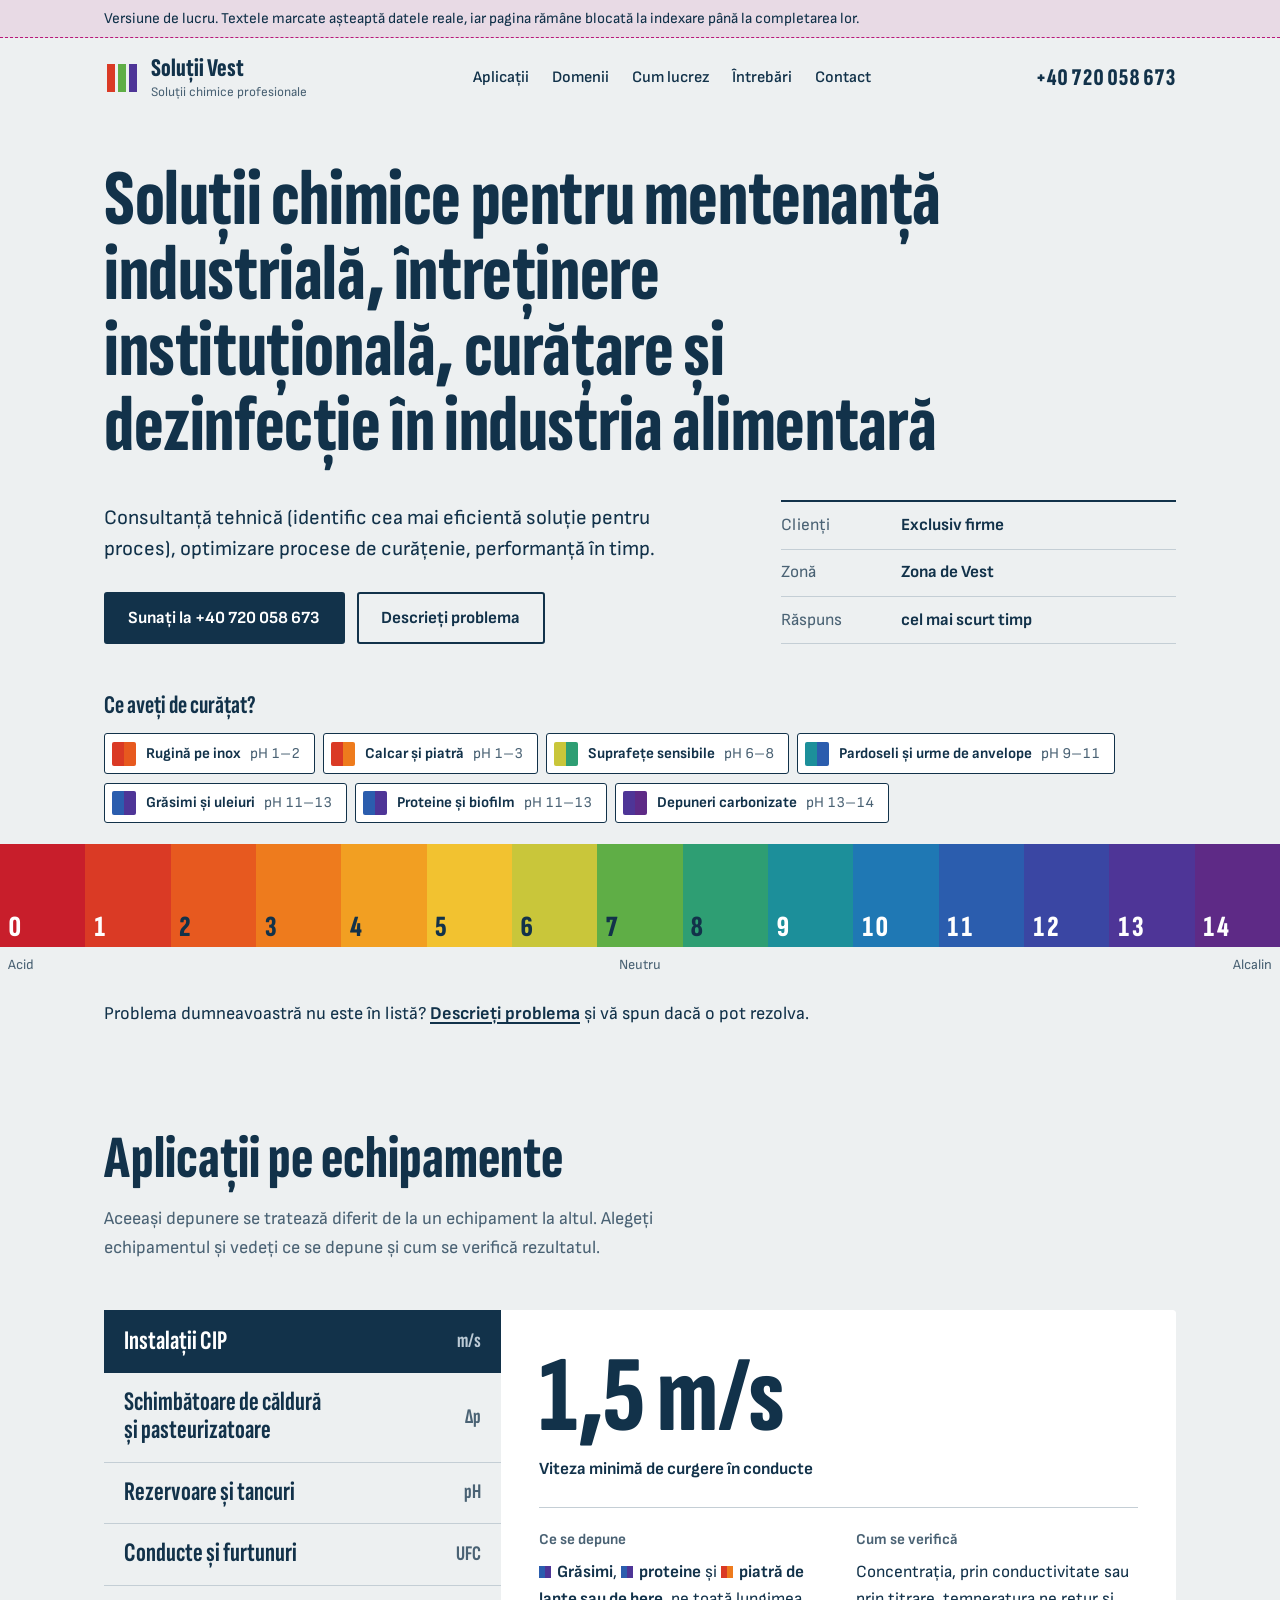
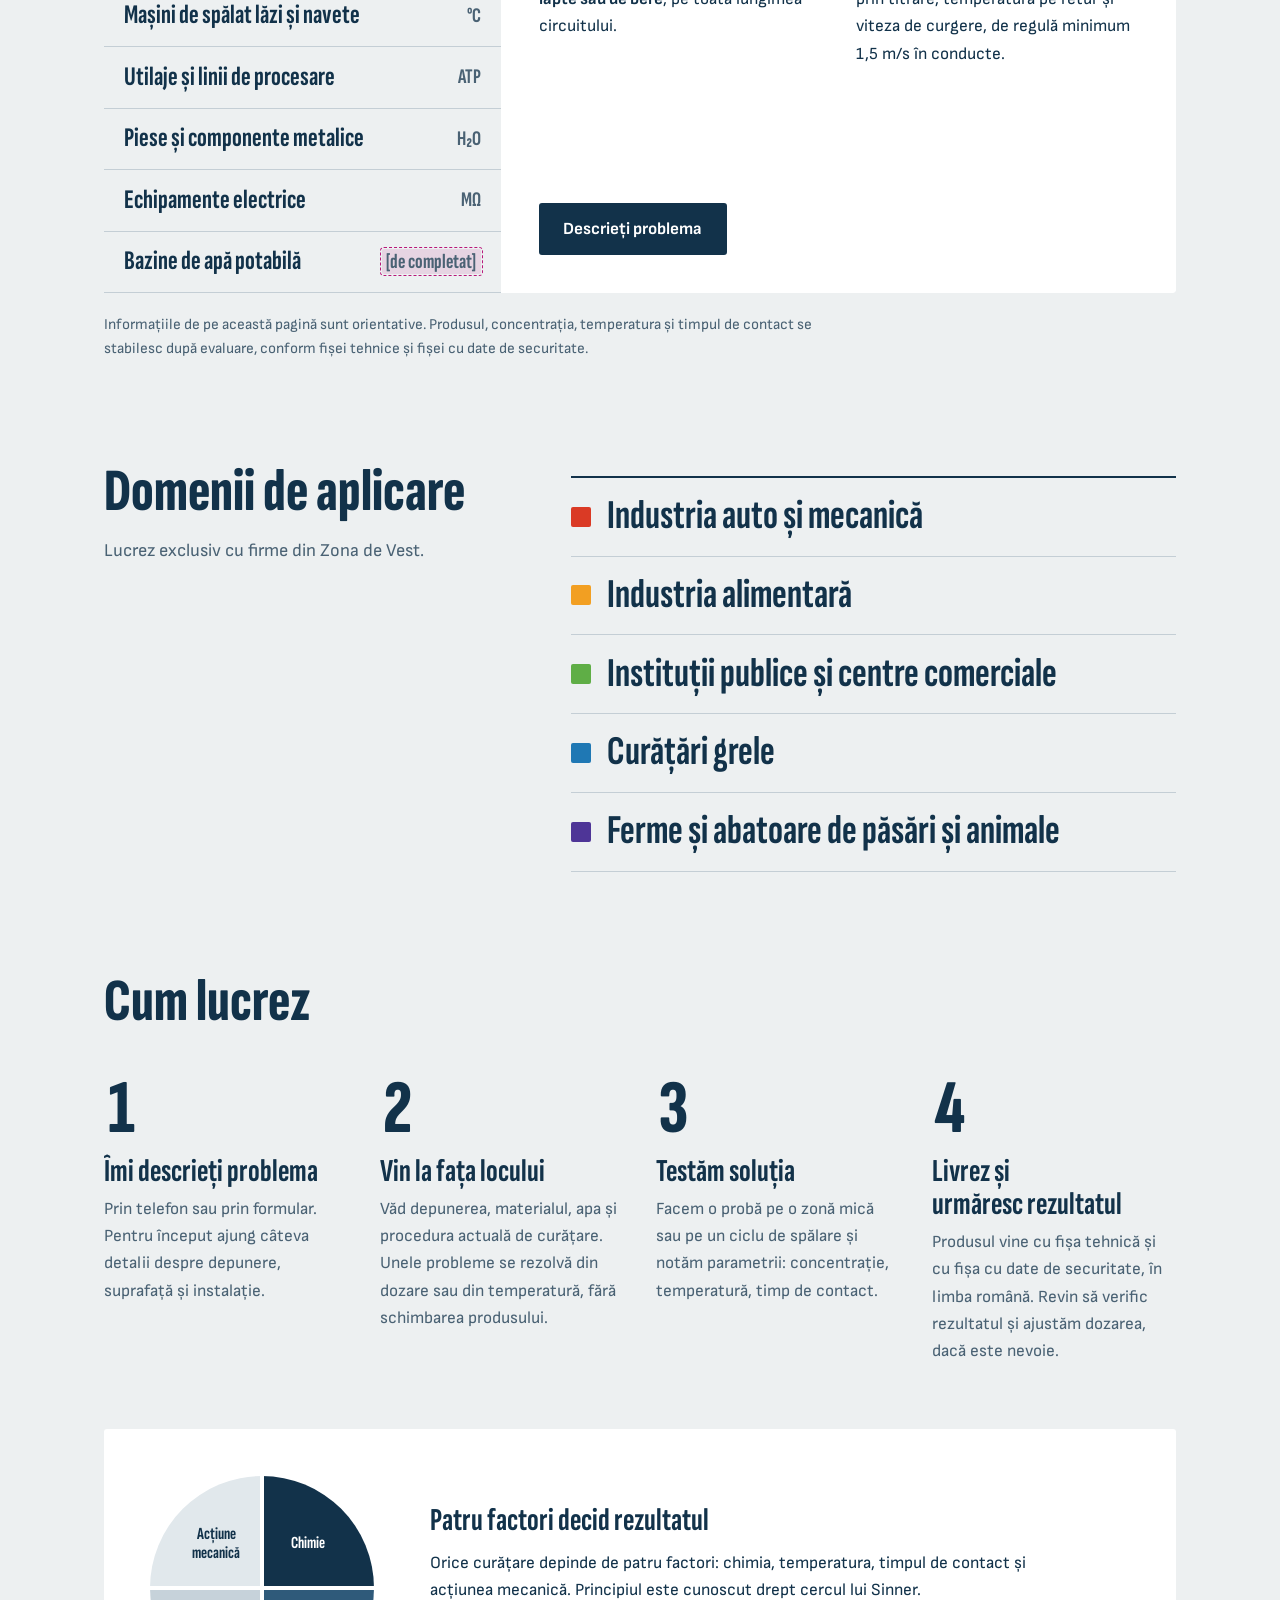
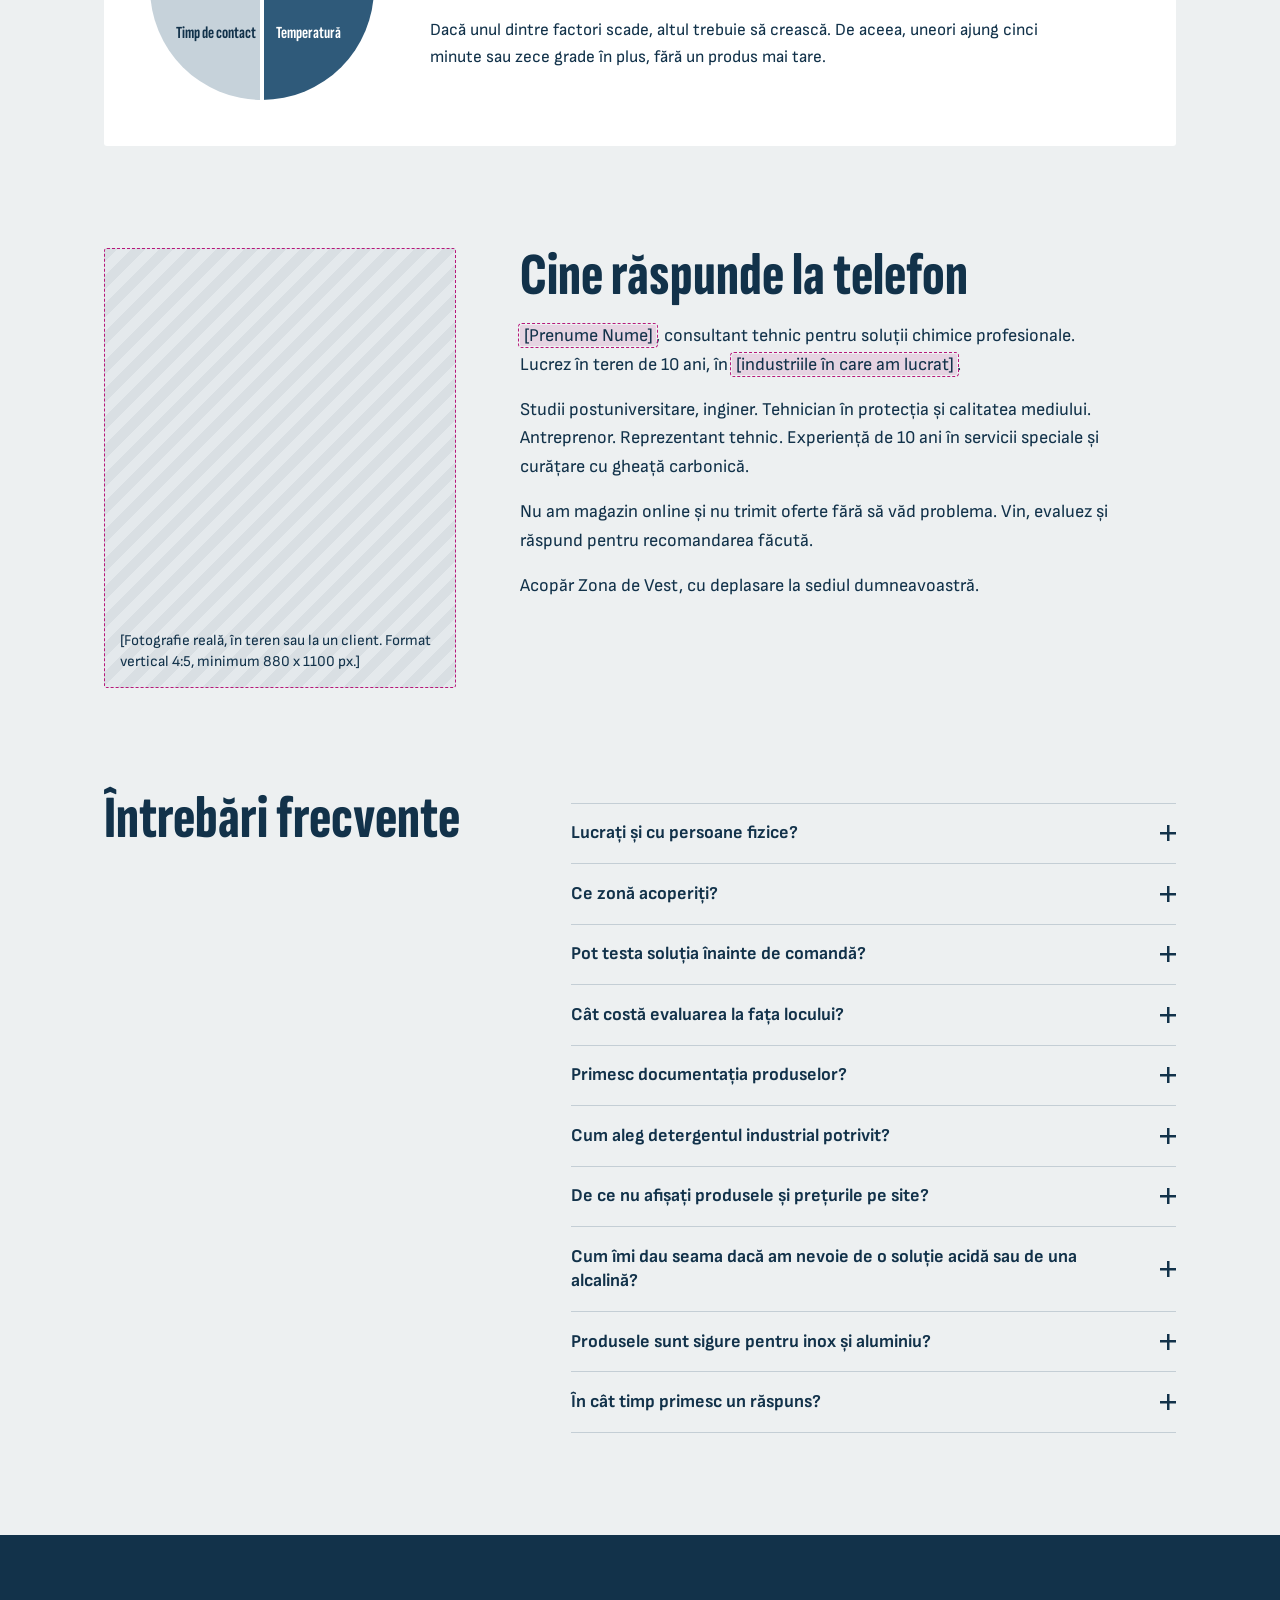
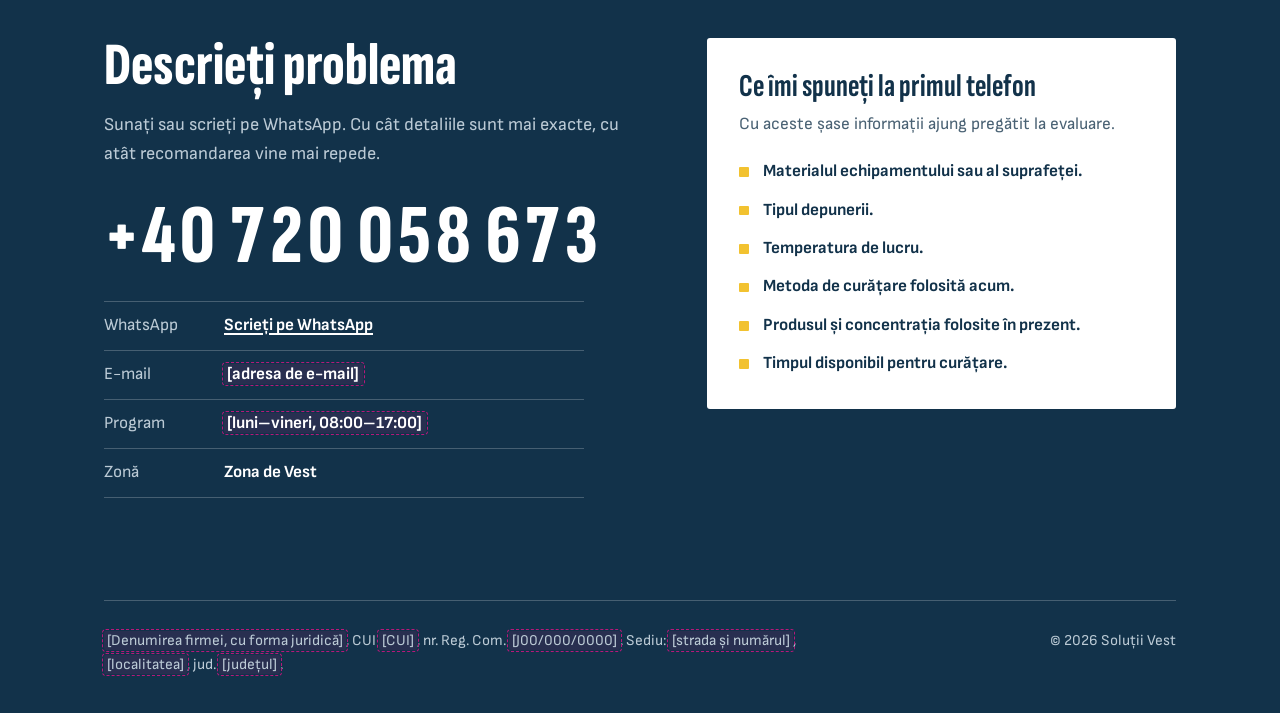
==== site/index.html @ 76a858f7 "feat: scoate formularul de contact, rearanjează Contact și Întrebări frecvente [skip-audit] Contact:" ====
<!DOCTYPE html>
<html lang="ro">
<head>
<meta charset="utf-8">
<meta name="viewport" content="width=device-width, initial-scale=1, viewport-fit=cover">
<title>Soluții chimice pentru industrie și instituții, Zona de Vest</title>
<meta name="description" content="Soluții chimice pentru mentenanță industrială, întreținere instituțională, curățare și dezinfecție în industria alimentară, în Zona de Vest. Doar firme.">
<meta name="robots" content="noindex, nofollow">
<link rel="canonical" href="https://domeniu.ro/">
<link rel="preload" href="fonts/sofia-sans-extra-condensed.c8edf8bd.woff2" as="font" type="font/woff2" crossorigin>
<link rel="preload" href="fonts/sofia-sans.9fef81be.woff2" as="font" type="font/woff2" crossorigin>
<link rel="icon" href="favicon.svg" type="image/svg+xml">
<link rel="apple-touch-icon" href="apple-touch-icon.png">
<meta name="theme-color" content="#12324A">
<meta name="format-detection" content="telephone=no">
<meta property="og:type" content="website">
<meta property="og:locale" content="ro_RO">
<meta property="og:site_name" content="Soluții Vest">
<meta property="og:title" content="Soluții chimice pentru industrie și instituții, Zona de Vest">
<meta property="og:description" content="Soluții chimice pentru mentenanță industrială, întreținere instituțională, curățare și dezinfecție în industria alimentară, în Zona de Vest. Doar firme.">
<meta property="og:url" content="https://domeniu.ro/">
<meta property="og:image" content="https://domeniu.ro/og.png">
<meta property="og:image:width" content="1200">
<meta property="og:image:height" content="630">
<meta name="twitter:card" content="summary_large_image">
<style>@font-face{font-family:"Sofia Sans";font-style:normal;font-weight:400 700;font-display:swap;src:url("fonts/sofia-sans.9fef81be.woff2") format("woff2")}
@font-face{font-family:"Sofia Sans Extra Condensed";font-style:normal;font-weight:500 900;font-display:swap;src:url("fonts/sofia-sans-extra-condensed.c8edf8bd.woff2") format("woff2")}
@font-face{font-family:"Titlu fallback";font-weight:500 900;src:local("Arial Bold"),local("Arial-BoldMT"),local("Roboto Bold"),local("Liberation Sans Bold");size-adjust:64.8%;ascent-override:138.8%;descent-override:46.3%;line-gap-override:0%}
@font-face{font-family:"Text fallback";src:local("Arial"),local("ArialMT"),local("Roboto"),local("Liberation Sans");size-adjust:97.4%;ascent-override:92.4%;descent-override:30.8%;line-gap-override:0%}
:root{--ground: #EDF0F1;--panel: #FFFFFF;--ink: #12324A;--ink-soft: #4A6274;--line: #C4CED5;--off: #D9DFE3;--band: #12324A;--on-band: #FFFFFF;--on-band-soft: #BBCAD5;--alert: #C8202C;--draft: #B8177A;--ph0: #C81E2B;--on0: #FFFFFF;--ph1: #DA3A25;--on1: #FFFFFF;--ph2: #E7591F;--on2: #12324A;--ph3: #EE7B1D;--on3: #12324A;--ph4: #F29F22;--on4: #12324A;--ph5: #F2C230;--on5: #12324A;--ph6: #C9C63A;--on6: #12324A;--ph7: #5FAE46;--on7: #12324A;--ph8: #2E9E73;--on8: #12324A;--ph9: #1C8F9A;--on9: #FFFFFF;--ph10: #1F78B4;--on10: #FFFFFF;--ph11: #2B5DAE;--on11: #FFFFFF;--ph12: #3A46A3;--on12: #FFFFFF;--ph13: #4E3597;--on13: #FFFFFF;--ph14: #5E2A86;--on14: #FFFFFF;--font-display: "Sofia Sans Extra Condensed", "Titlu fallback", "Arial Narrow", Arial, sans-serif;--font-body: "Sofia Sans", "Text fallback", Arial, Helvetica, sans-serif;--gutter: clamp(1.125rem, 4vw, 2.5rem);--radius: 3px;color-scheme: light}*, *::before, *::after{box-sizing: border-box}html{-webkit-text-size-adjust: 100%;scroll-padding-top: 1.5rem}@media (prefers-reduced-motion: no-preference){html{scroll-behavior: smooth}}body{margin: 0;background: var(--ground);color: var(--ink);font: 400 1.0625rem/1.6 var(--font-body);-webkit-font-smoothing: antialiased;overflow-wrap: break-word}h1, h2, h3, p, ul, ol, dl, dd, figure{margin: 0}ul, ol{padding: 0;list-style: none}img, svg{max-width: 100%}a{color: inherit;text-decoration-thickness: 1.5px;text-underline-offset: 0.18em}strong{font-weight: 700}:focus-visible{outline: 3px solid var(--ph10);outline-offset: 3px;border-radius: 2px}.wrap{max-width: 72rem;margin-inline: auto;padding-inline: var(--gutter)}.skip{position: absolute;left: var(--gutter);top: -4rem;z-index: 20;background: var(--ink);color: #fff;padding: 0.6rem 1rem;border-radius: var(--radius)}.skip:focus{top: 0.75rem}h1, h2, h3, .num{font-family: var(--font-display);text-wrap: balance}h1{font-weight: 800;font-size: clamp(2.75rem, 6.2vw, 5.1rem);line-height: 0.95;letter-spacing: -0.005em}h2{font-weight: 800;font-size: clamp(2.3rem, 4.8vw, 3.75rem);line-height: 0.96}h3{font-weight: 700;font-size: clamp(1.6rem, 2.5vw, 2rem);line-height: 1.04}.lead{font-size: clamp(1.125rem, 1.6vw, 1.3125rem);line-height: 1.5;max-width: 40rem}.intro{margin-top: 1rem;max-width: 40rem;color: var(--ink-soft);font-size: 1.125rem}.btn{display: inline-flex;align-items: center;justify-content: center;gap: 0.5rem;min-height: 3.25rem;padding: 0.7rem 1.4rem;font: 700 1.0625rem/1.2 var(--font-body);text-decoration: none;text-align: center;border: 2px solid var(--ink);border-radius: var(--radius);cursor: pointer;background: var(--ink);color: #fff;transition: background-color 0.15s, color 0.15s}.btn:hover{background: #0B2233;border-color: #0B2233}.btn-ghost{background: transparent;color: var(--ink)}.btn-ghost:hover{background: var(--ink);color: #fff}.btn-light{background: #fff;color: var(--ink);border-color: #fff}.btn-light:hover{background: var(--ground);border-color: var(--ground)}.btn[disabled]{opacity: 0.6;cursor: progress}.ph{background: color-mix(in srgb, var(--draft) 13%, transparent);outline: 1.5px dashed var(--draft);outline-offset: 1px;border-radius: 2px;padding-inline: 0.2em}.draft-bar{background: color-mix(in srgb, var(--draft) 10%, var(--ground));border-bottom: 1.5px dashed var(--draft);font-size: 0.9375rem;line-height: 1.4;padding-block: 0.5rem}.top{display: flex;align-items: center;justify-content: space-between;gap: 1rem 2rem;padding-block: 1.1rem}.brand{display: inline-flex;align-items: center;gap: 0.7rem;text-decoration: none;min-width: 0}.brand svg{flex: none;width: 2.25rem;height: 2.25rem}.brand-name{font: 800 1.6rem/1 var(--font-display)}.brand-sub{display: block;font-size: 0.8125rem;line-height: 1.2;color: var(--ink-soft)}.nav{display: none}.nav ul{display: flex;gap: clamp(1rem, 1.8vw, 1.75rem)}.nav a{text-decoration: none;font-weight: 600;font-size: 1rem}.nav a:hover{text-decoration: underline}.top-tel{flex: none;font: 800 1.5rem/1 var(--font-display);text-decoration: none;font-variant-numeric: tabular-nums}.top-tel:hover{text-decoration: underline}@media (min-width: 62rem){.nav{display: block}}.hero{padding-top: clamp(1.5rem, 3.5vw, 3rem)}.hero-row{display: grid;gap: 2rem 4rem;margin-top: clamp(1.5rem, 3vw, 2.25rem);grid-template-columns: minmax(0, 1fr);align-items: end}.cta{display: flex;flex-wrap: wrap;gap: 0.75rem;margin-top: 1.75rem}.facts{display: grid;gap: 0;border-top: 2px solid var(--ink)}.facts div{display: grid;grid-template-columns: 6.5rem minmax(0, 1fr);gap: 1rem;padding-block: 0.6rem;border-bottom: 1px solid var(--line)}.facts dt{color: var(--ink-soft)}.facts dd{font-weight: 700}@media (min-width: 62rem){.hero-row{grid-template-columns: minmax(0, 1.55fr) minmax(0, 1fr)}}.pick{margin-top: clamp(2.25rem, 4vw, 3rem)}.pick-q{font: 700 1.6rem/1.1 var(--font-display);margin-bottom: 0.8rem}.chips{display: flex;flex-wrap: wrap;gap: 0.5rem}.chip{display: inline-flex;align-items: center;gap: 0.6rem;padding: 0.45rem 0.85rem 0.45rem 0.45rem;background: var(--panel);border: 1.5px solid var(--ink);border-radius: var(--radius);text-decoration: none;font-weight: 700;font-size: 0.9375rem;line-height: 1.2;transition: background-color 0.15s, color 0.15s}.chip-sw{flex: none;width: 1.5rem;height: 1.5rem;border-radius: 2px;background: linear-gradient(90deg, var(--a) 50%, var(--b) 50%)}.chip-ph{font-weight: 400;color: var(--ink-soft);font-variant-numeric: tabular-nums;white-space: nowrap}.chip:hover, .chip:focus-visible{background: var(--ink);color: #fff}.chip:hover .chip-ph, .chip:focus-visible .chip-ph{color: var(--on-band-soft)}.scale{display: grid;grid-template-columns: repeat(15, minmax(0, 1fr));margin-top: 1.25rem}.cell{display: flex;align-items: flex-end;min-width: 0;height: clamp(3.25rem, 8vw, 6.5rem);padding: 0.25rem clamp(0.2rem, 0.6vw, 0.6rem);background: var(--c);color: var(--on);font: 800 clamp(0.95rem, 2.3vw, 2rem)/1 var(--font-display);font-variant-numeric: tabular-nums;transition: background-color 0.2s, color 0.2s}.scale-key{display: grid;grid-template-columns: repeat(3, minmax(0, 1fr));padding: 0.45rem clamp(0.2rem, 0.6vw, 0.6rem) 0;font-size: 0.875rem;color: var(--ink-soft)}.scale-key span:nth-child(2){text-align: center}.scale-key span:nth-child(3){text-align: right}@media (prefers-reduced-motion: no-preference){.cell{animation: develop 0.45s ease-out backwards;animation-delay: calc(var(--i) * 45ms + 150ms)}}@keyframes develop{from{background: var(--off);color: transparent}}.hero:has(#c-rugina:is(:hover,:focus-visible)) .cell:not(:nth-child(n+2):nth-child(-n+3)){background:var(--off);color:var(--ink-soft)}.hero:has(#c-calcar:is(:hover,:focus-visible)) .cell:not(:nth-child(n+2):nth-child(-n+4)){background:var(--off);color:var(--ink-soft)}.hero:has(#c-suprafete-sensibile:is(:hover,:focus-visible)) .cell:not(:nth-child(n+7):nth-child(-n+9)){background:var(--off);color:var(--ink-soft)}.hero:has(#c-pardoseli:is(:hover,:focus-visible)) .cell:not(:nth-child(n+10):nth-child(-n+12)){background:var(--off);color:var(--ink-soft)}.hero:has(#c-grasimi:is(:hover,:focus-visible)) .cell:not(:nth-child(n+12):nth-child(-n+14)){background:var(--off);color:var(--ink-soft)}.hero:has(#c-proteine-biofilm:is(:hover,:focus-visible)) .cell:not(:nth-child(n+12):nth-child(-n+14)){background:var(--off);color:var(--ink-soft)}.hero:has(#c-carbonizate:is(:hover,:focus-visible)) .cell:not(:nth-child(n+14):nth-child(-n+15)){background:var(--off);color:var(--ink-soft)}.sec{padding-block: clamp(3.5rem, 8vw, 6.5rem)}.sec-tight{padding-top: 0}.probs{--rail-gap: clamp(1.75rem, 4vw, 3rem);position: relative;margin-top: clamp(2rem, 4vw, 3rem);padding-left: var(--rail-gap)}.probs::before{content: "";position: absolute;left: 0;top: 0;bottom: 0;width: 8px;background: linear-gradient(to bottom, var(--ph1) 0%, var(--ph3) 20%, var(--ph7) 36%, var(--ph10) 52%, var(--ph12) 76%, var(--ph14) 100%)}.prob{position: relative;display: grid;gap: 1.1rem 2.5rem;grid-template-columns: minmax(0, 1fr);padding-block: clamp(1.75rem, 3vw, 2.5rem);border-top: 1px solid var(--line);scroll-margin-top: 1rem}.prob:first-child{border-top: 0;padding-top: 0}.prob:last-child{padding-bottom: 0}.prob::before{content: "";position: absolute;left: calc(-1 * var(--rail-gap) - 6px);top: clamp(1.75rem, 3vw, 2.5rem);width: 20px;height: 20px;border-radius: 2px;background: var(--zone);border: 3px solid var(--ground)}.prob:first-child::before{top: 0;border-top-width: 0;height: 17px}.prob-meta{display: flex;flex-wrap: wrap;align-items: baseline;gap: 0.35rem 1rem}.prob-ph{font: 800 2.5rem/0.95 var(--font-display);font-variant-numeric: tabular-nums;white-space: nowrap}.prob-kind{font-weight: 700;font-size: 0.9375rem;line-height: 1.3}.mini{display: grid;grid-template-columns: repeat(15, minmax(0, 1fr));gap: 2px;width: 100%;max-width: 10rem;flex-basis: 100%;margin-top: 0.4rem}.mini span{height: 10px;border-radius: 1px;background: var(--off)}.mini .on{background: var(--c)}.prob-body{min-width: 0}.prob-body p{margin-top: 0.7rem;max-width: 38rem}.prob:target h3, .app:target h3{background: linear-gradient(to top, color-mix(in srgb, var(--zone) 32%, transparent) 0.42em, transparent 0.42em);display: inline}.warn{align-self: start;min-width: 0;background: var(--panel);border-radius: var(--radius);padding: 1.1rem 1.25rem 1.2rem}.warn-h{display: flex;align-items: center;gap: 0.55rem;font-weight: 700;font-size: 1rem;line-height: 1.2}.warn-h svg{flex: none;width: 1.5rem;height: 1.5rem}.warn p{margin-top: 0.55rem;font-size: 1rem;line-height: 1.5}@media (min-width: 66rem){.prob{grid-template-columns: 10rem minmax(0, 1fr) minmax(0, 19rem)}.prob-meta{flex-direction: column;flex-wrap: nowrap;align-items: flex-start;align-self: start;gap: 0.35rem}.mini{flex-basis: auto;margin-top: 0.6rem}}.rule{display: grid;gap: 0.75rem 1.25rem;grid-template-columns: minmax(0, 1fr);margin-top: clamp(2rem, 4vw, 3rem);padding: 1.25rem 1.4rem;background: var(--panel);border-radius: var(--radius);border-left: 0}.rule p{max-width: 46rem}.rule .rule-main{display: flex;gap: 0.75rem;align-items: flex-start;font-weight: 700;font-size: 1.125rem;line-height: 1.4}.rule .rule-main svg{flex: none;width: 1.75rem;height: 1.75rem;margin-top: 0.05rem}.rule .rule-note{color: var(--ink-soft);font-size: 0.9375rem}.after{margin-top: 1.75rem;font-size: 1.125rem}.hero .after{margin-top: 1.5rem}.apps-note{margin-top: 1.25rem;max-width: 46rem;font-size: 0.9375rem;color: var(--ink-soft)}.after a{font-weight: 700}.apps{margin-top: clamp(2rem, 4vw, 3rem);border-top: 2px solid var(--ink)}.app{--zone: var(--ph5);border-bottom: 1px solid var(--line);scroll-margin-top: 1rem}.app summary{display: flex;align-items: center;gap: 1rem;padding-block: 1rem;cursor: pointer;list-style: none}.app summary::-webkit-details-marker{display: none}.app summary h3{flex: 1 1 auto;min-width: 0;font-size: clamp(1.45rem, 2.1vw, 1.7rem)}.app-unit{flex: none;font: 700 1.3rem/1 var(--font-display);color: var(--ink-soft)}.app summary::after{content: "";flex: none;width: 0.9rem;height: 0.9rem;background: linear-gradient(var(--ink), var(--ink)) center / 100% 2.5px no-repeat, linear-gradient(var(--ink), var(--ink)) center / 2.5px 100% no-repeat;transition: transform 0.2s}.app[open] summary::after{transform: rotate(45deg)}.app-panel{padding-bottom: 1.75rem}.app-token{font: 800 clamp(3.75rem, 10vw, 6.75rem)/0.9 var(--font-display);letter-spacing: -0.01em}.app-note{margin-top: 0.6rem;font-weight: 700;max-width: 26rem}.app-cols{display: grid;gap: 1.25rem 2.25rem;grid-template-columns: minmax(0, 1fr);margin-top: 1.5rem;padding-top: 1.25rem;border-top: 1px solid var(--line)}.app-cols > div{min-width: 0}.app-cols p{max-width: 34rem}.app-label{font-weight: 700;font-size: 0.9375rem;color: var(--ink-soft)}.app-label + p{margin-top: 0.45rem}.dep{font-weight: 700;padding-left: 1.05em;background: linear-gradient(90deg, var(--a) 50%, var(--b) 50%) 0 52% / 0.72em 0.72em no-repeat}.app-panel .btn{margin-top: 1.5rem}@media (prefers-reduced-motion: no-preference){.app[open] .app-panel{animation: app-in 0.3s ease-out}}@keyframes app-in{from{opacity: 0;transform: translateY(0.6rem)}}@media (prefers-reduced-motion: reduce){.app summary::after{transition: none}}@media (min-width: 62rem){.apps{position: relative;min-height: 36rem;border-top: 0}.apps::after{content: "Alegeți un echipament din listă.";position: absolute;top: 0;right: 0;bottom: 0;width: 63%;display: grid;place-items: center;background: var(--off);color: var(--ink-soft);border-radius: 0 var(--radius) var(--radius) 0}.app{width: 37%;border-bottom: 0}.app summary{padding: 1.02rem 1.25rem;border-bottom: 1px solid var(--line);transition: background-color 0.15s, color 0.15s}.app:first-child summary{border-top: 1px solid var(--line)}.app summary::after{display: none}.app:not([open]) summary:hover{background: var(--off)}.app[open] summary{background: var(--ink);border-color: var(--ink);color: #fff;cursor: default}.app[open] .app-unit{color: var(--on-band-soft)}.app-panel{position: absolute;z-index: 1;top: 0;right: 0;bottom: 0;width: 63%;display: flex;flex-direction: column;padding: clamp(1.75rem, 3vw, 2.75rem);background: var(--panel);border-radius: 0 var(--radius) var(--radius) 0}.app-cols{grid-template-columns: repeat(auto-fit, minmax(11rem, 1fr))}.app-panel .btn{margin-top: auto;align-self: flex-start}}.dom{display: grid;gap: 1.5rem 4rem;grid-template-columns: minmax(0, 1fr)}.dom-list{margin-top: 0.5rem;border-top: 2px solid var(--ink)}.dom-list li{display: grid;grid-template-columns: 1.25rem minmax(0, 1fr);column-gap: 1rem;align-items: center;padding-block: 0.9rem;border-bottom: 1px solid var(--line)}.dom-list h3{font-size: clamp(1.75rem, 3.2vw, 2.6rem);line-height: 1}.dom-sw{width: 1.25rem;height: 1.25rem;border-radius: 2px;background: var(--c)}@media (min-width: 62rem){.dom{grid-template-columns: minmax(0, 1fr) minmax(0, 1.5fr);align-items: start}.dom-head{position: sticky;top: 5rem}.dom-list{margin-top: 0.75rem}.dom-list li{padding-block: 1.15rem}}.steps{display: grid;gap: 1.75rem 2rem;grid-template-columns: minmax(0, 1fr);margin-top: clamp(2rem, 4vw, 3rem);counter-reset: pas}.steps li{min-width: 0;counter-increment: pas;display: grid;grid-template-columns: 2.75rem minmax(0, 1fr);column-gap: 1rem;align-items: start}.steps li::before{content: counter(pas);grid-row: 1 / span 2;font: 800 4rem/0.8 var(--font-display);font-variant-numeric: tabular-nums}.steps p{margin-top: 0.5rem;color: var(--ink-soft);max-width: 38rem}@media (min-width: 60rem){.steps{grid-template-columns: repeat(4, minmax(0, 1fr));gap: 2rem}.steps li{display: block}.steps li::before{display: block;font-size: 4.75rem;margin-bottom: 0.9rem}}.sinner{display: grid;gap: 1.75rem 3rem;grid-template-columns: minmax(0, 1fr);align-items: center;margin-top: clamp(2.5rem, 5vw, 4rem);padding: clamp(1.5rem, 3vw, 2.5rem);background: var(--panel);border-radius: var(--radius)}.sinner svg{display: block;width: 100%;max-width: 15rem;height: auto}.sinner p{margin-top: 0.8rem;max-width: 38rem}.sinner text{font-family: var(--font-display);font-weight: 700;font-size: 17px}@media (min-width: 48rem){.sinner{grid-template-columns: 15rem minmax(0, 1fr)}}.cases{display: grid;gap: 1.25rem;grid-template-columns: repeat(auto-fit, minmax(min(100%, 17rem), 1fr));margin-top: clamp(2rem, 4vw, 3rem)}.case{min-width: 0;background: var(--panel);border-radius: var(--radius);padding: 1.4rem 1.5rem 1.6rem}.case dl{display: grid;gap: 1rem}.case dt{font-weight: 700;font-size: 0.9375rem}.case dd{margin-top: 0.2rem}.case dd.result{font: 700 1.5rem/1.15 var(--font-display)}.about{display: grid;gap: 2rem 4rem;grid-template-columns: minmax(0, 1fr);align-items: start}.about-text p{margin-top: 1rem;max-width: 38rem;font-size: 1.125rem}.photo{aspect-ratio: 4 / 5;width: 100%;max-width: 22rem;border-radius: var(--radius);display: flex;align-items: flex-end;padding: 1rem;font-size: 0.9375rem;line-height: 1.4;color: var(--ink);background: repeating-linear-gradient(135deg, var(--off) 0 10px, #E4E9EC 10px 20px);outline: 1.5px dashed var(--draft);outline-offset: -1.5px}.photo-img{display: block;width: 100%;max-width: 22rem;height: auto;aspect-ratio: 4 / 5;object-fit: cover;border-radius: var(--radius)}@media (min-width: 52rem){.about{grid-template-columns: minmax(0, 22rem) minmax(0, 1fr)}}.faq{margin-top: clamp(1.5rem, 3vw, 2.5rem);border-bottom: 1px solid var(--line)}@media (min-width: 62rem){.dom > .faq{margin-top: 0.75rem}}.faq details{border-top: 1px solid var(--line)}.faq summary{display: flex;justify-content: space-between;align-items: center;gap: 1.5rem;padding-block: 1.1rem;cursor: pointer;font-weight: 700;font-size: 1.125rem;line-height: 1.35;list-style: none}.faq summary::-webkit-details-marker{display: none}.faq summary::after{content: "";flex: none;width: 1rem;height: 1rem;background: linear-gradient(var(--ink), var(--ink)) center / 100% 2.5px no-repeat, linear-gradient(var(--ink), var(--ink)) center / 2.5px 100% no-repeat;transition: transform 0.2s}.faq details[open] summary::after{transform: rotate(45deg)}.faq details p{padding-bottom: 1.25rem;max-width: 42rem}@media (prefers-reduced-motion: reduce){.faq summary::after{transition: none}}.band{background: var(--band);color: var(--on-band)}.band .intro{color: var(--on-band-soft)}.contact{display: grid;gap: 2.5rem 4rem;grid-template-columns: minmax(0, 1fr);align-items: start}.tel-xl{display: inline-block;margin-top: 1.75rem;font: 800 clamp(3rem, 7.5vw, 5.25rem)/0.95 var(--font-display);text-decoration: none;font-variant-numeric: tabular-nums}.tel-xl:hover{text-decoration: underline;text-decoration-thickness: 3px}.ways{display: grid;margin-top: 1.5rem;border-top: 1px solid rgb(255 255 255 / 0.22);max-width: 30rem}.ways div{display: grid;grid-template-columns: 6.5rem minmax(0, 1fr);gap: 1rem;padding-block: 0.65rem;border-bottom: 1px solid rgb(255 255 255 / 0.22)}.ways dt{color: var(--on-band-soft)}.ways dd{font-weight: 700}.need{background: var(--panel);color: var(--ink);border-radius: var(--radius);padding: clamp(1.25rem, 3vw, 2rem)}.need p{margin-top: 0.5rem;color: var(--ink-soft)}.need ul{display: grid;gap: 0.7rem;margin-top: 1.25rem;font-size: 1.0625rem;font-weight: 700}.need li{position: relative;padding-left: 1.5rem}.need li::before{content: "";position: absolute;left: 0;top: 0.55em;width: 0.6rem;height: 0.6rem;border-radius: 1px;background: var(--ph5)}@media (min-width: 62rem){.contact{grid-template-columns: minmax(0, 1.15fr) minmax(0, 1fr)}}.foot{padding-bottom: 2.25rem;font-size: 0.9375rem;color: var(--on-band-soft)}.foot-in{display: flex;flex-wrap: wrap;justify-content: space-between;gap: 1rem 3rem;padding-top: 1.75rem;border-top: 1px solid rgb(255 255 255 / 0.22)}.foot p{max-width: 44rem}.foot a{color: #fff}.dock{display: none}@media (max-width: 43.99rem){.dock{position: fixed;left: 0;right: 0;bottom: 0;z-index: 10;display: grid;grid-template-columns: repeat(2, minmax(0, 1fr));gap: 0.5rem;padding: 0.5rem 0.75rem calc(0.5rem + env(safe-area-inset-bottom, 0px));background: var(--panel);border-top: 1px solid var(--line)}.dock .btn{min-height: 2.9rem;padding-inline: 0.5rem;font-size: 1rem}.foot{padding-bottom: 6rem}.top-tel{font-size: 1.35rem}.brand-sub{display: none}}@media (max-width: 29.99rem){body{font-size: 1rem}.chip-ph{display: none}.chip{padding-right: 0.7rem;font-size: 0.875rem}.cta .btn{flex: 1 1 100%}}@media print{.dock, .draft-bar, .nav, .skip{display: none}body{background: #fff}}</style>
<script type="application/ld+json">{"@context":"https://schema.org","@graph":[{"@type":"ProfessionalService","@id":"https://domeniu.ro/#firma","name":"Soluții Vest","legalName":"[Denumirea firmei, cu forma juridică]","description":"Soluții chimice pentru mentenanță industrială, întreținere instituțională, curățare și dezinfecție în industria alimentară, în Zona de Vest. Doar firme.","url":"https://domeniu.ro/","image":"https://domeniu.ro/og.png","telephone":"+40720058673","email":"[adresa de e-mail]","address":{"@type":"PostalAddress","streetAddress":"[strada și numărul]","addressLocality":"[localitatea]","addressRegion":"[județul]","postalCode":"[codul poștal]","addressCountry":"RO"},"areaServed":{"@type":"AdministrativeArea","name":"Zona de Vest"},"knowsAbout":["curățarea schimbătoarelor de căldură","pasivarea inoxului","degresarea pieselor metalice","detergenți profesionali","curățare industrială","detartrare","degresare industrială","igienizare în industria alimentară","instalații de spălare CIP","întreținerea pardoselilor industriale","curățarea bazinelor de apă potabilă"]},{"@type":"WebSite","@id":"https://domeniu.ro/#site","url":"https://domeniu.ro/","name":"Soluții Vest","inLanguage":"ro-RO","publisher":{"@id":"https://domeniu.ro/#firma"}},{"@type":"WebPage","@id":"https://domeniu.ro/#pagina","url":"https://domeniu.ro/","name":"Soluții chimice pentru industrie și instituții, Zona de Vest","description":"Soluții chimice pentru mentenanță industrială, întreținere instituțională, curățare și dezinfecție în industria alimentară, în Zona de Vest. Doar firme.","inLanguage":"ro-RO","isPartOf":{"@id":"https://domeniu.ro/#site"},"about":{"@id":"https://domeniu.ro/#firma"}},{"@type":"FAQPage","@id":"https://domeniu.ro/#intrebari","mainEntity":[{"@type":"Question","name":"Lucrați și cu persoane fizice?","acceptedAnswer":{"@type":"Answer","text":"Nu. Lucrez exclusiv cu firme și instituții, în domeniile de aplicare de mai sus: industria auto și mecanică, industria alimentară, instituții publice și centre comerciale, curățări grele, ferme și abatoare."}},{"@type":"Question","name":"Ce zonă acoperiți?","acceptedAnswer":{"@type":"Answer","text":"Acopăr Zona de Vest, inclusiv [localitățile deservite]. Pentru proiecte mai mari discutăm și în afara zonei."}},{"@type":"Question","name":"Pot testa soluția înainte de comandă?","acceptedAnswer":{"@type":"Answer","text":"Da. Recomandarea se verifică printr-o probă la fața locului, pe o zonă mică sau pe un ciclu de spălare, înainte de orice comandă."}},{"@type":"Question","name":"Cât costă evaluarea la fața locului?","acceptedAnswer":{"@type":"Answer","text":"[Evaluarea este gratuită sau are un tarif: de completat.]"}},{"@type":"Question","name":"Primesc documentația produselor?","acceptedAnswer":{"@type":"Answer","text":"Da. Fiecare produs se livrează cu fișa tehnică și cu fișa cu date de securitate, în limba română."}},{"@type":"Question","name":"Cum aleg detergentul industrial potrivit?","acceptedAnswer":{"@type":"Answer","text":"După patru lucruri: tipul depunerii, materialul suprafeței, metoda de curățare și apa folosită. Abia apoi contează produsul. Un detergent bun, folosit la concentrația sau la temperatura greșită, dă același rezultat ca unul slab."}},{"@type":"Question","name":"De ce nu afișați produsele și prețurile pe site?","acceptedAnswer":{"@type":"Answer","text":"Pentru că alegerea depinde de depunere, de material și de instalație. Același produs poate rezolva o problemă într-un loc și poate strica o suprafață în altul. Întâi evaluez, apoi recomand."}},{"@type":"Question","name":"Cum îmi dau seama dacă am nevoie de o soluție acidă sau de una alcalină?","acceptedAnswer":{"@type":"Answer","text":"Ca regulă generală, depunerile minerale (calcar, rugină) cer soluții acide, iar murdăria organică (grăsimi, proteine) cere soluții alcaline. În practică apar des depuneri mixte, de aceea este nevoie de evaluare."}},{"@type":"Question","name":"Produsele sunt sigure pentru inox și aluminiu?","acceptedAnswer":{"@type":"Answer","text":"Depinde de produs. Inoxul nu tolerează contactul prelungit cu clorurile, iar aluminiul este atacat atât de soluțiile puternic alcaline, cât și de cele puternic acide. Verific compatibilitatea înainte de orice recomandare."}},{"@type":"Question","name":"În cât timp primesc un răspuns?","acceptedAnswer":{"@type":"Answer","text":"Răspund la solicitări în cel mai scurt timp. Pentru urgențe, sunați direct."}}]}]}</script>
</head>
<body>
<a class="skip" href="#continut">Salt la conținut</a>
<div class="draft-bar"><div class="wrap">Versiune de lucru. Textele marcate așteaptă datele reale, iar pagina rămâne blocată la indexare până la completarea lor.</div></div>
<header class="wrap top">
  <a class="brand" href="#sus"><svg viewBox="0 0 36 36" aria-hidden="true" focusable="false"><rect x="3" y="4" width="8" height="28" fill="#DA3A25"/><rect x="14" y="4" width="8" height="28" fill="#5FAE46"/><rect x="25" y="4" width="8" height="28" fill="#4E3597"/></svg><span><span class="brand-name">Soluții Vest</span><span class="brand-sub">Soluții chimice profesionale</span></span></a>
  <nav class="nav" aria-label="Secțiunile paginii">
    <ul>
      <li><a href="#aplicatii">Aplicații</a></li>
      <li><a href="#facilitati">Domenii</a></li>
      <li><a href="#cum-lucrez">Cum lucrez</a></li>
      <li><a href="#intrebari">Întrebări</a></li>
      <li><a href="#contact">Contact</a></li>
    </ul>
  </nav>
  <a class="top-tel" href="tel:+40720058673">+40 720 058 673</a>
</header>
<main id="continut">
<section class="hero" id="sus">
  <div class="wrap">
    <h1>Soluții chimice pentru mentenanță industrială, întreținere instituțională, curățare și dezinfecție în industria alimentară</h1>
    <div class="hero-row">
      <div>
        <p class="lead">Consultanță tehnică (identific cea mai eficientă soluție pentru proces), optimizare procese de curățenie, performanță în timp.</p>
        <div class="cta">
          <a class="btn" href="tel:+40720058673">Sunați la +40 720 058 673</a>
          <a class="btn btn-ghost" href="#contact">Descrieți problema</a>
        </div>
      </div>
      <dl class="facts">
        <div><dt>Clienți</dt><dd>Exclusiv firme</dd></div>
        <div><dt>Zonă</dt><dd>Zona de Vest</dd></div>
        <div><dt>Răspuns</dt><dd>cel mai scurt timp</dd></div>
      </dl>
    </div>
    <nav class="pick" aria-labelledby="alege">
      <p class="pick-q" id="alege">Ce aveți de curățat?</p>
      <ul class="chips">
      <li><a class="chip" id="c-rugina" href="#contact" style="--a:var(--ph1);--b:var(--ph2)"><span class="chip-sw"></span>Rugină pe inox <span class="chip-ph">pH 1–2</span></a></li>
      <li><a class="chip" id="c-calcar" href="#contact" style="--a:var(--ph1);--b:var(--ph3)"><span class="chip-sw"></span>Calcar și piatră <span class="chip-ph">pH 1–3</span></a></li>
      <li><a class="chip" id="c-suprafete-sensibile" href="#contact" style="--a:var(--ph6);--b:var(--ph8)"><span class="chip-sw"></span>Suprafețe sensibile <span class="chip-ph">pH 6–8</span></a></li>
      <li><a class="chip" id="c-pardoseli" href="#contact" style="--a:var(--ph9);--b:var(--ph11)"><span class="chip-sw"></span>Pardoseli și urme de anvelope <span class="chip-ph">pH 9–11</span></a></li>
      <li><a class="chip" id="c-grasimi" href="#contact" style="--a:var(--ph11);--b:var(--ph13)"><span class="chip-sw"></span>Grăsimi și uleiuri <span class="chip-ph">pH 11–13</span></a></li>
      <li><a class="chip" id="c-proteine-biofilm" href="#contact" style="--a:var(--ph11);--b:var(--ph13)"><span class="chip-sw"></span>Proteine și biofilm <span class="chip-ph">pH 11–13</span></a></li>
      <li><a class="chip" id="c-carbonizate" href="#contact" style="--a:var(--ph13);--b:var(--ph14)"><span class="chip-sw"></span>Depuneri carbonizate <span class="chip-ph">pH 13–14</span></a></li>
      </ul>
    </nav>
  </div>
  <div class="scale" role="img" aria-label="Scala de pH, de la 0 (acid) la 14 (alcalin)"><span class="cell" style="--c:var(--ph0);--on:var(--on0);--i:0">0</span><span class="cell" style="--c:var(--ph1);--on:var(--on1);--i:1">1</span><span class="cell" style="--c:var(--ph2);--on:var(--on2);--i:2">2</span><span class="cell" style="--c:var(--ph3);--on:var(--on3);--i:3">3</span><span class="cell" style="--c:var(--ph4);--on:var(--on4);--i:4">4</span><span class="cell" style="--c:var(--ph5);--on:var(--on5);--i:5">5</span><span class="cell" style="--c:var(--ph6);--on:var(--on6);--i:6">6</span><span class="cell" style="--c:var(--ph7);--on:var(--on7);--i:7">7</span><span class="cell" style="--c:var(--ph8);--on:var(--on8);--i:8">8</span><span class="cell" style="--c:var(--ph9);--on:var(--on9);--i:9">9</span><span class="cell" style="--c:var(--ph10);--on:var(--on10);--i:10">10</span><span class="cell" style="--c:var(--ph11);--on:var(--on11);--i:11">11</span><span class="cell" style="--c:var(--ph12);--on:var(--on12);--i:12">12</span><span class="cell" style="--c:var(--ph13);--on:var(--on13);--i:13">13</span><span class="cell" style="--c:var(--ph14);--on:var(--on14);--i:14">14</span></div>
  <div class="scale-key" aria-hidden="true"><span>Acid</span><span>Neutru</span><span>Alcalin</span></div>
  <div class="wrap"><p class="after">Problema dumneavoastră nu este în listă? <a href="#contact">Descrieți problema</a> și vă spun dacă o pot rezolva.</p></div>
</section>

<section class="sec" id="aplicatii">
  <div class="wrap">
    <h2>Aplicații pe echipamente</h2>
    <p class="intro">Aceeași depunere se tratează diferit de la un echipament la altul. Alegeți echipamentul și vedeți ce se depune și cum se verifică rezultatul.</p>
    <div class="apps">
      <details class="app" id="instalatii-cip" name="aplicatie" open>
        <summary><h3>Instalații CIP</h3><span class="app-unit" aria-hidden="true">m/s</span></summary>
        <div class="app-panel">
          <p class="app-token">1,5 m/s</p>
          <p class="app-note">Viteza minimă de curgere în conducte</p>
          <div class="app-cols">
            <div><p class="app-label">Ce se depune</p><p><span class="dep" style="--a:var(--ph11);--b:var(--ph13)">Grăsimi</span>, <span class="dep" style="--a:var(--ph11);--b:var(--ph13)">proteine</span> și <span class="dep" style="--a:var(--ph1);--b:var(--ph3)">piatră de lapte sau de bere</span>, pe toată lungimea circuitului.</p></div>
            <div><p class="app-label">Cum se verifică</p><p>Concentrația, prin conductivitate sau prin titrare, temperatura pe retur și viteza de curgere, de regulă minimum 1,5 m/s în conducte.</p></div>
          </div>
          <a class="btn" href="#contact">Descrieți problema</a>
        </div>
      </details>
      <details class="app" id="schimbatoare-de-caldura" name="aplicatie">
        <summary><h3>Schimbătoare de căldură și pasteurizatoare</h3><span class="app-unit" aria-hidden="true">Δp</span></summary>
        <div class="app-panel">
          <p class="app-token">Δp</p>
          <p class="app-note">Căderea de presiune pe schimbător</p>
          <div class="app-cols">
            <div><p class="app-label">Ce se depune</p><p>Depuneri arse de <span class="dep" style="--a:var(--ph11);--b:var(--ph13)">proteine</span> și de <span class="dep" style="--a:var(--ph1);--b:var(--ph3)">minerale</span>, care izolează termic plăcile sau țevile.</p></div>
            <div><p class="app-label">Cum se verifică</p><p>Căderea de presiune și temperatura de ieșire revin la valorile unui schimbător curat.</p></div>
          </div>
          <a class="btn" href="#contact">Descrieți problema</a>
        </div>
      </details>
      <details class="app" id="rezervoare" name="aplicatie">
        <summary><h3>Rezervoare și tancuri</h3><span class="app-unit" aria-hidden="true">pH</span></summary>
        <div class="app-panel">
          <p class="app-token">pH</p>
          <p class="app-note">pH-ul apei de clătire, egal cu cel al apei de rețea</p>
          <div class="app-cols">
            <div><p class="app-label">Ce se depune</p><p>Peliculă de <span class="dep" style="--a:var(--ph11);--b:var(--ph13)">grăsimi</span> și de <span class="dep" style="--a:var(--ph11);--b:var(--ph13)">proteine</span>, plus inelul de depunere de la nivelul lichidului.</p></div>
            <div><p class="app-label">Cum se verifică</p><p>Inspecție vizuală cu lanterna, teste rapide ATP și pH-ul apei de clătire, care trebuie să revină la cel al apei de rețea.</p></div>
          </div>
          <a class="btn" href="#contact">Descrieți problema</a>
        </div>
      </details>
      <details class="app" id="conducte" name="aplicatie">
        <summary><h3>Conducte și furtunuri</h3><span class="app-unit" aria-hidden="true">UFC</span></summary>
        <div class="app-panel">
          <p class="app-token">UFC</p>
          <p class="app-note">Probe microbiologice din apa de clătire</p>
          <div class="app-cols">
            <div><p class="app-label">Ce se depune</p><p><span class="dep" style="--a:var(--ph11);--b:var(--ph13)">Biofilm</span> și depuneri în coturi, la îmbinări și în zonele moarte, unde soluția nu circulă.</p></div>
            <div><p class="app-label">Cum se verifică</p><p>Probe microbiologice din apa de clătire și controlul vizual al garniturilor și al îmbinărilor demontabile.</p></div>
          </div>
          <a class="btn" href="#contact">Descrieți problema</a>
        </div>
      </details>
      <details class="app" id="masini-de-spalat-navete" name="aplicatie">
        <summary><h3>Mașini de spălat lăzi și navete</h3><span class="app-unit" aria-hidden="true">°C</span></summary>
        <div class="app-panel">
          <p class="app-token">°C</p>
          <p class="app-note">Temperatura din baia de spălare</p>
          <div class="app-cols">
            <div><p class="app-label">Ce se depune</p><p><span class="dep" style="--a:var(--ph1);--b:var(--ph3)">Calcar</span> pe duze și pe rezistențe, <span class="dep" style="--a:var(--ph11);--b:var(--ph13)">grăsimi</span> și resturi de etichete în baie.</p></div>
            <div><p class="app-label">Cum se verifică</p><p>Duze libere, concentrația din baie și temperatura de spălare, verificate prin măsurare.</p></div>
          </div>
          <a class="btn" href="#contact">Descrieți problema</a>
        </div>
      </details>
      <details class="app" id="utilaje-de-procesare" name="aplicatie">
        <summary><h3>Utilaje și linii de procesare</h3><span class="app-unit" aria-hidden="true">ATP</span></summary>
        <div class="app-panel">
          <p class="app-token">ATP</p>
          <p class="app-note">Teste rapide în punctele greu accesibile</p>
          <div class="app-cols">
            <div><p class="app-label">Ce se depune</p><p><span class="dep" style="--a:var(--ph11);--b:var(--ph13)">Grăsimi</span>, <span class="dep" style="--a:var(--ph11);--b:var(--ph13)">proteine</span> și amidon pe suprafețe deschise: benzi, mașini de tocat, mese, malaxoare.</p></div>
            <div><p class="app-label">Cum se verifică</p><p>Control vizual pe suprafața uscată și teste rapide ATP în punctele greu accesibile.</p></div>
          </div>
          <a class="btn" href="#contact">Descrieți problema</a>
        </div>
      </details>
      <details class="app" id="piese-metalice" name="aplicatie">
        <summary><h3>Piese și componente metalice</h3><span class="app-unit" aria-hidden="true">H₂O</span></summary>
        <div class="app-panel">
          <p class="app-token">H₂O</p>
          <p class="app-note">Pelicula de apă se întinde uniform pe suprafață</p>
          <div class="app-cols">
            <div><p class="app-label">Ce se depune</p><p><span class="dep" style="--a:var(--ph11);--b:var(--ph13)">Uleiuri minerale</span>, unsori, emulsii de prelucrare și șpan.</p></div>
            <div><p class="app-label">Cum se verifică</p><p>Apa se întinde uniform pe suprafața degresată, fără să se strângă în picături, iar piesa se usucă fără pete.</p></div>
          </div>
          <a class="btn" href="#contact">Descrieți problema</a>
        </div>
      </details>
      <details class="app" id="echipamente-electrice" name="aplicatie">
        <summary><h3>Echipamente electrice</h3><span class="app-unit" aria-hidden="true">MΩ</span></summary>
        <div class="app-panel">
          <p class="app-token">MΩ</p>
          <p class="app-note">Rezistența de izolație, înainte de repunerea sub tensiune</p>
          <div class="app-cols">
            <div><p class="app-label">Ce se depune</p><p>Praf, ulei și depuneri de carbon pe motoare, pe contacte și în tablouri.</p></div>
            <div><p class="app-label">Cum se verifică</p><p>Rezistența de izolație, măsurată înainte de repunerea sub tensiune.</p></div>
          </div>
          <a class="btn" href="#contact">Descrieți problema</a>
        </div>
      </details>
      <details class="app" id="bazine-apa-potabila" name="aplicatie">
        <summary><h3>Bazine de apă potabilă</h3><span class="app-unit" aria-hidden="true"><span class="ph">[de completat]</span></span></summary>
        <div class="app-panel">
          <p class="app-token"><span class="ph">[de completat]</span></p>
          <p class="app-note"><span class="ph">[Mărimea de control verificată înainte de predare]</span></p>
          <div class="app-cols">
            <div><p class="app-label">Ce se depune</p><p><span class="dep" style="--a:var(--ph1);--b:var(--ph2)">Oxizi</span>, <span class="dep" style="--a:var(--ph1);--b:var(--ph3)">depuneri minerale</span> și <span class="dep" style="--a:var(--ph11);--b:var(--ph13)">biofilm</span>, pe bazine cu membrană, din inox, din fibră sau din beton.</p></div>
            <div><p class="app-label">Cum se verifică</p><p>Igienizare cu dezinfectant avizat pentru apă potabilă, înainte de predare. Serviciu disponibil în județul Timiș.</p></div>
          </div>
          <a class="btn" href="#contact">Descrieți problema</a>
        </div>
      </details>
    </div>
    <p class="apps-note">Informațiile de pe această pagină sunt orientative. Produsul, concentrația, temperatura și timpul de contact se stabilesc după evaluare, conform fișei tehnice și fișei cu date de securitate.</p>
  </div>
</section>
<section class="sec sec-tight" id="facilitati">
  <div class="wrap dom">
    <div class="dom-head">
      <h2>Domenii de aplicare</h2>
      <p class="intro">Lucrez exclusiv cu firme din Zona de Vest.</p>
    </div>
    <ul class="dom-list">
      <li><span class="dom-sw" style="--c:var(--ph1)" aria-hidden="true"></span><h3>Industria auto și mecanică</h3></li>
      <li><span class="dom-sw" style="--c:var(--ph4)" aria-hidden="true"></span><h3>Industria alimentară</h3></li>
      <li><span class="dom-sw" style="--c:var(--ph7)" aria-hidden="true"></span><h3>Instituții publice și centre comerciale</h3></li>
      <li><span class="dom-sw" style="--c:var(--ph10)" aria-hidden="true"></span><h3>Curățări grele</h3></li>
      <li><span class="dom-sw" style="--c:var(--ph13)" aria-hidden="true"></span><h3>Ferme și abatoare de păsări și animale</h3></li>
    </ul>
  </div>
</section>
<section class="sec sec-tight" id="cum-lucrez">
  <div class="wrap">
    <h2>Cum lucrez</h2>
    <ol class="steps">
      <li><h3>Îmi descrieți problema</h3><p>Prin telefon sau prin formular. Pentru început ajung câteva detalii despre depunere, suprafață și instalație.</p></li>
      <li><h3>Vin la fața locului</h3><p>Văd depunerea, materialul, apa și procedura actuală de curățare. Unele probleme se rezolvă din dozare sau din temperatură, fără schimbarea produsului.</p></li>
      <li><h3>Testăm soluția</h3><p>Facem o probă pe o zonă mică sau pe un ciclu de spălare și notăm parametrii: concentrație, temperatură, timp de contact.</p></li>
      <li><h3>Livrez și urmăresc rezultatul</h3><p>Produsul vine cu fișa tehnică și cu fișa cu date de securitate, în limba română. Revin să verific rezultatul și ajustăm dozarea, dacă este nevoie.</p></li>
    </ol>
    <div class="sinner">
      <svg viewBox="0 0 240 240" role="img" aria-label="Cercul lui Sinner: chimie, temperatură, timp de contact și acțiune mecanică"><path d="M120 120V8a112 112 0 0 1 112 112Z" fill="#12324A"/><path d="M120 120h112a112 112 0 0 1-112 112Z" fill="#2F5A7A"/><path d="M120 120v112A112 112 0 0 1 8 120Z" fill="#C6D2DA"/><path d="M120 120H8A112 112 0 0 1 120 8Z" fill="#E1E8EC"/><path d="M120 4v232M4 120h232" stroke="#fff" stroke-width="4"/><text x="166" y="80" text-anchor="middle" fill="#fff">Chimie</text><text x="166" y="170" text-anchor="middle" fill="#fff">Temperatură</text><text x="74" y="170" text-anchor="middle" fill="#12324A">Timp de contact</text><text x="74" y="71" text-anchor="middle" fill="#12324A">Acțiune</text><text x="74" y="90" text-anchor="middle" fill="#12324A">mecanică</text></svg>
      <div>
        <h3>Patru factori decid rezultatul</h3>
        <p>Orice curățare depinde de patru factori: chimia, temperatura, timpul de contact și acțiunea mecanică. Principiul este cunoscut drept cercul lui Sinner.</p>
        <p>Dacă unul dintre factori scade, altul trebuie să crească. De aceea, uneori ajung cinci minute sau zece grade în plus, fără un produs mai tare.</p>
      </div>
    </div>
  </div>
</section>

<section class="sec sec-tight" id="despre">
  <div class="wrap about">
    <div class="photo">[Fotografie reală, în teren sau la un client. Format vertical 4:5, minimum 880 x 1100 px.]</div>
    <div class="about-text">
      <h2>Cine răspunde la telefon</h2>
      <p><span class="ph">[Prenume Nume]</span>, consultant tehnic pentru soluții chimice profesionale. Lucrez în teren de 10 ani, în <span class="ph">[industriile în care am lucrat]</span>.</p>
      <p>Studii postuniversitare, inginer. Tehnician în protecția și calitatea mediului. Antreprenor. Reprezentant tehnic. Experiență de 10 ani în servicii speciale și curățare cu gheață carbonică.</p>
      <p>Nu am magazin online și nu trimit oferte fără să văd problema. Vin, evaluez și răspund pentru recomandarea făcută.</p>
      <p>Acopăr Zona de Vest, cu deplasare la sediul dumneavoastră.</p>
    </div>
  </div>
</section>
<section class="sec sec-tight" id="intrebari">
  <div class="wrap dom">
    <div class="dom-head"><h2>Întrebări frecvente</h2></div>
    <div class="faq">
      <details><summary>Lucrați și cu persoane fizice?</summary><p>Nu. Lucrez exclusiv cu firme și instituții, în domeniile de aplicare de mai sus: industria auto și mecanică, industria alimentară, instituții publice și centre comerciale, curățări grele, ferme și abatoare.</p></details>
      <details><summary>Ce zonă acoperiți?</summary><p>Acopăr Zona de Vest, inclusiv <span class="ph">[localitățile deservite]</span>. Pentru proiecte mai mari discutăm și în afara zonei.</p></details>
      <details><summary>Pot testa soluția înainte de comandă?</summary><p>Da. Recomandarea se verifică printr-o probă la fața locului, pe o zonă mică sau pe un ciclu de spălare, înainte de orice comandă.</p></details>
      <details><summary>Cât costă evaluarea la fața locului?</summary><p><span class="ph">[Evaluarea este gratuită sau are un tarif: de completat.]</span></p></details>
      <details><summary>Primesc documentația produselor?</summary><p>Da. Fiecare produs se livrează cu fișa tehnică și cu fișa cu date de securitate, în limba română.</p></details>
      <details><summary>Cum aleg detergentul industrial potrivit?</summary><p>După patru lucruri: tipul depunerii, materialul suprafeței, metoda de curățare și apa folosită. Abia apoi contează produsul. Un detergent bun, folosit la concentrația sau la temperatura greșită, dă același rezultat ca unul slab.</p></details>
      <details><summary>De ce nu afișați produsele și prețurile pe site?</summary><p>Pentru că alegerea depinde de depunere, de material și de instalație. Același produs poate rezolva o problemă într-un loc și poate strica o suprafață în altul. Întâi evaluez, apoi recomand.</p></details>
      <details><summary>Cum îmi dau seama dacă am nevoie de o soluție acidă sau de una alcalină?</summary><p>Ca regulă generală, depunerile minerale (calcar, rugină) cer soluții acide, iar murdăria organică (grăsimi, proteine) cere soluții alcaline. În practică apar des depuneri mixte, de aceea este nevoie de evaluare.</p></details>
      <details><summary>Produsele sunt sigure pentru inox și aluminiu?</summary><p>Depinde de produs. Inoxul nu tolerează contactul prelungit cu clorurile, iar aluminiul este atacat atât de soluțiile puternic alcaline, cât și de cele puternic acide. Verific compatibilitatea înainte de orice recomandare.</p></details>
      <details><summary>În cât timp primesc un răspuns?</summary><p>Răspund la solicitări în cel mai scurt timp. Pentru urgențe, sunați direct.</p></details>
    </div>
  </div>
</section>
</main>
<section class="band" id="contact">
  <div class="wrap sec contact">
    <div>
      <h2>Descrieți problema</h2>
      <p class="intro">Sunați sau scrieți pe WhatsApp. Cu cât detaliile sunt mai exacte, cu atât recomandarea vine mai repede.</p>
      <a class="tel-xl" href="tel:+40720058673">+40 720 058 673</a>
      <dl class="ways">
        <div><dt>WhatsApp</dt><dd><a href="https://wa.me/40720058673">Scrieți pe WhatsApp</a></dd></div><div><dt>E-mail</dt><dd><span class="ph">[adresa de e-mail]</span></dd></div><div><dt>Program</dt><dd><span class="ph">[luni–vineri, 08:00–17:00]</span></dd></div><div><dt>Zonă</dt><dd>Zona de Vest</dd></div>
      </dl>
    </div>
    <div class="need">
      <h3>Ce îmi spuneți la primul telefon</h3>
      <p>Cu aceste șase informații ajung pregătit la evaluare.</p>
      <ul><li>Materialul echipamentului sau al suprafeței.</li><li>Tipul depunerii.</li><li>Temperatura de lucru.</li><li>Metoda de curățare folosită acum.</li><li>Produsul și concentrația folosite în prezent.</li><li>Timpul disponibil pentru curățare.</li></ul>
    </div>
  </div>
  <footer class="wrap foot">
    <div class="foot-in">
      <p><span class="ph">[Denumirea firmei, cu forma juridică]</span>, CUI <span class="ph">[CUI]</span>, nr. Reg. Com. <span class="ph">[J00/000/0000]</span>. Sediu: <span class="ph">[strada și numărul]</span>, <span class="ph">[localitatea]</span>, jud. <span class="ph">[județul]</span>.</p>
      <p>© 2026 Soluții Vest</p>
    </div>
  </footer>
</section>
<div class="dock">
  <a class="btn" href="tel:+40720058673">Sunați</a>
  <a class="btn btn-ghost" href="#contact">Descrieți problema</a>
</div>
<script>(function () {
  var items = Array.prototype.slice.call(document.querySelectorAll('details.app'));
  if (!items.length || !window.matchMedia) return;
  var wide = window.matchMedia('(min-width: 62rem)');
  items.forEach(function (item) {
    item.addEventListener('toggle', function () {
      if (item.open) items.forEach(function (other) { if (other !== item) other.open = false; });
    });
    item.querySelector('summary').addEventListener('click', function (event) {
      if (item.open && wide.matches) event.preventDefault();
    });
  });
})();</script>
<!-- Analiză de trafic fără cookie-uri: se activează din site.json (cloudflare_analytics_token) sau direct din panoul Cloudflare. -->
</body>
</html>
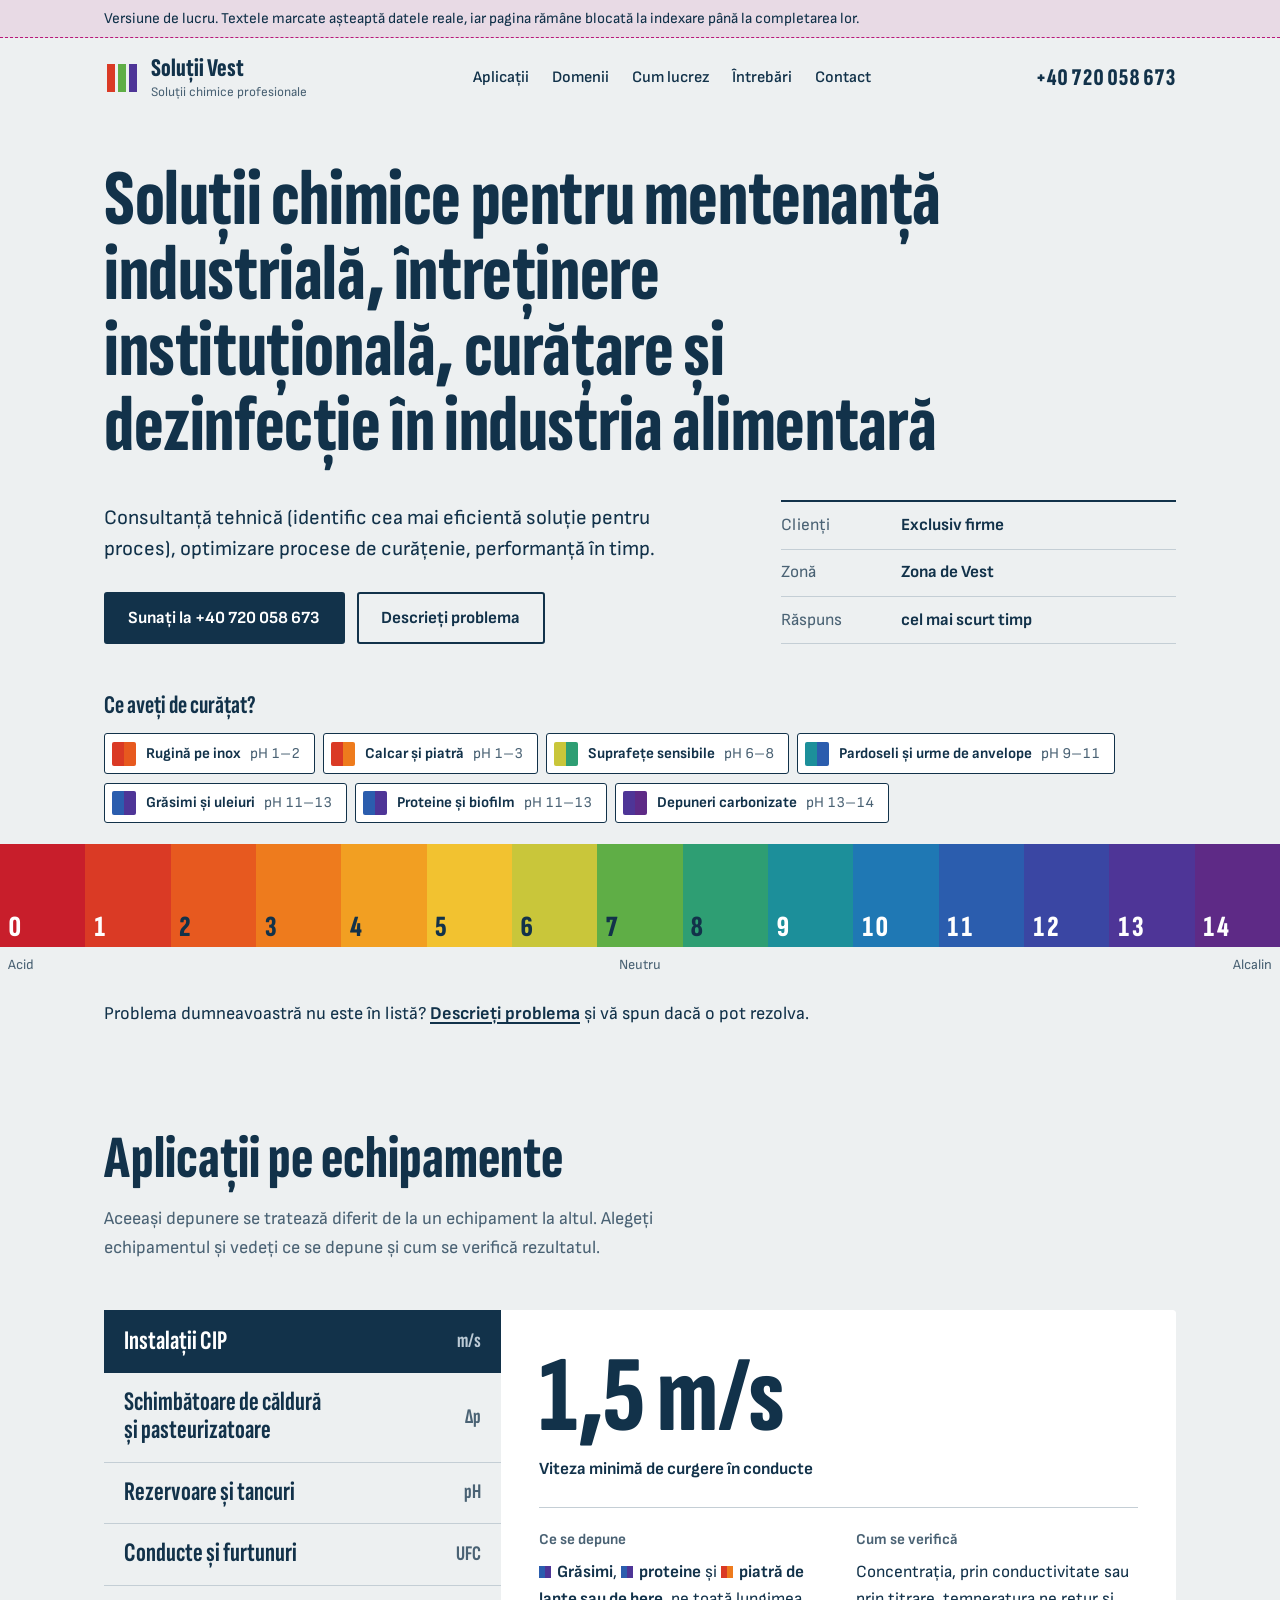
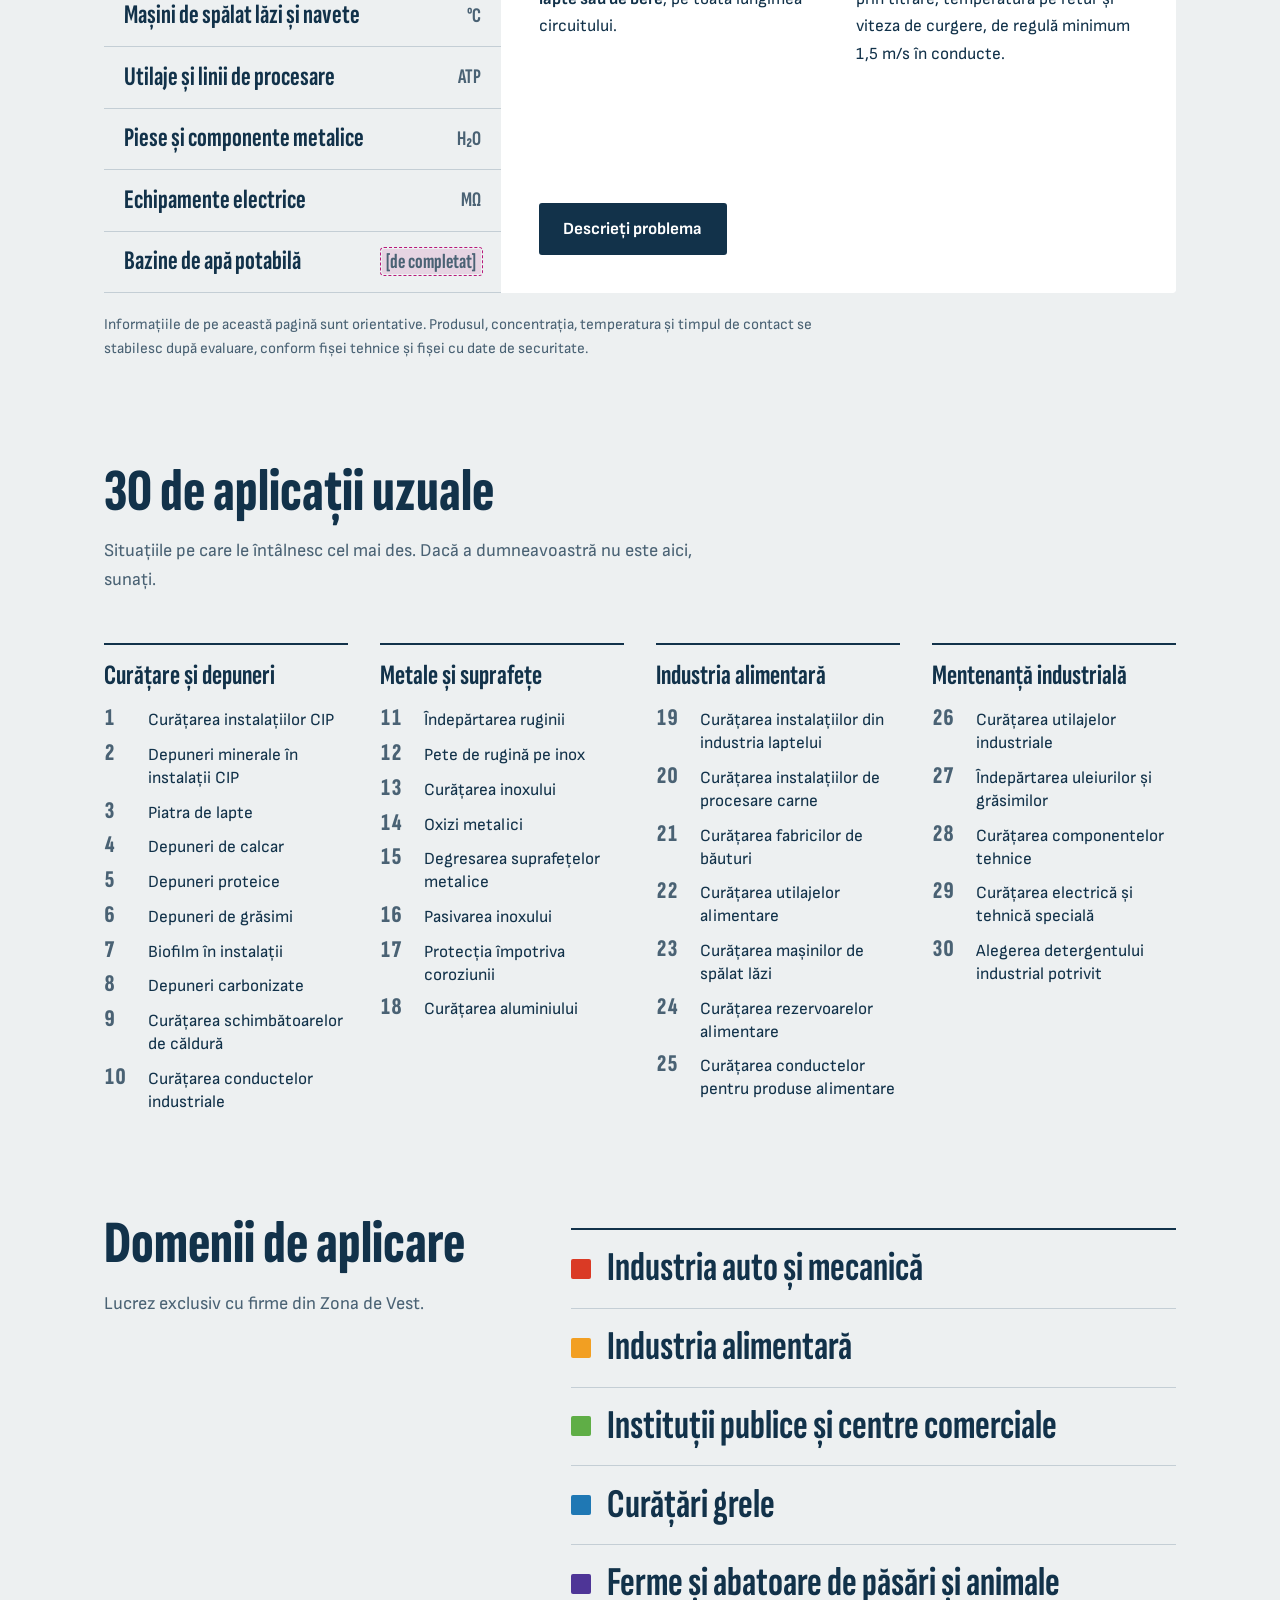
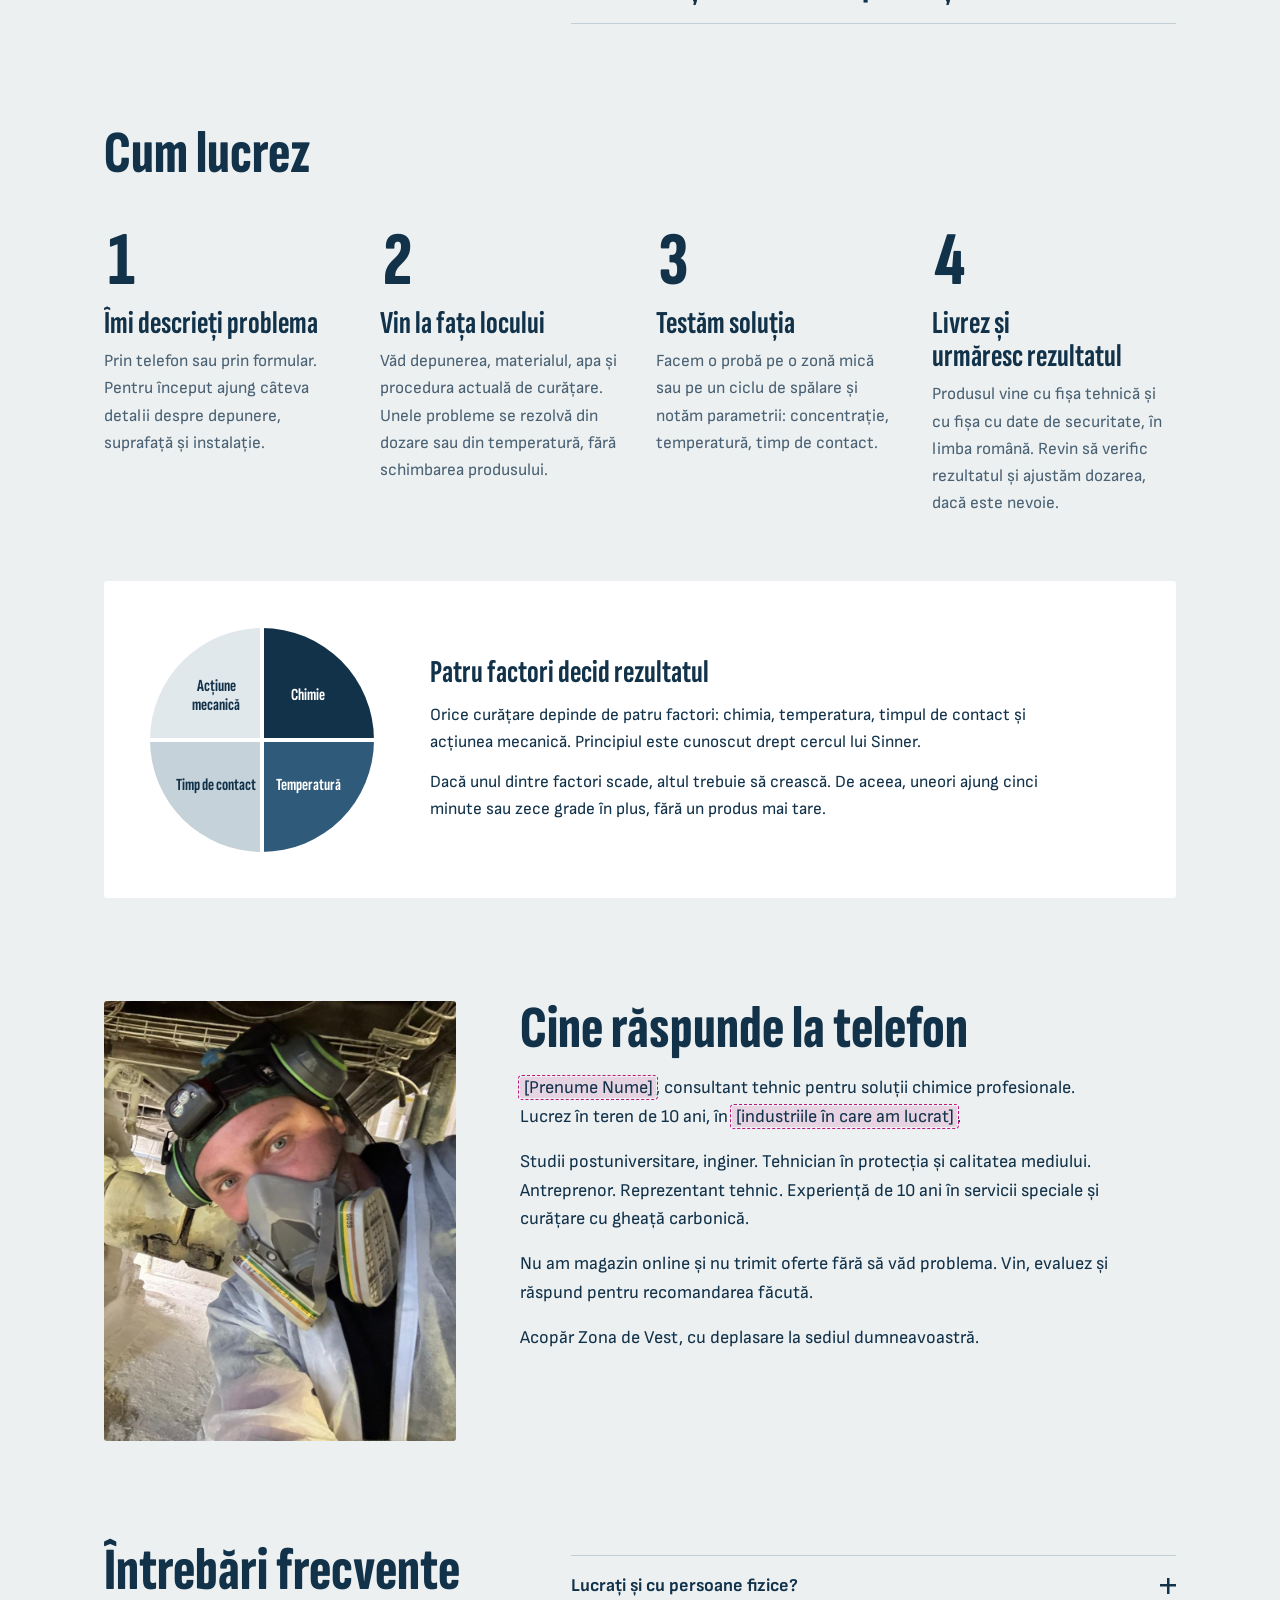
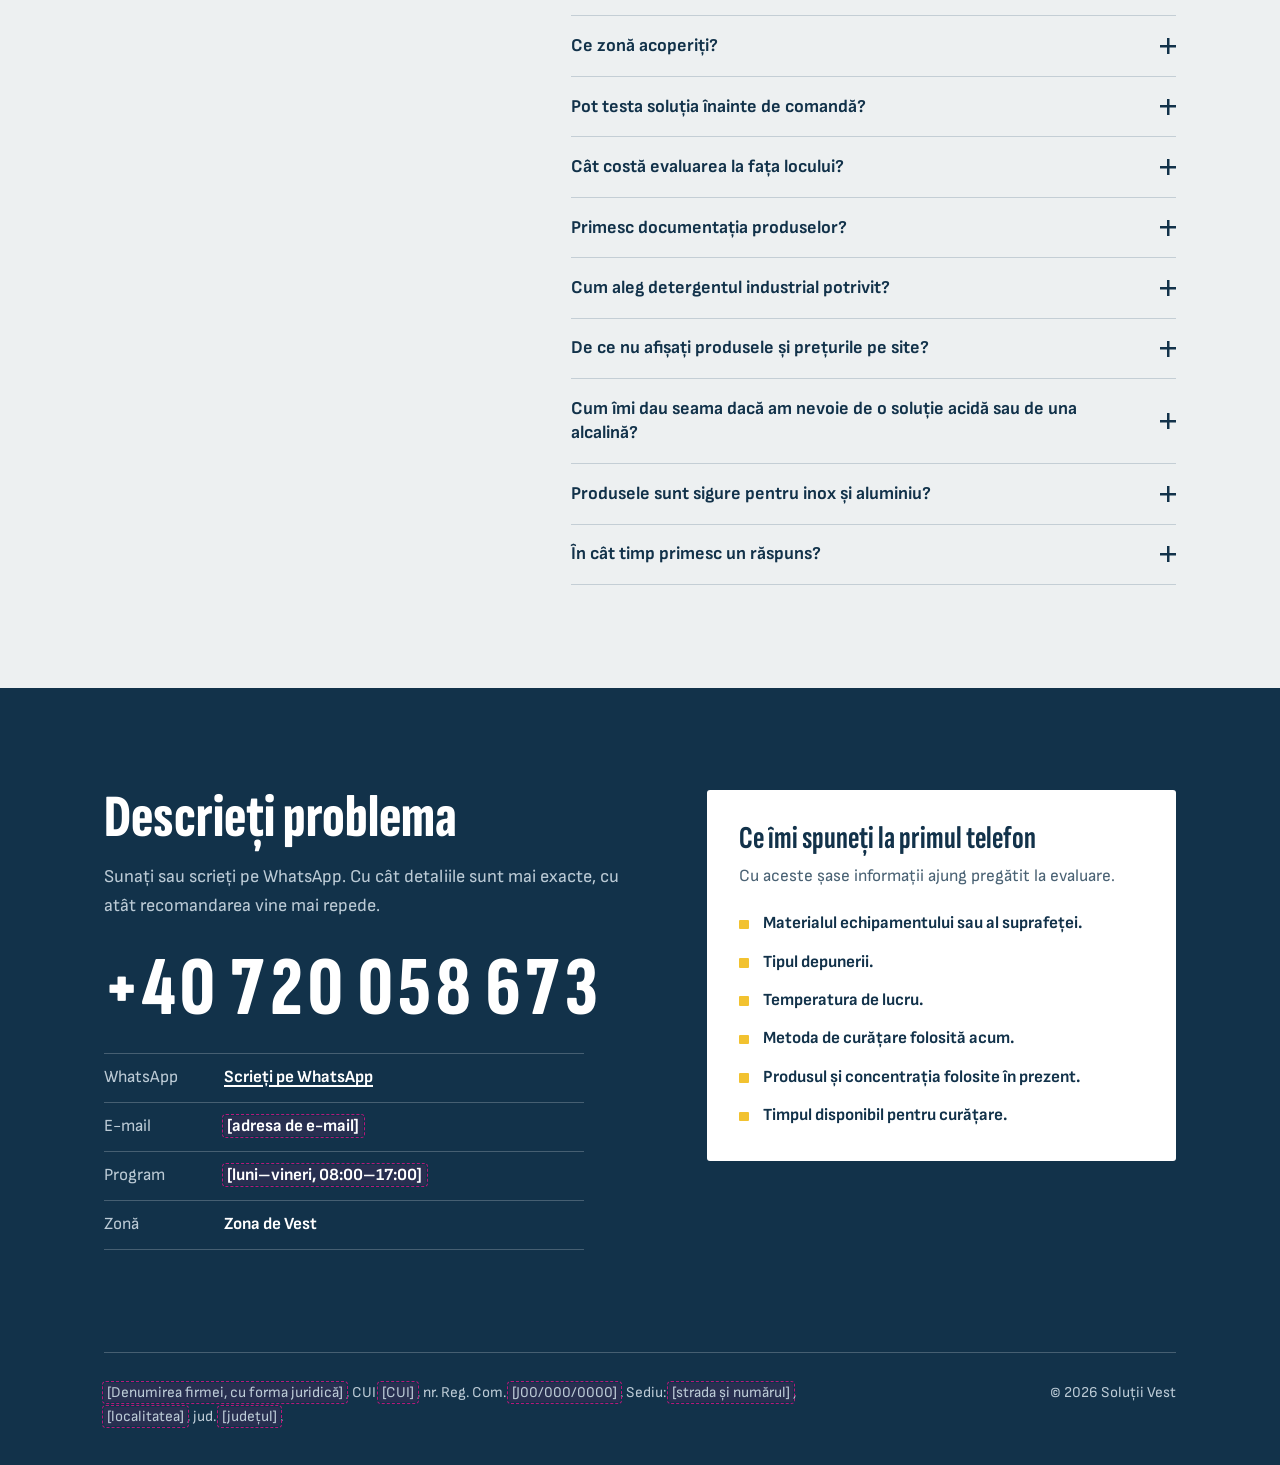
==== commit f9fd8386: "feat: secțiunea „30 de aplicații uzuale” și fotografia proprietarului [skip-audit] Secțiune nouă dup" ====
--- a/site/index.html
+++ b/site/index.html
@@ -27,7 +27,7 @@
 @font-face{font-family:"Sofia Sans Extra Condensed";font-style:normal;font-weight:500 900;font-display:swap;src:url("fonts/sofia-sans-extra-condensed.c8edf8bd.woff2") format("woff2")}
 @font-face{font-family:"Titlu fallback";font-weight:500 900;src:local("Arial Bold"),local("Arial-BoldMT"),local("Roboto Bold"),local("Liberation Sans Bold");size-adjust:64.8%;ascent-override:138.8%;descent-override:46.3%;line-gap-override:0%}
 @font-face{font-family:"Text fallback";src:local("Arial"),local("ArialMT"),local("Roboto"),local("Liberation Sans");size-adjust:97.4%;ascent-override:92.4%;descent-override:30.8%;line-gap-override:0%}
-:root{--ground: #EDF0F1;--panel: #FFFFFF;--ink: #12324A;--ink-soft: #4A6274;--line: #C4CED5;--off: #D9DFE3;--band: #12324A;--on-band: #FFFFFF;--on-band-soft: #BBCAD5;--alert: #C8202C;--draft: #B8177A;--ph0: #C81E2B;--on0: #FFFFFF;--ph1: #DA3A25;--on1: #FFFFFF;--ph2: #E7591F;--on2: #12324A;--ph3: #EE7B1D;--on3: #12324A;--ph4: #F29F22;--on4: #12324A;--ph5: #F2C230;--on5: #12324A;--ph6: #C9C63A;--on6: #12324A;--ph7: #5FAE46;--on7: #12324A;--ph8: #2E9E73;--on8: #12324A;--ph9: #1C8F9A;--on9: #FFFFFF;--ph10: #1F78B4;--on10: #FFFFFF;--ph11: #2B5DAE;--on11: #FFFFFF;--ph12: #3A46A3;--on12: #FFFFFF;--ph13: #4E3597;--on13: #FFFFFF;--ph14: #5E2A86;--on14: #FFFFFF;--font-display: "Sofia Sans Extra Condensed", "Titlu fallback", "Arial Narrow", Arial, sans-serif;--font-body: "Sofia Sans", "Text fallback", Arial, Helvetica, sans-serif;--gutter: clamp(1.125rem, 4vw, 2.5rem);--radius: 3px;color-scheme: light}*, *::before, *::after{box-sizing: border-box}html{-webkit-text-size-adjust: 100%;scroll-padding-top: 1.5rem}@media (prefers-reduced-motion: no-preference){html{scroll-behavior: smooth}}body{margin: 0;background: var(--ground);color: var(--ink);font: 400 1.0625rem/1.6 var(--font-body);-webkit-font-smoothing: antialiased;overflow-wrap: break-word}h1, h2, h3, p, ul, ol, dl, dd, figure{margin: 0}ul, ol{padding: 0;list-style: none}img, svg{max-width: 100%}a{color: inherit;text-decoration-thickness: 1.5px;text-underline-offset: 0.18em}strong{font-weight: 700}:focus-visible{outline: 3px solid var(--ph10);outline-offset: 3px;border-radius: 2px}.wrap{max-width: 72rem;margin-inline: auto;padding-inline: var(--gutter)}.skip{position: absolute;left: var(--gutter);top: -4rem;z-index: 20;background: var(--ink);color: #fff;padding: 0.6rem 1rem;border-radius: var(--radius)}.skip:focus{top: 0.75rem}h1, h2, h3, .num{font-family: var(--font-display);text-wrap: balance}h1{font-weight: 800;font-size: clamp(2.75rem, 6.2vw, 5.1rem);line-height: 0.95;letter-spacing: -0.005em}h2{font-weight: 800;font-size: clamp(2.3rem, 4.8vw, 3.75rem);line-height: 0.96}h3{font-weight: 700;font-size: clamp(1.6rem, 2.5vw, 2rem);line-height: 1.04}.lead{font-size: clamp(1.125rem, 1.6vw, 1.3125rem);line-height: 1.5;max-width: 40rem}.intro{margin-top: 1rem;max-width: 40rem;color: var(--ink-soft);font-size: 1.125rem}.btn{display: inline-flex;align-items: center;justify-content: center;gap: 0.5rem;min-height: 3.25rem;padding: 0.7rem 1.4rem;font: 700 1.0625rem/1.2 var(--font-body);text-decoration: none;text-align: center;border: 2px solid var(--ink);border-radius: var(--radius);cursor: pointer;background: var(--ink);color: #fff;transition: background-color 0.15s, color 0.15s}.btn:hover{background: #0B2233;border-color: #0B2233}.btn-ghost{background: transparent;color: var(--ink)}.btn-ghost:hover{background: var(--ink);color: #fff}.btn-light{background: #fff;color: var(--ink);border-color: #fff}.btn-light:hover{background: var(--ground);border-color: var(--ground)}.btn[disabled]{opacity: 0.6;cursor: progress}.ph{background: color-mix(in srgb, var(--draft) 13%, transparent);outline: 1.5px dashed var(--draft);outline-offset: 1px;border-radius: 2px;padding-inline: 0.2em}.draft-bar{background: color-mix(in srgb, var(--draft) 10%, var(--ground));border-bottom: 1.5px dashed var(--draft);font-size: 0.9375rem;line-height: 1.4;padding-block: 0.5rem}.top{display: flex;align-items: center;justify-content: space-between;gap: 1rem 2rem;padding-block: 1.1rem}.brand{display: inline-flex;align-items: center;gap: 0.7rem;text-decoration: none;min-width: 0}.brand svg{flex: none;width: 2.25rem;height: 2.25rem}.brand-name{font: 800 1.6rem/1 var(--font-display)}.brand-sub{display: block;font-size: 0.8125rem;line-height: 1.2;color: var(--ink-soft)}.nav{display: none}.nav ul{display: flex;gap: clamp(1rem, 1.8vw, 1.75rem)}.nav a{text-decoration: none;font-weight: 600;font-size: 1rem}.nav a:hover{text-decoration: underline}.top-tel{flex: none;font: 800 1.5rem/1 var(--font-display);text-decoration: none;font-variant-numeric: tabular-nums}.top-tel:hover{text-decoration: underline}@media (min-width: 62rem){.nav{display: block}}.hero{padding-top: clamp(1.5rem, 3.5vw, 3rem)}.hero-row{display: grid;gap: 2rem 4rem;margin-top: clamp(1.5rem, 3vw, 2.25rem);grid-template-columns: minmax(0, 1fr);align-items: end}.cta{display: flex;flex-wrap: wrap;gap: 0.75rem;margin-top: 1.75rem}.facts{display: grid;gap: 0;border-top: 2px solid var(--ink)}.facts div{display: grid;grid-template-columns: 6.5rem minmax(0, 1fr);gap: 1rem;padding-block: 0.6rem;border-bottom: 1px solid var(--line)}.facts dt{color: var(--ink-soft)}.facts dd{font-weight: 700}@media (min-width: 62rem){.hero-row{grid-template-columns: minmax(0, 1.55fr) minmax(0, 1fr)}}.pick{margin-top: clamp(2.25rem, 4vw, 3rem)}.pick-q{font: 700 1.6rem/1.1 var(--font-display);margin-bottom: 0.8rem}.chips{display: flex;flex-wrap: wrap;gap: 0.5rem}.chip{display: inline-flex;align-items: center;gap: 0.6rem;padding: 0.45rem 0.85rem 0.45rem 0.45rem;background: var(--panel);border: 1.5px solid var(--ink);border-radius: var(--radius);text-decoration: none;font-weight: 700;font-size: 0.9375rem;line-height: 1.2;transition: background-color 0.15s, color 0.15s}.chip-sw{flex: none;width: 1.5rem;height: 1.5rem;border-radius: 2px;background: linear-gradient(90deg, var(--a) 50%, var(--b) 50%)}.chip-ph{font-weight: 400;color: var(--ink-soft);font-variant-numeric: tabular-nums;white-space: nowrap}.chip:hover, .chip:focus-visible{background: var(--ink);color: #fff}.chip:hover .chip-ph, .chip:focus-visible .chip-ph{color: var(--on-band-soft)}.scale{display: grid;grid-template-columns: repeat(15, minmax(0, 1fr));margin-top: 1.25rem}.cell{display: flex;align-items: flex-end;min-width: 0;height: clamp(3.25rem, 8vw, 6.5rem);padding: 0.25rem clamp(0.2rem, 0.6vw, 0.6rem);background: var(--c);color: var(--on);font: 800 clamp(0.95rem, 2.3vw, 2rem)/1 var(--font-display);font-variant-numeric: tabular-nums;transition: background-color 0.2s, color 0.2s}.scale-key{display: grid;grid-template-columns: repeat(3, minmax(0, 1fr));padding: 0.45rem clamp(0.2rem, 0.6vw, 0.6rem) 0;font-size: 0.875rem;color: var(--ink-soft)}.scale-key span:nth-child(2){text-align: center}.scale-key span:nth-child(3){text-align: right}@media (prefers-reduced-motion: no-preference){.cell{animation: develop 0.45s ease-out backwards;animation-delay: calc(var(--i) * 45ms + 150ms)}}@keyframes develop{from{background: var(--off);color: transparent}}.hero:has(#c-rugina:is(:hover,:focus-visible)) .cell:not(:nth-child(n+2):nth-child(-n+3)){background:var(--off);color:var(--ink-soft)}.hero:has(#c-calcar:is(:hover,:focus-visible)) .cell:not(:nth-child(n+2):nth-child(-n+4)){background:var(--off);color:var(--ink-soft)}.hero:has(#c-suprafete-sensibile:is(:hover,:focus-visible)) .cell:not(:nth-child(n+7):nth-child(-n+9)){background:var(--off);color:var(--ink-soft)}.hero:has(#c-pardoseli:is(:hover,:focus-visible)) .cell:not(:nth-child(n+10):nth-child(-n+12)){background:var(--off);color:var(--ink-soft)}.hero:has(#c-grasimi:is(:hover,:focus-visible)) .cell:not(:nth-child(n+12):nth-child(-n+14)){background:var(--off);color:var(--ink-soft)}.hero:has(#c-proteine-biofilm:is(:hover,:focus-visible)) .cell:not(:nth-child(n+12):nth-child(-n+14)){background:var(--off);color:var(--ink-soft)}.hero:has(#c-carbonizate:is(:hover,:focus-visible)) .cell:not(:nth-child(n+14):nth-child(-n+15)){background:var(--off);color:var(--ink-soft)}.sec{padding-block: clamp(3.5rem, 8vw, 6.5rem)}.sec-tight{padding-top: 0}.probs{--rail-gap: clamp(1.75rem, 4vw, 3rem);position: relative;margin-top: clamp(2rem, 4vw, 3rem);padding-left: var(--rail-gap)}.probs::before{content: "";position: absolute;left: 0;top: 0;bottom: 0;width: 8px;background: linear-gradient(to bottom, var(--ph1) 0%, var(--ph3) 20%, var(--ph7) 36%, var(--ph10) 52%, var(--ph12) 76%, var(--ph14) 100%)}.prob{position: relative;display: grid;gap: 1.1rem 2.5rem;grid-template-columns: minmax(0, 1fr);padding-block: clamp(1.75rem, 3vw, 2.5rem);border-top: 1px solid var(--line);scroll-margin-top: 1rem}.prob:first-child{border-top: 0;padding-top: 0}.prob:last-child{padding-bottom: 0}.prob::before{content: "";position: absolute;left: calc(-1 * var(--rail-gap) - 6px);top: clamp(1.75rem, 3vw, 2.5rem);width: 20px;height: 20px;border-radius: 2px;background: var(--zone);border: 3px solid var(--ground)}.prob:first-child::before{top: 0;border-top-width: 0;height: 17px}.prob-meta{display: flex;flex-wrap: wrap;align-items: baseline;gap: 0.35rem 1rem}.prob-ph{font: 800 2.5rem/0.95 var(--font-display);font-variant-numeric: tabular-nums;white-space: nowrap}.prob-kind{font-weight: 700;font-size: 0.9375rem;line-height: 1.3}.mini{display: grid;grid-template-columns: repeat(15, minmax(0, 1fr));gap: 2px;width: 100%;max-width: 10rem;flex-basis: 100%;margin-top: 0.4rem}.mini span{height: 10px;border-radius: 1px;background: var(--off)}.mini .on{background: var(--c)}.prob-body{min-width: 0}.prob-body p{margin-top: 0.7rem;max-width: 38rem}.prob:target h3, .app:target h3{background: linear-gradient(to top, color-mix(in srgb, var(--zone) 32%, transparent) 0.42em, transparent 0.42em);display: inline}.warn{align-self: start;min-width: 0;background: var(--panel);border-radius: var(--radius);padding: 1.1rem 1.25rem 1.2rem}.warn-h{display: flex;align-items: center;gap: 0.55rem;font-weight: 700;font-size: 1rem;line-height: 1.2}.warn-h svg{flex: none;width: 1.5rem;height: 1.5rem}.warn p{margin-top: 0.55rem;font-size: 1rem;line-height: 1.5}@media (min-width: 66rem){.prob{grid-template-columns: 10rem minmax(0, 1fr) minmax(0, 19rem)}.prob-meta{flex-direction: column;flex-wrap: nowrap;align-items: flex-start;align-self: start;gap: 0.35rem}.mini{flex-basis: auto;margin-top: 0.6rem}}.rule{display: grid;gap: 0.75rem 1.25rem;grid-template-columns: minmax(0, 1fr);margin-top: clamp(2rem, 4vw, 3rem);padding: 1.25rem 1.4rem;background: var(--panel);border-radius: var(--radius);border-left: 0}.rule p{max-width: 46rem}.rule .rule-main{display: flex;gap: 0.75rem;align-items: flex-start;font-weight: 700;font-size: 1.125rem;line-height: 1.4}.rule .rule-main svg{flex: none;width: 1.75rem;height: 1.75rem;margin-top: 0.05rem}.rule .rule-note{color: var(--ink-soft);font-size: 0.9375rem}.after{margin-top: 1.75rem;font-size: 1.125rem}.hero .after{margin-top: 1.5rem}.apps-note{margin-top: 1.25rem;max-width: 46rem;font-size: 0.9375rem;color: var(--ink-soft)}.after a{font-weight: 700}.apps{margin-top: clamp(2rem, 4vw, 3rem);border-top: 2px solid var(--ink)}.app{--zone: var(--ph5);border-bottom: 1px solid var(--line);scroll-margin-top: 1rem}.app summary{display: flex;align-items: center;gap: 1rem;padding-block: 1rem;cursor: pointer;list-style: none}.app summary::-webkit-details-marker{display: none}.app summary h3{flex: 1 1 auto;min-width: 0;font-size: clamp(1.45rem, 2.1vw, 1.7rem)}.app-unit{flex: none;font: 700 1.3rem/1 var(--font-display);color: var(--ink-soft)}.app summary::after{content: "";flex: none;width: 0.9rem;height: 0.9rem;background: linear-gradient(var(--ink), var(--ink)) center / 100% 2.5px no-repeat, linear-gradient(var(--ink), var(--ink)) center / 2.5px 100% no-repeat;transition: transform 0.2s}.app[open] summary::after{transform: rotate(45deg)}.app-panel{padding-bottom: 1.75rem}.app-token{font: 800 clamp(3.75rem, 10vw, 6.75rem)/0.9 var(--font-display);letter-spacing: -0.01em}.app-note{margin-top: 0.6rem;font-weight: 700;max-width: 26rem}.app-cols{display: grid;gap: 1.25rem 2.25rem;grid-template-columns: minmax(0, 1fr);margin-top: 1.5rem;padding-top: 1.25rem;border-top: 1px solid var(--line)}.app-cols > div{min-width: 0}.app-cols p{max-width: 34rem}.app-label{font-weight: 700;font-size: 0.9375rem;color: var(--ink-soft)}.app-label + p{margin-top: 0.45rem}.dep{font-weight: 700;padding-left: 1.05em;background: linear-gradient(90deg, var(--a) 50%, var(--b) 50%) 0 52% / 0.72em 0.72em no-repeat}.app-panel .btn{margin-top: 1.5rem}@media (prefers-reduced-motion: no-preference){.app[open] .app-panel{animation: app-in 0.3s ease-out}}@keyframes app-in{from{opacity: 0;transform: translateY(0.6rem)}}@media (prefers-reduced-motion: reduce){.app summary::after{transition: none}}@media (min-width: 62rem){.apps{position: relative;min-height: 36rem;border-top: 0}.apps::after{content: "Alegeți un echipament din listă.";position: absolute;top: 0;right: 0;bottom: 0;width: 63%;display: grid;place-items: center;background: var(--off);color: var(--ink-soft);border-radius: 0 var(--radius) var(--radius) 0}.app{width: 37%;border-bottom: 0}.app summary{padding: 1.02rem 1.25rem;border-bottom: 1px solid var(--line);transition: background-color 0.15s, color 0.15s}.app:first-child summary{border-top: 1px solid var(--line)}.app summary::after{display: none}.app:not([open]) summary:hover{background: var(--off)}.app[open] summary{background: var(--ink);border-color: var(--ink);color: #fff;cursor: default}.app[open] .app-unit{color: var(--on-band-soft)}.app-panel{position: absolute;z-index: 1;top: 0;right: 0;bottom: 0;width: 63%;display: flex;flex-direction: column;padding: clamp(1.75rem, 3vw, 2.75rem);background: var(--panel);border-radius: 0 var(--radius) var(--radius) 0}.app-cols{grid-template-columns: repeat(auto-fit, minmax(11rem, 1fr))}.app-panel .btn{margin-top: auto;align-self: flex-start}}.dom{display: grid;gap: 1.5rem 4rem;grid-template-columns: minmax(0, 1fr)}.dom-list{margin-top: 0.5rem;border-top: 2px solid var(--ink)}.dom-list li{display: grid;grid-template-columns: 1.25rem minmax(0, 1fr);column-gap: 1rem;align-items: center;padding-block: 0.9rem;border-bottom: 1px solid var(--line)}.dom-list h3{font-size: clamp(1.75rem, 3.2vw, 2.6rem);line-height: 1}.dom-sw{width: 1.25rem;height: 1.25rem;border-radius: 2px;background: var(--c)}@media (min-width: 62rem){.dom{grid-template-columns: minmax(0, 1fr) minmax(0, 1.5fr);align-items: start}.dom-head{position: sticky;top: 5rem}.dom-list{margin-top: 0.75rem}.dom-list li{padding-block: 1.15rem}}.steps{display: grid;gap: 1.75rem 2rem;grid-template-columns: minmax(0, 1fr);margin-top: clamp(2rem, 4vw, 3rem);counter-reset: pas}.steps li{min-width: 0;counter-increment: pas;display: grid;grid-template-columns: 2.75rem minmax(0, 1fr);column-gap: 1rem;align-items: start}.steps li::before{content: counter(pas);grid-row: 1 / span 2;font: 800 4rem/0.8 var(--font-display);font-variant-numeric: tabular-nums}.steps p{margin-top: 0.5rem;color: var(--ink-soft);max-width: 38rem}@media (min-width: 60rem){.steps{grid-template-columns: repeat(4, minmax(0, 1fr));gap: 2rem}.steps li{display: block}.steps li::before{display: block;font-size: 4.75rem;margin-bottom: 0.9rem}}.sinner{display: grid;gap: 1.75rem 3rem;grid-template-columns: minmax(0, 1fr);align-items: center;margin-top: clamp(2.5rem, 5vw, 4rem);padding: clamp(1.5rem, 3vw, 2.5rem);background: var(--panel);border-radius: var(--radius)}.sinner svg{display: block;width: 100%;max-width: 15rem;height: auto}.sinner p{margin-top: 0.8rem;max-width: 38rem}.sinner text{font-family: var(--font-display);font-weight: 700;font-size: 17px}@media (min-width: 48rem){.sinner{grid-template-columns: 15rem minmax(0, 1fr)}}.cases{display: grid;gap: 1.25rem;grid-template-columns: repeat(auto-fit, minmax(min(100%, 17rem), 1fr));margin-top: clamp(2rem, 4vw, 3rem)}.case{min-width: 0;background: var(--panel);border-radius: var(--radius);padding: 1.4rem 1.5rem 1.6rem}.case dl{display: grid;gap: 1rem}.case dt{font-weight: 700;font-size: 0.9375rem}.case dd{margin-top: 0.2rem}.case dd.result{font: 700 1.5rem/1.15 var(--font-display)}.about{display: grid;gap: 2rem 4rem;grid-template-columns: minmax(0, 1fr);align-items: start}.about-text p{margin-top: 1rem;max-width: 38rem;font-size: 1.125rem}.photo{aspect-ratio: 4 / 5;width: 100%;max-width: 22rem;border-radius: var(--radius);display: flex;align-items: flex-end;padding: 1rem;font-size: 0.9375rem;line-height: 1.4;color: var(--ink);background: repeating-linear-gradient(135deg, var(--off) 0 10px, #E4E9EC 10px 20px);outline: 1.5px dashed var(--draft);outline-offset: -1.5px}.photo-img{display: block;width: 100%;max-width: 22rem;height: auto;aspect-ratio: 4 / 5;object-fit: cover;border-radius: var(--radius)}@media (min-width: 52rem){.about{grid-template-columns: minmax(0, 22rem) minmax(0, 1fr)}}.faq{margin-top: clamp(1.5rem, 3vw, 2.5rem);border-bottom: 1px solid var(--line)}@media (min-width: 62rem){.dom > .faq{margin-top: 0.75rem}}.faq details{border-top: 1px solid var(--line)}.faq summary{display: flex;justify-content: space-between;align-items: center;gap: 1.5rem;padding-block: 1.1rem;cursor: pointer;font-weight: 700;font-size: 1.125rem;line-height: 1.35;list-style: none}.faq summary::-webkit-details-marker{display: none}.faq summary::after{content: "";flex: none;width: 1rem;height: 1rem;background: linear-gradient(var(--ink), var(--ink)) center / 100% 2.5px no-repeat, linear-gradient(var(--ink), var(--ink)) center / 2.5px 100% no-repeat;transition: transform 0.2s}.faq details[open] summary::after{transform: rotate(45deg)}.faq details p{padding-bottom: 1.25rem;max-width: 42rem}@media (prefers-reduced-motion: reduce){.faq summary::after{transition: none}}.band{background: var(--band);color: var(--on-band)}.band .intro{color: var(--on-band-soft)}.contact{display: grid;gap: 2.5rem 4rem;grid-template-columns: minmax(0, 1fr);align-items: start}.tel-xl{display: inline-block;margin-top: 1.75rem;font: 800 clamp(3rem, 7.5vw, 5.25rem)/0.95 var(--font-display);text-decoration: none;font-variant-numeric: tabular-nums}.tel-xl:hover{text-decoration: underline;text-decoration-thickness: 3px}.ways{display: grid;margin-top: 1.5rem;border-top: 1px solid rgb(255 255 255 / 0.22);max-width: 30rem}.ways div{display: grid;grid-template-columns: 6.5rem minmax(0, 1fr);gap: 1rem;padding-block: 0.65rem;border-bottom: 1px solid rgb(255 255 255 / 0.22)}.ways dt{color: var(--on-band-soft)}.ways dd{font-weight: 700}.need{background: var(--panel);color: var(--ink);border-radius: var(--radius);padding: clamp(1.25rem, 3vw, 2rem)}.need p{margin-top: 0.5rem;color: var(--ink-soft)}.need ul{display: grid;gap: 0.7rem;margin-top: 1.25rem;font-size: 1.0625rem;font-weight: 700}.need li{position: relative;padding-left: 1.5rem}.need li::before{content: "";position: absolute;left: 0;top: 0.55em;width: 0.6rem;height: 0.6rem;border-radius: 1px;background: var(--ph5)}@media (min-width: 62rem){.contact{grid-template-columns: minmax(0, 1.15fr) minmax(0, 1fr)}}.foot{padding-bottom: 2.25rem;font-size: 0.9375rem;color: var(--on-band-soft)}.foot-in{display: flex;flex-wrap: wrap;justify-content: space-between;gap: 1rem 3rem;padding-top: 1.75rem;border-top: 1px solid rgb(255 255 255 / 0.22)}.foot p{max-width: 44rem}.foot a{color: #fff}.dock{display: none}@media (max-width: 43.99rem){.dock{position: fixed;left: 0;right: 0;bottom: 0;z-index: 10;display: grid;grid-template-columns: repeat(2, minmax(0, 1fr));gap: 0.5rem;padding: 0.5rem 0.75rem calc(0.5rem + env(safe-area-inset-bottom, 0px));background: var(--panel);border-top: 1px solid var(--line)}.dock .btn{min-height: 2.9rem;padding-inline: 0.5rem;font-size: 1rem}.foot{padding-bottom: 6rem}.top-tel{font-size: 1.35rem}.brand-sub{display: none}}@media (max-width: 29.99rem){body{font-size: 1rem}.chip-ph{display: none}.chip{padding-right: 0.7rem;font-size: 0.875rem}.cta .btn{flex: 1 1 100%}}@media print{.dock, .draft-bar, .nav, .skip{display: none}body{background: #fff}}</style>
+:root{--ground: #EDF0F1;--panel: #FFFFFF;--ink: #12324A;--ink-soft: #4A6274;--line: #C4CED5;--off: #D9DFE3;--band: #12324A;--on-band: #FFFFFF;--on-band-soft: #BBCAD5;--alert: #C8202C;--draft: #B8177A;--ph0: #C81E2B;--on0: #FFFFFF;--ph1: #DA3A25;--on1: #FFFFFF;--ph2: #E7591F;--on2: #12324A;--ph3: #EE7B1D;--on3: #12324A;--ph4: #F29F22;--on4: #12324A;--ph5: #F2C230;--on5: #12324A;--ph6: #C9C63A;--on6: #12324A;--ph7: #5FAE46;--on7: #12324A;--ph8: #2E9E73;--on8: #12324A;--ph9: #1C8F9A;--on9: #FFFFFF;--ph10: #1F78B4;--on10: #FFFFFF;--ph11: #2B5DAE;--on11: #FFFFFF;--ph12: #3A46A3;--on12: #FFFFFF;--ph13: #4E3597;--on13: #FFFFFF;--ph14: #5E2A86;--on14: #FFFFFF;--font-display: "Sofia Sans Extra Condensed", "Titlu fallback", "Arial Narrow", Arial, sans-serif;--font-body: "Sofia Sans", "Text fallback", Arial, Helvetica, sans-serif;--gutter: clamp(1.125rem, 4vw, 2.5rem);--radius: 3px;color-scheme: light}*, *::before, *::after{box-sizing: border-box}html{-webkit-text-size-adjust: 100%;scroll-padding-top: 1.5rem}@media (prefers-reduced-motion: no-preference){html{scroll-behavior: smooth}}body{margin: 0;background: var(--ground);color: var(--ink);font: 400 1.0625rem/1.6 var(--font-body);-webkit-font-smoothing: antialiased;overflow-wrap: break-word}h1, h2, h3, p, ul, ol, dl, dd, figure{margin: 0}ul, ol{padding: 0;list-style: none}img, svg{max-width: 100%}a{color: inherit;text-decoration-thickness: 1.5px;text-underline-offset: 0.18em}strong{font-weight: 700}:focus-visible{outline: 3px solid var(--ph10);outline-offset: 3px;border-radius: 2px}.wrap{max-width: 72rem;margin-inline: auto;padding-inline: var(--gutter)}.skip{position: absolute;left: var(--gutter);top: -4rem;z-index: 20;background: var(--ink);color: #fff;padding: 0.6rem 1rem;border-radius: var(--radius)}.skip:focus{top: 0.75rem}h1, h2, h3, .num{font-family: var(--font-display);text-wrap: balance}h1{font-weight: 800;font-size: clamp(2.75rem, 6.2vw, 5.1rem);line-height: 0.95;letter-spacing: -0.005em}h2{font-weight: 800;font-size: clamp(2.3rem, 4.8vw, 3.75rem);line-height: 0.96}h3{font-weight: 700;font-size: clamp(1.6rem, 2.5vw, 2rem);line-height: 1.04}.lead{font-size: clamp(1.125rem, 1.6vw, 1.3125rem);line-height: 1.5;max-width: 40rem}.intro{margin-top: 1rem;max-width: 40rem;color: var(--ink-soft);font-size: 1.125rem}.btn{display: inline-flex;align-items: center;justify-content: center;gap: 0.5rem;min-height: 3.25rem;padding: 0.7rem 1.4rem;font: 700 1.0625rem/1.2 var(--font-body);text-decoration: none;text-align: center;border: 2px solid var(--ink);border-radius: var(--radius);cursor: pointer;background: var(--ink);color: #fff;transition: background-color 0.15s, color 0.15s}.btn:hover{background: #0B2233;border-color: #0B2233}.btn-ghost{background: transparent;color: var(--ink)}.btn-ghost:hover{background: var(--ink);color: #fff}.btn-light{background: #fff;color: var(--ink);border-color: #fff}.btn-light:hover{background: var(--ground);border-color: var(--ground)}.btn[disabled]{opacity: 0.6;cursor: progress}.ph{background: color-mix(in srgb, var(--draft) 13%, transparent);outline: 1.5px dashed var(--draft);outline-offset: 1px;border-radius: 2px;padding-inline: 0.2em}.draft-bar{background: color-mix(in srgb, var(--draft) 10%, var(--ground));border-bottom: 1.5px dashed var(--draft);font-size: 0.9375rem;line-height: 1.4;padding-block: 0.5rem}.top{display: flex;align-items: center;justify-content: space-between;gap: 1rem 2rem;padding-block: 1.1rem}.brand{display: inline-flex;align-items: center;gap: 0.7rem;text-decoration: none;min-width: 0}.brand svg{flex: none;width: 2.25rem;height: 2.25rem}.brand-name{font: 800 1.6rem/1 var(--font-display)}.brand-sub{display: block;font-size: 0.8125rem;line-height: 1.2;color: var(--ink-soft)}.nav{display: none}.nav ul{display: flex;gap: clamp(1rem, 1.8vw, 1.75rem)}.nav a{text-decoration: none;font-weight: 600;font-size: 1rem}.nav a:hover{text-decoration: underline}.top-tel{flex: none;font: 800 1.5rem/1 var(--font-display);text-decoration: none;font-variant-numeric: tabular-nums}.top-tel:hover{text-decoration: underline}@media (min-width: 62rem){.nav{display: block}}.hero{padding-top: clamp(1.5rem, 3.5vw, 3rem)}.hero-row{display: grid;gap: 2rem 4rem;margin-top: clamp(1.5rem, 3vw, 2.25rem);grid-template-columns: minmax(0, 1fr);align-items: end}.cta{display: flex;flex-wrap: wrap;gap: 0.75rem;margin-top: 1.75rem}.facts{display: grid;gap: 0;border-top: 2px solid var(--ink)}.facts div{display: grid;grid-template-columns: 6.5rem minmax(0, 1fr);gap: 1rem;padding-block: 0.6rem;border-bottom: 1px solid var(--line)}.facts dt{color: var(--ink-soft)}.facts dd{font-weight: 700}@media (min-width: 62rem){.hero-row{grid-template-columns: minmax(0, 1.55fr) minmax(0, 1fr)}}.pick{margin-top: clamp(2.25rem, 4vw, 3rem)}.pick-q{font: 700 1.6rem/1.1 var(--font-display);margin-bottom: 0.8rem}.chips{display: flex;flex-wrap: wrap;gap: 0.5rem}.chip{display: inline-flex;align-items: center;gap: 0.6rem;padding: 0.45rem 0.85rem 0.45rem 0.45rem;background: var(--panel);border: 1.5px solid var(--ink);border-radius: var(--radius);text-decoration: none;font-weight: 700;font-size: 0.9375rem;line-height: 1.2;transition: background-color 0.15s, color 0.15s}.chip-sw{flex: none;width: 1.5rem;height: 1.5rem;border-radius: 2px;background: linear-gradient(90deg, var(--a) 50%, var(--b) 50%)}.chip-ph{font-weight: 400;color: var(--ink-soft);font-variant-numeric: tabular-nums;white-space: nowrap}.chip:hover, .chip:focus-visible{background: var(--ink);color: #fff}.chip:hover .chip-ph, .chip:focus-visible .chip-ph{color: var(--on-band-soft)}.scale{display: grid;grid-template-columns: repeat(15, minmax(0, 1fr));margin-top: 1.25rem}.cell{display: flex;align-items: flex-end;min-width: 0;height: clamp(3.25rem, 8vw, 6.5rem);padding: 0.25rem clamp(0.2rem, 0.6vw, 0.6rem);background: var(--c);color: var(--on);font: 800 clamp(0.95rem, 2.3vw, 2rem)/1 var(--font-display);font-variant-numeric: tabular-nums;transition: background-color 0.2s, color 0.2s}.scale-key{display: grid;grid-template-columns: repeat(3, minmax(0, 1fr));padding: 0.45rem clamp(0.2rem, 0.6vw, 0.6rem) 0;font-size: 0.875rem;color: var(--ink-soft)}.scale-key span:nth-child(2){text-align: center}.scale-key span:nth-child(3){text-align: right}@media (prefers-reduced-motion: no-preference){.cell{animation: develop 0.45s ease-out backwards;animation-delay: calc(var(--i) * 45ms + 150ms)}}@keyframes develop{from{background: var(--off);color: transparent}}.hero:has(#c-rugina:is(:hover,:focus-visible)) .cell:not(:nth-child(n+2):nth-child(-n+3)){background:var(--off);color:var(--ink-soft)}.hero:has(#c-calcar:is(:hover,:focus-visible)) .cell:not(:nth-child(n+2):nth-child(-n+4)){background:var(--off);color:var(--ink-soft)}.hero:has(#c-suprafete-sensibile:is(:hover,:focus-visible)) .cell:not(:nth-child(n+7):nth-child(-n+9)){background:var(--off);color:var(--ink-soft)}.hero:has(#c-pardoseli:is(:hover,:focus-visible)) .cell:not(:nth-child(n+10):nth-child(-n+12)){background:var(--off);color:var(--ink-soft)}.hero:has(#c-grasimi:is(:hover,:focus-visible)) .cell:not(:nth-child(n+12):nth-child(-n+14)){background:var(--off);color:var(--ink-soft)}.hero:has(#c-proteine-biofilm:is(:hover,:focus-visible)) .cell:not(:nth-child(n+12):nth-child(-n+14)){background:var(--off);color:var(--ink-soft)}.hero:has(#c-carbonizate:is(:hover,:focus-visible)) .cell:not(:nth-child(n+14):nth-child(-n+15)){background:var(--off);color:var(--ink-soft)}.sec{padding-block: clamp(3.5rem, 8vw, 6.5rem)}.sec-tight{padding-top: 0}.probs{--rail-gap: clamp(1.75rem, 4vw, 3rem);position: relative;margin-top: clamp(2rem, 4vw, 3rem);padding-left: var(--rail-gap)}.probs::before{content: "";position: absolute;left: 0;top: 0;bottom: 0;width: 8px;background: linear-gradient(to bottom, var(--ph1) 0%, var(--ph3) 20%, var(--ph7) 36%, var(--ph10) 52%, var(--ph12) 76%, var(--ph14) 100%)}.prob{position: relative;display: grid;gap: 1.1rem 2.5rem;grid-template-columns: minmax(0, 1fr);padding-block: clamp(1.75rem, 3vw, 2.5rem);border-top: 1px solid var(--line);scroll-margin-top: 1rem}.prob:first-child{border-top: 0;padding-top: 0}.prob:last-child{padding-bottom: 0}.prob::before{content: "";position: absolute;left: calc(-1 * var(--rail-gap) - 6px);top: clamp(1.75rem, 3vw, 2.5rem);width: 20px;height: 20px;border-radius: 2px;background: var(--zone);border: 3px solid var(--ground)}.prob:first-child::before{top: 0;border-top-width: 0;height: 17px}.prob-meta{display: flex;flex-wrap: wrap;align-items: baseline;gap: 0.35rem 1rem}.prob-ph{font: 800 2.5rem/0.95 var(--font-display);font-variant-numeric: tabular-nums;white-space: nowrap}.prob-kind{font-weight: 700;font-size: 0.9375rem;line-height: 1.3}.mini{display: grid;grid-template-columns: repeat(15, minmax(0, 1fr));gap: 2px;width: 100%;max-width: 10rem;flex-basis: 100%;margin-top: 0.4rem}.mini span{height: 10px;border-radius: 1px;background: var(--off)}.mini .on{background: var(--c)}.prob-body{min-width: 0}.prob-body p{margin-top: 0.7rem;max-width: 38rem}.prob:target h3, .app:target h3{background: linear-gradient(to top, color-mix(in srgb, var(--zone) 32%, transparent) 0.42em, transparent 0.42em);display: inline}.warn{align-self: start;min-width: 0;background: var(--panel);border-radius: var(--radius);padding: 1.1rem 1.25rem 1.2rem}.warn-h{display: flex;align-items: center;gap: 0.55rem;font-weight: 700;font-size: 1rem;line-height: 1.2}.warn-h svg{flex: none;width: 1.5rem;height: 1.5rem}.warn p{margin-top: 0.55rem;font-size: 1rem;line-height: 1.5}@media (min-width: 66rem){.prob{grid-template-columns: 10rem minmax(0, 1fr) minmax(0, 19rem)}.prob-meta{flex-direction: column;flex-wrap: nowrap;align-items: flex-start;align-self: start;gap: 0.35rem}.mini{flex-basis: auto;margin-top: 0.6rem}}.rule{display: grid;gap: 0.75rem 1.25rem;grid-template-columns: minmax(0, 1fr);margin-top: clamp(2rem, 4vw, 3rem);padding: 1.25rem 1.4rem;background: var(--panel);border-radius: var(--radius);border-left: 0}.rule p{max-width: 46rem}.rule .rule-main{display: flex;gap: 0.75rem;align-items: flex-start;font-weight: 700;font-size: 1.125rem;line-height: 1.4}.rule .rule-main svg{flex: none;width: 1.75rem;height: 1.75rem;margin-top: 0.05rem}.rule .rule-note{color: var(--ink-soft);font-size: 0.9375rem}.after{margin-top: 1.75rem;font-size: 1.125rem}.hero .after{margin-top: 1.5rem}.apps-note{margin-top: 1.25rem;max-width: 46rem;font-size: 0.9375rem;color: var(--ink-soft)}.after a{font-weight: 700}.apps{margin-top: clamp(2rem, 4vw, 3rem);border-top: 2px solid var(--ink)}.app{--zone: var(--ph5);border-bottom: 1px solid var(--line);scroll-margin-top: 1rem}.app summary{display: flex;align-items: center;gap: 1rem;padding-block: 1rem;cursor: pointer;list-style: none}.app summary::-webkit-details-marker{display: none}.app summary h3{flex: 1 1 auto;min-width: 0;font-size: clamp(1.45rem, 2.1vw, 1.7rem)}.app-unit{flex: none;font: 700 1.3rem/1 var(--font-display);color: var(--ink-soft)}.app summary::after{content: "";flex: none;width: 0.9rem;height: 0.9rem;background: linear-gradient(var(--ink), var(--ink)) center / 100% 2.5px no-repeat, linear-gradient(var(--ink), var(--ink)) center / 2.5px 100% no-repeat;transition: transform 0.2s}.app[open] summary::after{transform: rotate(45deg)}.app-panel{padding-bottom: 1.75rem}.app-token{font: 800 clamp(3.75rem, 10vw, 6.75rem)/0.9 var(--font-display);letter-spacing: -0.01em}.app-note{margin-top: 0.6rem;font-weight: 700;max-width: 26rem}.app-cols{display: grid;gap: 1.25rem 2.25rem;grid-template-columns: minmax(0, 1fr);margin-top: 1.5rem;padding-top: 1.25rem;border-top: 1px solid var(--line)}.app-cols > div{min-width: 0}.app-cols p{max-width: 34rem}.app-label{font-weight: 700;font-size: 0.9375rem;color: var(--ink-soft)}.app-label + p{margin-top: 0.45rem}.dep{font-weight: 700;padding-left: 1.05em;background: linear-gradient(90deg, var(--a) 50%, var(--b) 50%) 0 52% / 0.72em 0.72em no-repeat}.app-panel .btn{margin-top: 1.5rem}@media (prefers-reduced-motion: no-preference){.app[open] .app-panel{animation: app-in 0.3s ease-out}}@keyframes app-in{from{opacity: 0;transform: translateY(0.6rem)}}@media (prefers-reduced-motion: reduce){.app summary::after{transition: none}}@media (min-width: 62rem){.apps{position: relative;min-height: 36rem;border-top: 0}.apps::after{content: "Alegeți un echipament din listă.";position: absolute;top: 0;right: 0;bottom: 0;width: 63%;display: grid;place-items: center;background: var(--off);color: var(--ink-soft);border-radius: 0 var(--radius) var(--radius) 0}.app{width: 37%;border-bottom: 0}.app summary{padding: 1.02rem 1.25rem;border-bottom: 1px solid var(--line);transition: background-color 0.15s, color 0.15s}.app:first-child summary{border-top: 1px solid var(--line)}.app summary::after{display: none}.app:not([open]) summary:hover{background: var(--off)}.app[open] summary{background: var(--ink);border-color: var(--ink);color: #fff;cursor: default}.app[open] .app-unit{color: var(--on-band-soft)}.app-panel{position: absolute;z-index: 1;top: 0;right: 0;bottom: 0;width: 63%;display: flex;flex-direction: column;padding: clamp(1.75rem, 3vw, 2.75rem);background: var(--panel);border-radius: 0 var(--radius) var(--radius) 0}.app-cols{grid-template-columns: repeat(auto-fit, minmax(11rem, 1fr))}.app-panel .btn{margin-top: auto;align-self: flex-start}}.usual{display: grid;gap: 2.25rem 2.5rem;grid-template-columns: minmax(0, 1fr);margin-top: clamp(2rem, 4vw, 3rem)}.usual-group{min-width: 0;border-top: 2px solid var(--ink);padding-top: 1rem}.usual-group h3{font-size: clamp(1.5rem, 2.2vw, 1.8rem)}.usual ul{display: grid;gap: 0.55rem;margin-top: 1rem}.usual li{display: grid;grid-template-columns: 2.25rem minmax(0, 1fr);column-gap: 0.5rem;align-items: baseline;line-height: 1.35}.usual .num{font: 800 1.5rem/1 var(--font-display);font-variant-numeric: tabular-nums;color: var(--ink-soft)}@media (min-width: 40rem){.usual{grid-template-columns: repeat(2, minmax(0, 1fr))}}@media (min-width: 62rem){.usual{grid-template-columns: repeat(4, minmax(0, 1fr));gap: 2.25rem 2rem}}.dom{display: grid;gap: 1.5rem 4rem;grid-template-columns: minmax(0, 1fr)}.dom-list{margin-top: 0.5rem;border-top: 2px solid var(--ink)}.dom-list li{display: grid;grid-template-columns: 1.25rem minmax(0, 1fr);column-gap: 1rem;align-items: center;padding-block: 0.9rem;border-bottom: 1px solid var(--line)}.dom-list h3{font-size: clamp(1.75rem, 3.2vw, 2.6rem);line-height: 1}.dom-sw{width: 1.25rem;height: 1.25rem;border-radius: 2px;background: var(--c)}@media (min-width: 62rem){.dom{grid-template-columns: minmax(0, 1fr) minmax(0, 1.5fr);align-items: start}.dom-head{position: sticky;top: 5rem}.dom-list{margin-top: 0.75rem}.dom-list li{padding-block: 1.15rem}}.steps{display: grid;gap: 1.75rem 2rem;grid-template-columns: minmax(0, 1fr);margin-top: clamp(2rem, 4vw, 3rem);counter-reset: pas}.steps li{min-width: 0;counter-increment: pas;display: grid;grid-template-columns: 2.75rem minmax(0, 1fr);column-gap: 1rem;align-items: start}.steps li::before{content: counter(pas);grid-row: 1 / span 2;font: 800 4rem/0.8 var(--font-display);font-variant-numeric: tabular-nums}.steps p{margin-top: 0.5rem;color: var(--ink-soft);max-width: 38rem}@media (min-width: 60rem){.steps{grid-template-columns: repeat(4, minmax(0, 1fr));gap: 2rem}.steps li{display: block}.steps li::before{display: block;font-size: 4.75rem;margin-bottom: 0.9rem}}.sinner{display: grid;gap: 1.75rem 3rem;grid-template-columns: minmax(0, 1fr);align-items: center;margin-top: clamp(2.5rem, 5vw, 4rem);padding: clamp(1.5rem, 3vw, 2.5rem);background: var(--panel);border-radius: var(--radius)}.sinner svg{display: block;width: 100%;max-width: 15rem;height: auto}.sinner p{margin-top: 0.8rem;max-width: 38rem}.sinner text{font-family: var(--font-display);font-weight: 700;font-size: 17px}@media (min-width: 48rem){.sinner{grid-template-columns: 15rem minmax(0, 1fr)}}.cases{display: grid;gap: 1.25rem;grid-template-columns: repeat(auto-fit, minmax(min(100%, 17rem), 1fr));margin-top: clamp(2rem, 4vw, 3rem)}.case{min-width: 0;background: var(--panel);border-radius: var(--radius);padding: 1.4rem 1.5rem 1.6rem}.case dl{display: grid;gap: 1rem}.case dt{font-weight: 700;font-size: 0.9375rem}.case dd{margin-top: 0.2rem}.case dd.result{font: 700 1.5rem/1.15 var(--font-display)}.about{display: grid;gap: 2rem 4rem;grid-template-columns: minmax(0, 1fr);align-items: start}.about-text p{margin-top: 1rem;max-width: 38rem;font-size: 1.125rem}.photo{aspect-ratio: 4 / 5;width: 100%;max-width: 22rem;border-radius: var(--radius);display: flex;align-items: flex-end;padding: 1rem;font-size: 0.9375rem;line-height: 1.4;color: var(--ink);background: repeating-linear-gradient(135deg, var(--off) 0 10px, #E4E9EC 10px 20px);outline: 1.5px dashed var(--draft);outline-offset: -1.5px}.photo-img{display: block;width: 100%;max-width: 22rem;height: auto;aspect-ratio: 4 / 5;object-fit: cover;border-radius: var(--radius)}@media (min-width: 52rem){.about{grid-template-columns: minmax(0, 22rem) minmax(0, 1fr)}}.faq{margin-top: clamp(1.5rem, 3vw, 2.5rem);border-bottom: 1px solid var(--line)}@media (min-width: 62rem){.dom > .faq{margin-top: 0.75rem}}.faq details{border-top: 1px solid var(--line)}.faq summary{display: flex;justify-content: space-between;align-items: center;gap: 1.5rem;padding-block: 1.1rem;cursor: pointer;font-weight: 700;font-size: 1.125rem;line-height: 1.35;list-style: none}.faq summary::-webkit-details-marker{display: none}.faq summary::after{content: "";flex: none;width: 1rem;height: 1rem;background: linear-gradient(var(--ink), var(--ink)) center / 100% 2.5px no-repeat, linear-gradient(var(--ink), var(--ink)) center / 2.5px 100% no-repeat;transition: transform 0.2s}.faq details[open] summary::after{transform: rotate(45deg)}.faq details p{padding-bottom: 1.25rem;max-width: 42rem}@media (prefers-reduced-motion: reduce){.faq summary::after{transition: none}}.band{background: var(--band);color: var(--on-band)}.band .intro{color: var(--on-band-soft)}.contact{display: grid;gap: 2.5rem 4rem;grid-template-columns: minmax(0, 1fr);align-items: start}.tel-xl{display: inline-block;margin-top: 1.75rem;font: 800 clamp(3rem, 7.5vw, 5.25rem)/0.95 var(--font-display);text-decoration: none;font-variant-numeric: tabular-nums}.tel-xl:hover{text-decoration: underline;text-decoration-thickness: 3px}.ways{display: grid;margin-top: 1.5rem;border-top: 1px solid rgb(255 255 255 / 0.22);max-width: 30rem}.ways div{display: grid;grid-template-columns: 6.5rem minmax(0, 1fr);gap: 1rem;padding-block: 0.65rem;border-bottom: 1px solid rgb(255 255 255 / 0.22)}.ways dt{color: var(--on-band-soft)}.ways dd{font-weight: 700}.need{background: var(--panel);color: var(--ink);border-radius: var(--radius);padding: clamp(1.25rem, 3vw, 2rem)}.need p{margin-top: 0.5rem;color: var(--ink-soft)}.need ul{display: grid;gap: 0.7rem;margin-top: 1.25rem;font-size: 1.0625rem;font-weight: 700}.need li{position: relative;padding-left: 1.5rem}.need li::before{content: "";position: absolute;left: 0;top: 0.55em;width: 0.6rem;height: 0.6rem;border-radius: 1px;background: var(--ph5)}@media (min-width: 62rem){.contact{grid-template-columns: minmax(0, 1.15fr) minmax(0, 1fr)}}.foot{padding-bottom: 2.25rem;font-size: 0.9375rem;color: var(--on-band-soft)}.foot-in{display: flex;flex-wrap: wrap;justify-content: space-between;gap: 1rem 3rem;padding-top: 1.75rem;border-top: 1px solid rgb(255 255 255 / 0.22)}.foot p{max-width: 44rem}.foot a{color: #fff}.dock{display: none}@media (max-width: 43.99rem){.dock{position: fixed;left: 0;right: 0;bottom: 0;z-index: 10;display: grid;grid-template-columns: repeat(2, minmax(0, 1fr));gap: 0.5rem;padding: 0.5rem 0.75rem calc(0.5rem + env(safe-area-inset-bottom, 0px));background: var(--panel);border-top: 1px solid var(--line)}.dock .btn{min-height: 2.9rem;padding-inline: 0.5rem;font-size: 1rem}.foot{padding-bottom: 6rem}.top-tel{font-size: 1.35rem}.brand-sub{display: none}}@media (max-width: 29.99rem){body{font-size: 1rem}.chip-ph{display: none}.chip{padding-right: 0.7rem;font-size: 0.875rem}.cta .btn{flex: 1 1 100%}}@media print{.dock, .draft-bar, .nav, .skip{display: none}body{background: #fff}}</style>
 <script type="application/ld+json">{"@context":"https://schema.org","@graph":[{"@type":"ProfessionalService","@id":"https://domeniu.ro/#firma","name":"Soluții Vest","legalName":"[Denumirea firmei, cu forma juridică]","description":"Soluții chimice pentru mentenanță industrială, întreținere instituțională, curățare și dezinfecție în industria alimentară, în Zona de Vest. Doar firme.","url":"https://domeniu.ro/","image":"https://domeniu.ro/og.png","telephone":"+40720058673","email":"[adresa de e-mail]","address":{"@type":"PostalAddress","streetAddress":"[strada și numărul]","addressLocality":"[localitatea]","addressRegion":"[județul]","postalCode":"[codul poștal]","addressCountry":"RO"},"areaServed":{"@type":"AdministrativeArea","name":"Zona de Vest"},"knowsAbout":["curățarea schimbătoarelor de căldură","pasivarea inoxului","degresarea pieselor metalice","detergenți profesionali","curățare industrială","detartrare","degresare industrială","igienizare în industria alimentară","instalații de spălare CIP","întreținerea pardoselilor industriale","curățarea bazinelor de apă potabilă"]},{"@type":"WebSite","@id":"https://domeniu.ro/#site","url":"https://domeniu.ro/","name":"Soluții Vest","inLanguage":"ro-RO","publisher":{"@id":"https://domeniu.ro/#firma"}},{"@type":"WebPage","@id":"https://domeniu.ro/#pagina","url":"https://domeniu.ro/","name":"Soluții chimice pentru industrie și instituții, Zona de Vest","description":"Soluții chimice pentru mentenanță industrială, întreținere instituțională, curățare și dezinfecție în industria alimentară, în Zona de Vest. Doar firme.","inLanguage":"ro-RO","isPartOf":{"@id":"https://domeniu.ro/#site"},"about":{"@id":"https://domeniu.ro/#firma"}},{"@type":"FAQPage","@id":"https://domeniu.ro/#intrebari","mainEntity":[{"@type":"Question","name":"Lucrați și cu persoane fizice?","acceptedAnswer":{"@type":"Answer","text":"Nu. Lucrez exclusiv cu firme și instituții, în domeniile de aplicare de mai sus: industria auto și mecanică, industria alimentară, instituții publice și centre comerciale, curățări grele, ferme și abatoare."}},{"@type":"Question","name":"Ce zonă acoperiți?","acceptedAnswer":{"@type":"Answer","text":"Acopăr Zona de Vest, inclusiv [localitățile deservite]. Pentru proiecte mai mari discutăm și în afara zonei."}},{"@type":"Question","name":"Pot testa soluția înainte de comandă?","acceptedAnswer":{"@type":"Answer","text":"Da. Recomandarea se verifică printr-o probă la fața locului, pe o zonă mică sau pe un ciclu de spălare, înainte de orice comandă."}},{"@type":"Question","name":"Cât costă evaluarea la fața locului?","acceptedAnswer":{"@type":"Answer","text":"[Evaluarea este gratuită sau are un tarif: de completat.]"}},{"@type":"Question","name":"Primesc documentația produselor?","acceptedAnswer":{"@type":"Answer","text":"Da. Fiecare produs se livrează cu fișa tehnică și cu fișa cu date de securitate, în limba română."}},{"@type":"Question","name":"Cum aleg detergentul industrial potrivit?","acceptedAnswer":{"@type":"Answer","text":"După patru lucruri: tipul depunerii, materialul suprafeței, metoda de curățare și apa folosită. Abia apoi contează produsul. Un detergent bun, folosit la concentrația sau la temperatura greșită, dă același rezultat ca unul slab."}},{"@type":"Question","name":"De ce nu afișați produsele și prețurile pe site?","acceptedAnswer":{"@type":"Answer","text":"Pentru că alegerea depinde de depunere, de material și de instalație. Același produs poate rezolva o problemă într-un loc și poate strica o suprafață în altul. Întâi evaluez, apoi recomand."}},{"@type":"Question","name":"Cum îmi dau seama dacă am nevoie de o soluție acidă sau de una alcalină?","acceptedAnswer":{"@type":"Answer","text":"Ca regulă generală, depunerile minerale (calcar, rugină) cer soluții acide, iar murdăria organică (grăsimi, proteine) cere soluții alcaline. În practică apar des depuneri mixte, de aceea este nevoie de evaluare."}},{"@type":"Question","name":"Produsele sunt sigure pentru inox și aluminiu?","acceptedAnswer":{"@type":"Answer","text":"Depinde de produs. Inoxul nu tolerează contactul prelungit cu clorurile, iar aluminiul este atacat atât de soluțiile puternic alcaline, cât și de cele puternic acide. Verific compatibilitatea înainte de orice recomandare."}},{"@type":"Question","name":"În cât timp primesc un răspuns?","acceptedAnswer":{"@type":"Answer","text":"Răspund la solicitări în cel mai scurt timp. Pentru urgențe, sunați direct."}}]}]}</script>
 </head>
 <body>
@@ -199,6 +199,64 @@
     <p class="apps-note">Informațiile de pe această pagină sunt orientative. Produsul, concentrația, temperatura și timpul de contact se stabilesc după evaluare, conform fișei tehnice și fișei cu date de securitate.</p>
   </div>
 </section>
+<section class="sec sec-tight" id="uzuale">
+  <div class="wrap">
+    <h2>30 de aplicații uzuale</h2>
+    <p class="intro">Situațiile pe care le întâlnesc cel mai des. Dacă a dumneavoastră nu este aici, sunați.</p>
+    <div class="usual">
+      <div class="usual-group">
+        <h3>Curățare și depuneri</h3>
+        <ul>
+        <li><span class="num">1</span>Curățarea instalațiilor CIP</li>
+        <li><span class="num">2</span>Depuneri minerale în instalații CIP</li>
+        <li><span class="num">3</span>Piatra de lapte</li>
+        <li><span class="num">4</span>Depuneri de calcar</li>
+        <li><span class="num">5</span>Depuneri proteice</li>
+        <li><span class="num">6</span>Depuneri de grăsimi</li>
+        <li><span class="num">7</span>Biofilm în instalații</li>
+        <li><span class="num">8</span>Depuneri carbonizate</li>
+        <li><span class="num">9</span>Curățarea schimbătoarelor de căldură</li>
+        <li><span class="num">10</span>Curățarea conductelor industriale</li>
+        </ul>
+      </div>
+      <div class="usual-group">
+        <h3>Metale și suprafețe</h3>
+        <ul>
+        <li><span class="num">11</span>Îndepărtarea ruginii</li>
+        <li><span class="num">12</span>Pete de rugină pe inox</li>
+        <li><span class="num">13</span>Curățarea inoxului</li>
+        <li><span class="num">14</span>Oxizi metalici</li>
+        <li><span class="num">15</span>Degresarea suprafețelor metalice</li>
+        <li><span class="num">16</span>Pasivarea inoxului</li>
+        <li><span class="num">17</span>Protecția împotriva coroziunii</li>
+        <li><span class="num">18</span>Curățarea aluminiului</li>
+        </ul>
+      </div>
+      <div class="usual-group">
+        <h3>Industria alimentară</h3>
+        <ul>
+        <li><span class="num">19</span>Curățarea instalațiilor din industria laptelui</li>
+        <li><span class="num">20</span>Curățarea instalațiilor de procesare carne</li>
+        <li><span class="num">21</span>Curățarea fabricilor de băuturi</li>
+        <li><span class="num">22</span>Curățarea utilajelor alimentare</li>
+        <li><span class="num">23</span>Curățarea mașinilor de spălat lăzi</li>
+        <li><span class="num">24</span>Curățarea rezervoarelor alimentare</li>
+        <li><span class="num">25</span>Curățarea conductelor pentru produse alimentare</li>
+        </ul>
+      </div>
+      <div class="usual-group">
+        <h3>Mentenanță industrială</h3>
+        <ul>
+        <li><span class="num">26</span>Curățarea utilajelor industriale</li>
+        <li><span class="num">27</span>Îndepărtarea uleiurilor și grăsimilor</li>
+        <li><span class="num">28</span>Curățarea componentelor tehnice</li>
+        <li><span class="num">29</span>Curățarea electrică și tehnică specială</li>
+        <li><span class="num">30</span>Alegerea detergentului industrial potrivit</li>
+        </ul>
+      </div>
+    </div>
+  </div>
+</section>
 <section class="sec sec-tight" id="facilitati">
   <div class="wrap dom">
     <div class="dom-head">
@@ -236,7 +294,7 @@
 
 <section class="sec sec-tight" id="despre">
   <div class="wrap about">
-    <div class="photo">[Fotografie reală, în teren sau la un client. Format vertical 4:5, minimum 880 x 1100 px.]</div>
+    <img class="photo-img" src="foto.jpg" width="880" height="1100" alt="[Prenume Nume], consultant tehnic, la un client" loading="lazy" decoding="async">
     <div class="about-text">
       <h2>Cine răspunde la telefon</h2>
       <p><span class="ph">[Prenume Nume]</span>, consultant tehnic pentru soluții chimice profesionale. Lucrez în teren de 10 ani, în <span class="ph">[industriile în care am lucrat]</span>.</p>
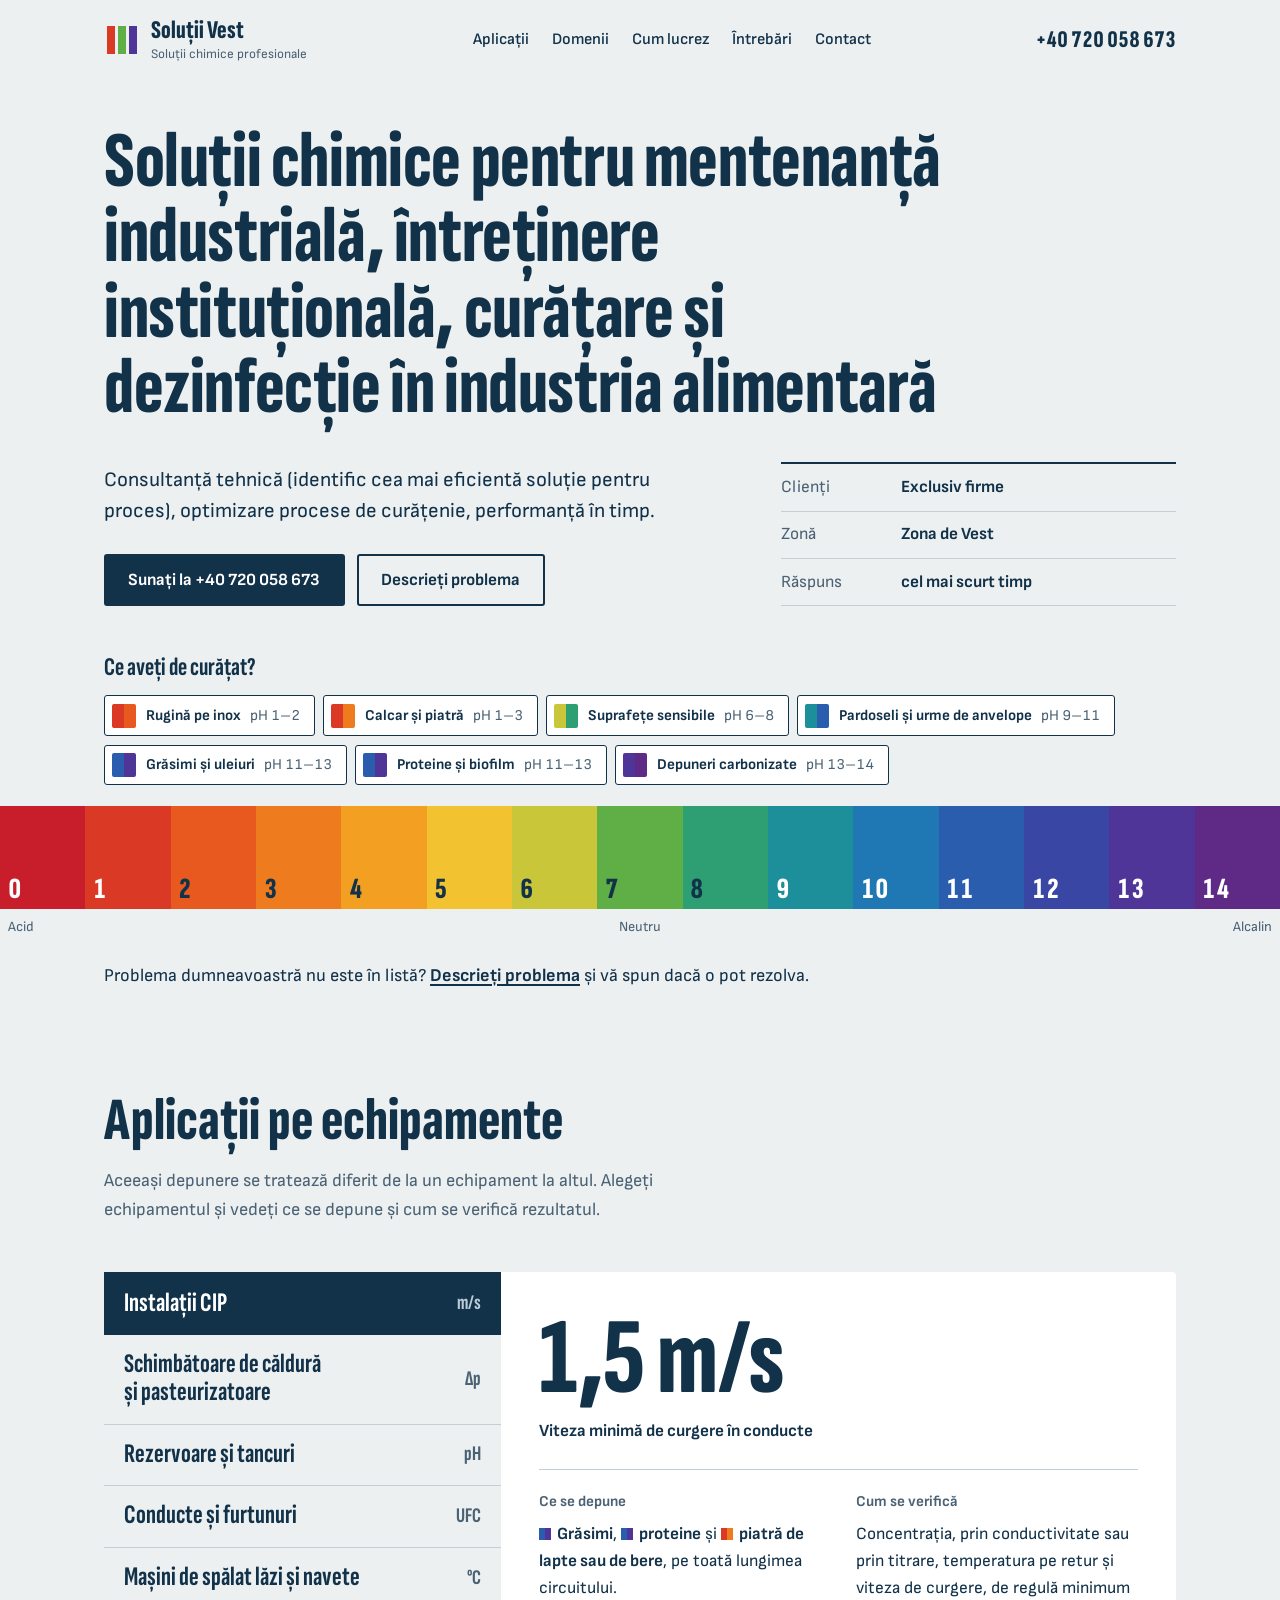
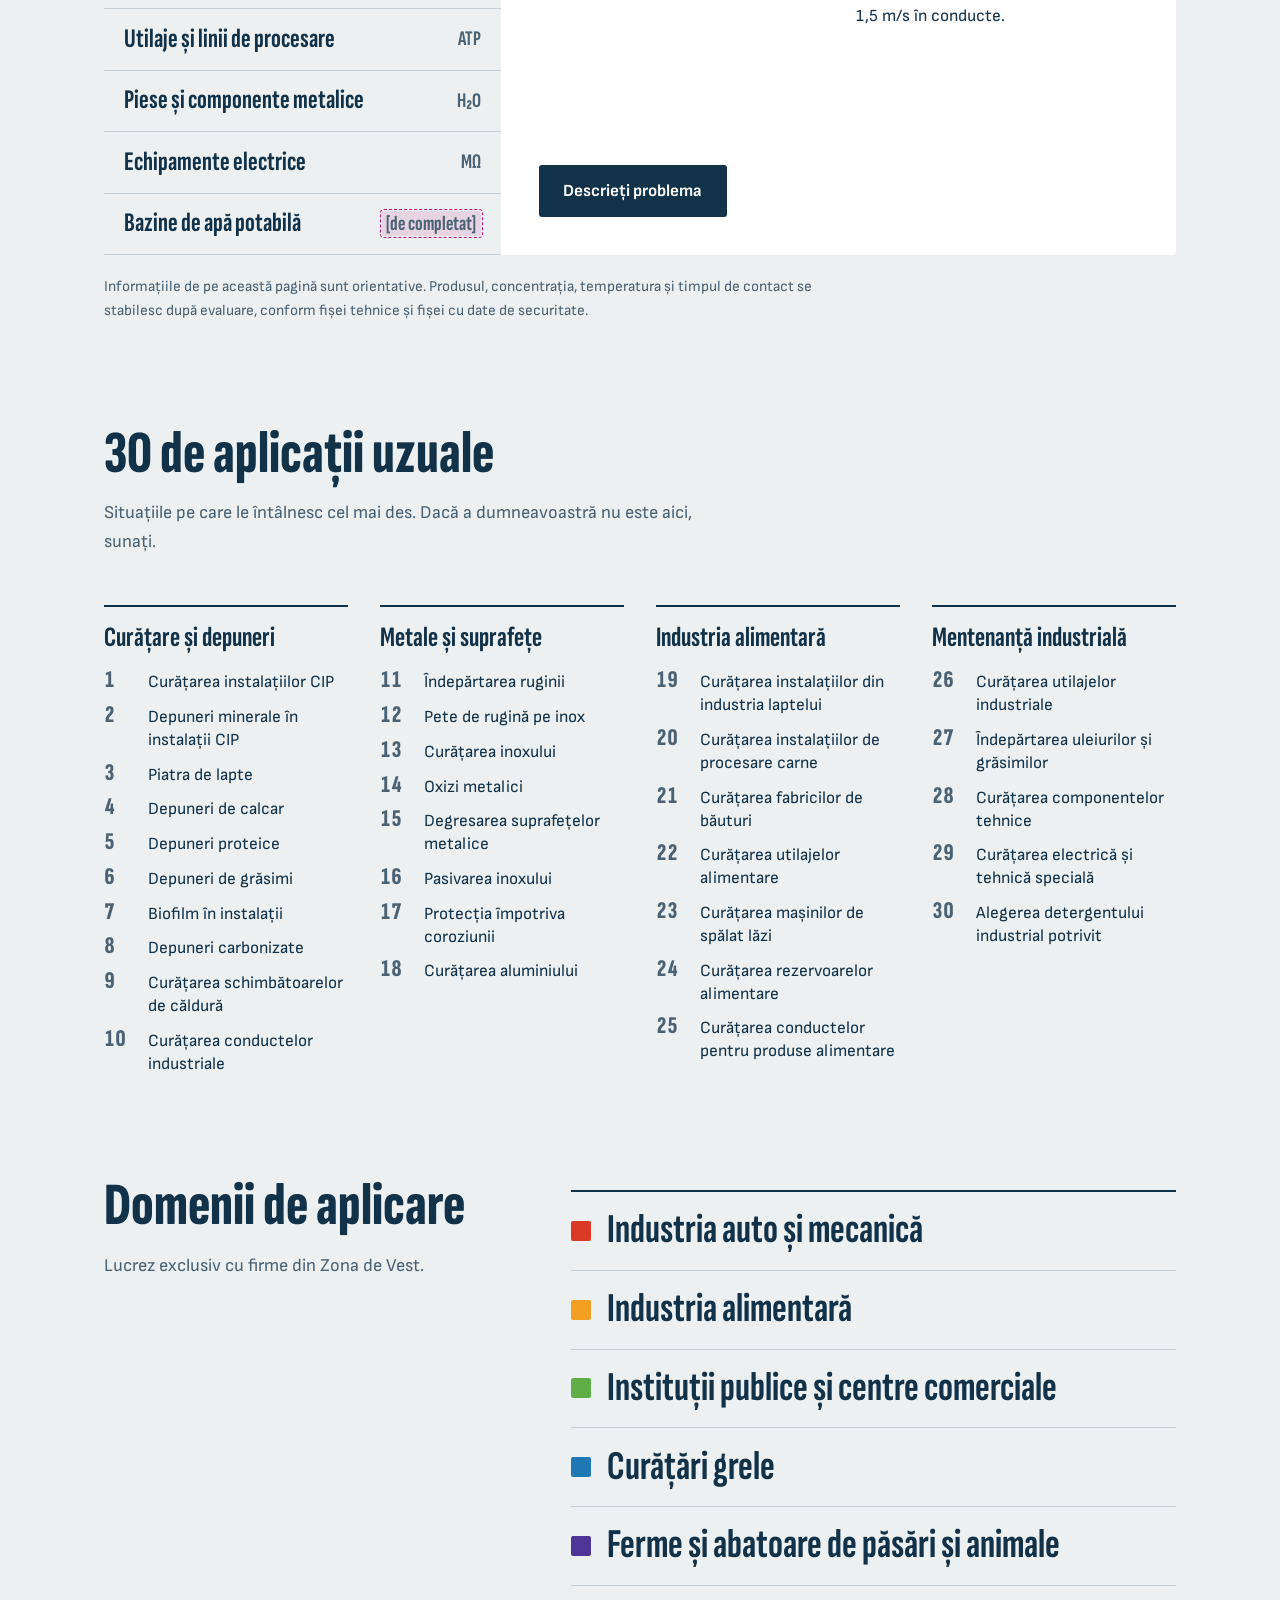
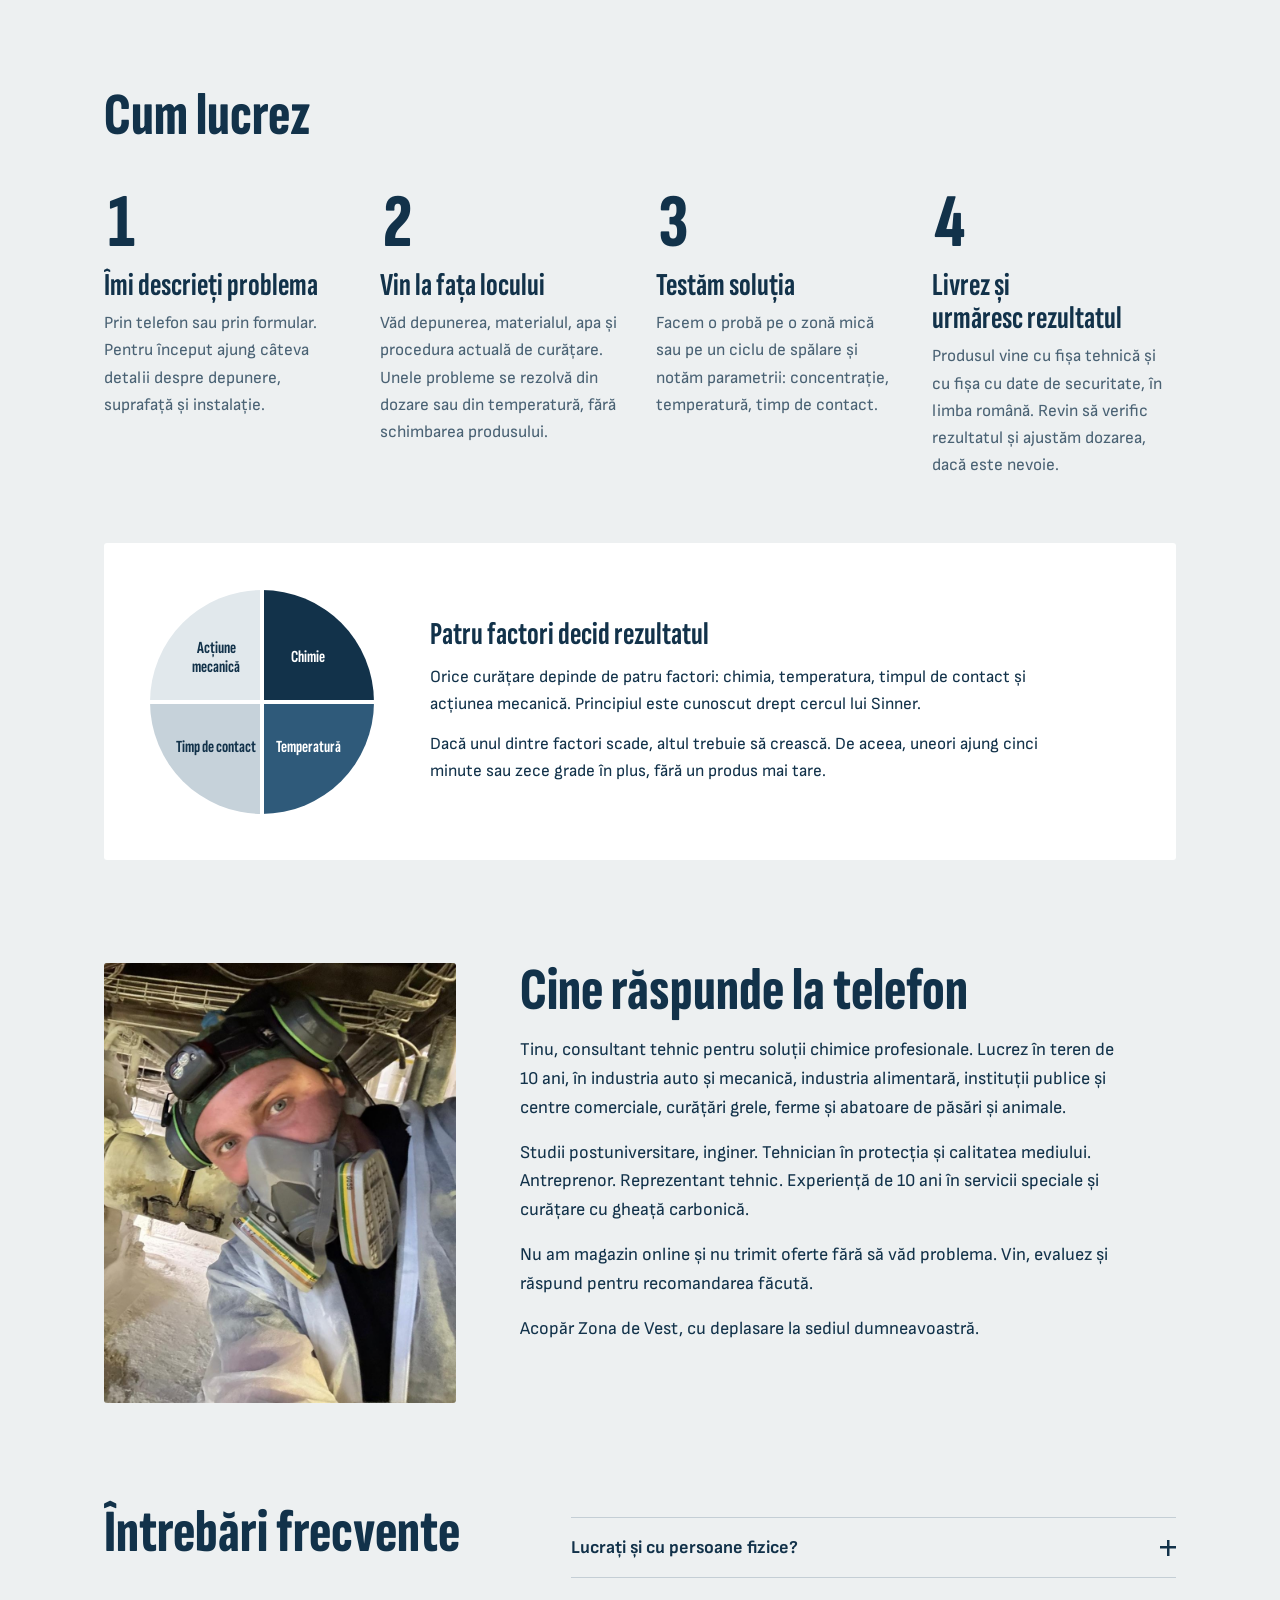
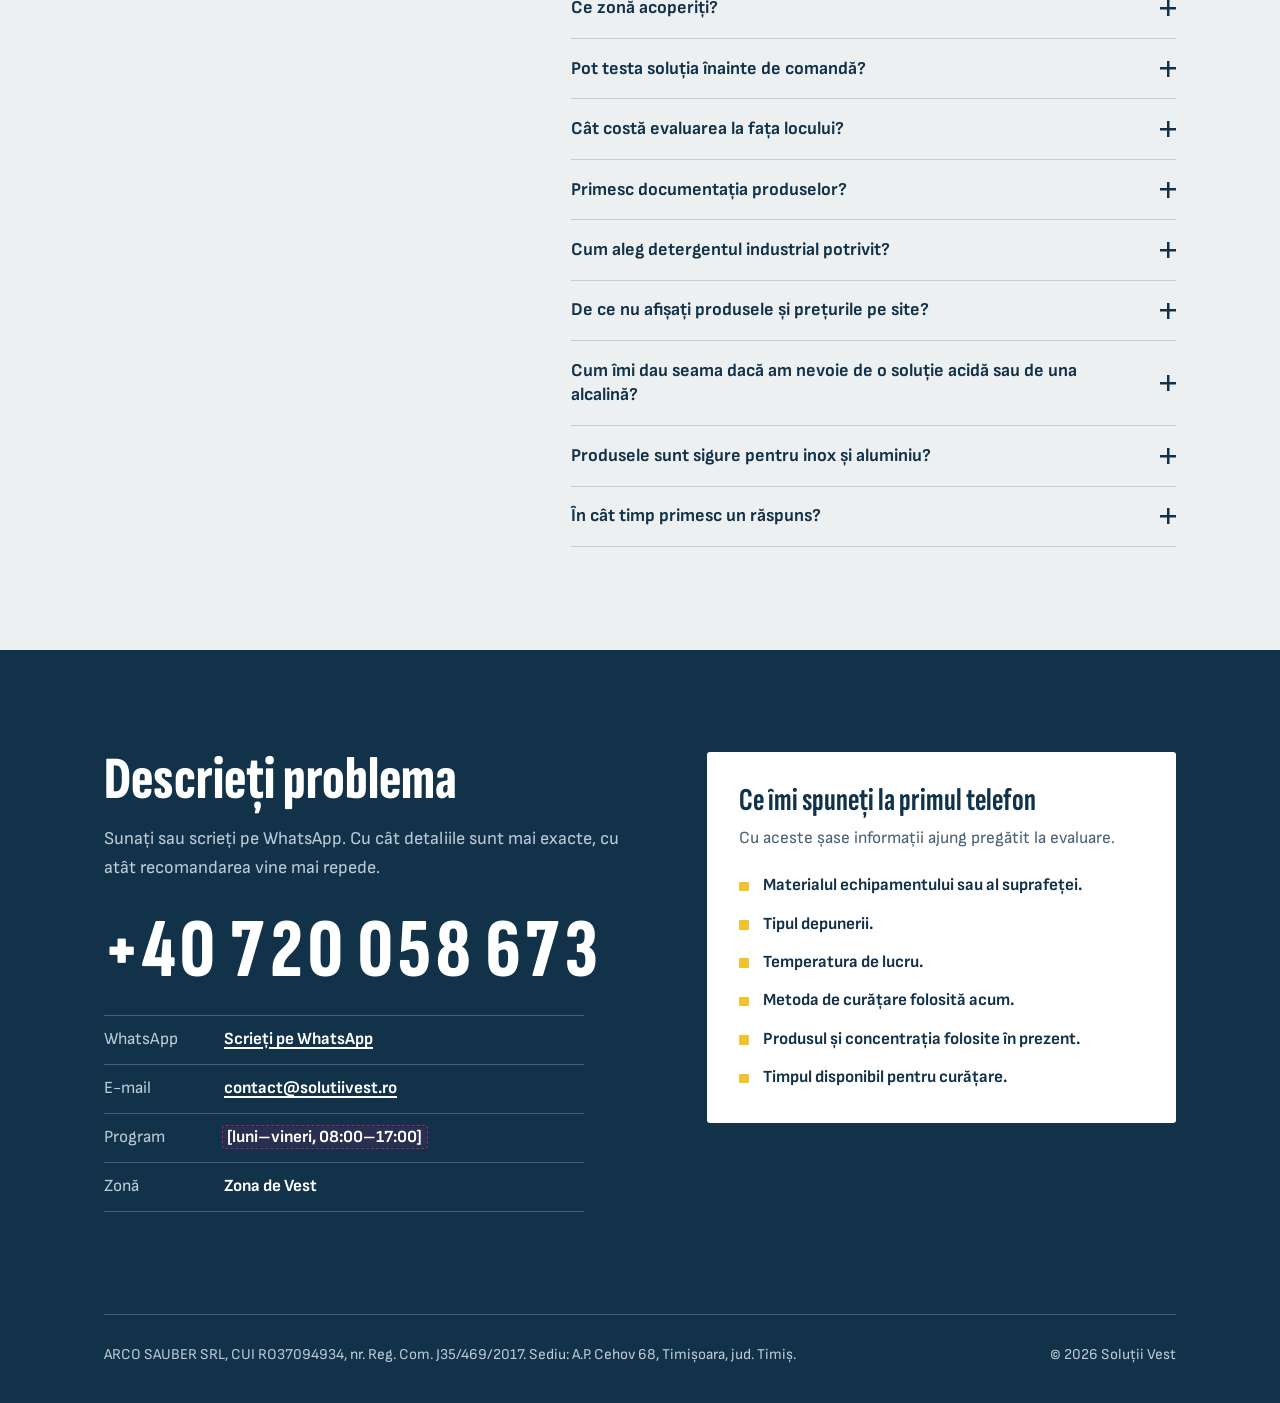
==== commit 51d38317: "feat: datele firmei, persoana, e-mailul și industriile; scoate bara „Versiune de lucru” [skip-audit]" ====
--- a/site/index.html
+++ b/site/index.html
@@ -28,11 +28,10 @@
 @font-face{font-family:"Titlu fallback";font-weight:500 900;src:local("Arial Bold"),local("Arial-BoldMT"),local("Roboto Bold"),local("Liberation Sans Bold");size-adjust:64.8%;ascent-override:138.8%;descent-override:46.3%;line-gap-override:0%}
 @font-face{font-family:"Text fallback";src:local("Arial"),local("ArialMT"),local("Roboto"),local("Liberation Sans");size-adjust:97.4%;ascent-override:92.4%;descent-override:30.8%;line-gap-override:0%}
 :root{--ground: #EDF0F1;--panel: #FFFFFF;--ink: #12324A;--ink-soft: #4A6274;--line: #C4CED5;--off: #D9DFE3;--band: #12324A;--on-band: #FFFFFF;--on-band-soft: #BBCAD5;--alert: #C8202C;--draft: #B8177A;--ph0: #C81E2B;--on0: #FFFFFF;--ph1: #DA3A25;--on1: #FFFFFF;--ph2: #E7591F;--on2: #12324A;--ph3: #EE7B1D;--on3: #12324A;--ph4: #F29F22;--on4: #12324A;--ph5: #F2C230;--on5: #12324A;--ph6: #C9C63A;--on6: #12324A;--ph7: #5FAE46;--on7: #12324A;--ph8: #2E9E73;--on8: #12324A;--ph9: #1C8F9A;--on9: #FFFFFF;--ph10: #1F78B4;--on10: #FFFFFF;--ph11: #2B5DAE;--on11: #FFFFFF;--ph12: #3A46A3;--on12: #FFFFFF;--ph13: #4E3597;--on13: #FFFFFF;--ph14: #5E2A86;--on14: #FFFFFF;--font-display: "Sofia Sans Extra Condensed", "Titlu fallback", "Arial Narrow", Arial, sans-serif;--font-body: "Sofia Sans", "Text fallback", Arial, Helvetica, sans-serif;--gutter: clamp(1.125rem, 4vw, 2.5rem);--radius: 3px;color-scheme: light}*, *::before, *::after{box-sizing: border-box}html{-webkit-text-size-adjust: 100%;scroll-padding-top: 1.5rem}@media (prefers-reduced-motion: no-preference){html{scroll-behavior: smooth}}body{margin: 0;background: var(--ground);color: var(--ink);font: 400 1.0625rem/1.6 var(--font-body);-webkit-font-smoothing: antialiased;overflow-wrap: break-word}h1, h2, h3, p, ul, ol, dl, dd, figure{margin: 0}ul, ol{padding: 0;list-style: none}img, svg{max-width: 100%}a{color: inherit;text-decoration-thickness: 1.5px;text-underline-offset: 0.18em}strong{font-weight: 700}:focus-visible{outline: 3px solid var(--ph10);outline-offset: 3px;border-radius: 2px}.wrap{max-width: 72rem;margin-inline: auto;padding-inline: var(--gutter)}.skip{position: absolute;left: var(--gutter);top: -4rem;z-index: 20;background: var(--ink);color: #fff;padding: 0.6rem 1rem;border-radius: var(--radius)}.skip:focus{top: 0.75rem}h1, h2, h3, .num{font-family: var(--font-display);text-wrap: balance}h1{font-weight: 800;font-size: clamp(2.75rem, 6.2vw, 5.1rem);line-height: 0.95;letter-spacing: -0.005em}h2{font-weight: 800;font-size: clamp(2.3rem, 4.8vw, 3.75rem);line-height: 0.96}h3{font-weight: 700;font-size: clamp(1.6rem, 2.5vw, 2rem);line-height: 1.04}.lead{font-size: clamp(1.125rem, 1.6vw, 1.3125rem);line-height: 1.5;max-width: 40rem}.intro{margin-top: 1rem;max-width: 40rem;color: var(--ink-soft);font-size: 1.125rem}.btn{display: inline-flex;align-items: center;justify-content: center;gap: 0.5rem;min-height: 3.25rem;padding: 0.7rem 1.4rem;font: 700 1.0625rem/1.2 var(--font-body);text-decoration: none;text-align: center;border: 2px solid var(--ink);border-radius: var(--radius);cursor: pointer;background: var(--ink);color: #fff;transition: background-color 0.15s, color 0.15s}.btn:hover{background: #0B2233;border-color: #0B2233}.btn-ghost{background: transparent;color: var(--ink)}.btn-ghost:hover{background: var(--ink);color: #fff}.btn-light{background: #fff;color: var(--ink);border-color: #fff}.btn-light:hover{background: var(--ground);border-color: var(--ground)}.btn[disabled]{opacity: 0.6;cursor: progress}.ph{background: color-mix(in srgb, var(--draft) 13%, transparent);outline: 1.5px dashed var(--draft);outline-offset: 1px;border-radius: 2px;padding-inline: 0.2em}.draft-bar{background: color-mix(in srgb, var(--draft) 10%, var(--ground));border-bottom: 1.5px dashed var(--draft);font-size: 0.9375rem;line-height: 1.4;padding-block: 0.5rem}.top{display: flex;align-items: center;justify-content: space-between;gap: 1rem 2rem;padding-block: 1.1rem}.brand{display: inline-flex;align-items: center;gap: 0.7rem;text-decoration: none;min-width: 0}.brand svg{flex: none;width: 2.25rem;height: 2.25rem}.brand-name{font: 800 1.6rem/1 var(--font-display)}.brand-sub{display: block;font-size: 0.8125rem;line-height: 1.2;color: var(--ink-soft)}.nav{display: none}.nav ul{display: flex;gap: clamp(1rem, 1.8vw, 1.75rem)}.nav a{text-decoration: none;font-weight: 600;font-size: 1rem}.nav a:hover{text-decoration: underline}.top-tel{flex: none;font: 800 1.5rem/1 var(--font-display);text-decoration: none;font-variant-numeric: tabular-nums}.top-tel:hover{text-decoration: underline}@media (min-width: 62rem){.nav{display: block}}.hero{padding-top: clamp(1.5rem, 3.5vw, 3rem)}.hero-row{display: grid;gap: 2rem 4rem;margin-top: clamp(1.5rem, 3vw, 2.25rem);grid-template-columns: minmax(0, 1fr);align-items: end}.cta{display: flex;flex-wrap: wrap;gap: 0.75rem;margin-top: 1.75rem}.facts{display: grid;gap: 0;border-top: 2px solid var(--ink)}.facts div{display: grid;grid-template-columns: 6.5rem minmax(0, 1fr);gap: 1rem;padding-block: 0.6rem;border-bottom: 1px solid var(--line)}.facts dt{color: var(--ink-soft)}.facts dd{font-weight: 700}@media (min-width: 62rem){.hero-row{grid-template-columns: minmax(0, 1.55fr) minmax(0, 1fr)}}.pick{margin-top: clamp(2.25rem, 4vw, 3rem)}.pick-q{font: 700 1.6rem/1.1 var(--font-display);margin-bottom: 0.8rem}.chips{display: flex;flex-wrap: wrap;gap: 0.5rem}.chip{display: inline-flex;align-items: center;gap: 0.6rem;padding: 0.45rem 0.85rem 0.45rem 0.45rem;background: var(--panel);border: 1.5px solid var(--ink);border-radius: var(--radius);text-decoration: none;font-weight: 700;font-size: 0.9375rem;line-height: 1.2;transition: background-color 0.15s, color 0.15s}.chip-sw{flex: none;width: 1.5rem;height: 1.5rem;border-radius: 2px;background: linear-gradient(90deg, var(--a) 50%, var(--b) 50%)}.chip-ph{font-weight: 400;color: var(--ink-soft);font-variant-numeric: tabular-nums;white-space: nowrap}.chip:hover, .chip:focus-visible{background: var(--ink);color: #fff}.chip:hover .chip-ph, .chip:focus-visible .chip-ph{color: var(--on-band-soft)}.scale{display: grid;grid-template-columns: repeat(15, minmax(0, 1fr));margin-top: 1.25rem}.cell{display: flex;align-items: flex-end;min-width: 0;height: clamp(3.25rem, 8vw, 6.5rem);padding: 0.25rem clamp(0.2rem, 0.6vw, 0.6rem);background: var(--c);color: var(--on);font: 800 clamp(0.95rem, 2.3vw, 2rem)/1 var(--font-display);font-variant-numeric: tabular-nums;transition: background-color 0.2s, color 0.2s}.scale-key{display: grid;grid-template-columns: repeat(3, minmax(0, 1fr));padding: 0.45rem clamp(0.2rem, 0.6vw, 0.6rem) 0;font-size: 0.875rem;color: var(--ink-soft)}.scale-key span:nth-child(2){text-align: center}.scale-key span:nth-child(3){text-align: right}@media (prefers-reduced-motion: no-preference){.cell{animation: develop 0.45s ease-out backwards;animation-delay: calc(var(--i) * 45ms + 150ms)}}@keyframes develop{from{background: var(--off);color: transparent}}.hero:has(#c-rugina:is(:hover,:focus-visible)) .cell:not(:nth-child(n+2):nth-child(-n+3)){background:var(--off);color:var(--ink-soft)}.hero:has(#c-calcar:is(:hover,:focus-visible)) .cell:not(:nth-child(n+2):nth-child(-n+4)){background:var(--off);color:var(--ink-soft)}.hero:has(#c-suprafete-sensibile:is(:hover,:focus-visible)) .cell:not(:nth-child(n+7):nth-child(-n+9)){background:var(--off);color:var(--ink-soft)}.hero:has(#c-pardoseli:is(:hover,:focus-visible)) .cell:not(:nth-child(n+10):nth-child(-n+12)){background:var(--off);color:var(--ink-soft)}.hero:has(#c-grasimi:is(:hover,:focus-visible)) .cell:not(:nth-child(n+12):nth-child(-n+14)){background:var(--off);color:var(--ink-soft)}.hero:has(#c-proteine-biofilm:is(:hover,:focus-visible)) .cell:not(:nth-child(n+12):nth-child(-n+14)){background:var(--off);color:var(--ink-soft)}.hero:has(#c-carbonizate:is(:hover,:focus-visible)) .cell:not(:nth-child(n+14):nth-child(-n+15)){background:var(--off);color:var(--ink-soft)}.sec{padding-block: clamp(3.5rem, 8vw, 6.5rem)}.sec-tight{padding-top: 0}.probs{--rail-gap: clamp(1.75rem, 4vw, 3rem);position: relative;margin-top: clamp(2rem, 4vw, 3rem);padding-left: var(--rail-gap)}.probs::before{content: "";position: absolute;left: 0;top: 0;bottom: 0;width: 8px;background: linear-gradient(to bottom, var(--ph1) 0%, var(--ph3) 20%, var(--ph7) 36%, var(--ph10) 52%, var(--ph12) 76%, var(--ph14) 100%)}.prob{position: relative;display: grid;gap: 1.1rem 2.5rem;grid-template-columns: minmax(0, 1fr);padding-block: clamp(1.75rem, 3vw, 2.5rem);border-top: 1px solid var(--line);scroll-margin-top: 1rem}.prob:first-child{border-top: 0;padding-top: 0}.prob:last-child{padding-bottom: 0}.prob::before{content: "";position: absolute;left: calc(-1 * var(--rail-gap) - 6px);top: clamp(1.75rem, 3vw, 2.5rem);width: 20px;height: 20px;border-radius: 2px;background: var(--zone);border: 3px solid var(--ground)}.prob:first-child::before{top: 0;border-top-width: 0;height: 17px}.prob-meta{display: flex;flex-wrap: wrap;align-items: baseline;gap: 0.35rem 1rem}.prob-ph{font: 800 2.5rem/0.95 var(--font-display);font-variant-numeric: tabular-nums;white-space: nowrap}.prob-kind{font-weight: 700;font-size: 0.9375rem;line-height: 1.3}.mini{display: grid;grid-template-columns: repeat(15, minmax(0, 1fr));gap: 2px;width: 100%;max-width: 10rem;flex-basis: 100%;margin-top: 0.4rem}.mini span{height: 10px;border-radius: 1px;background: var(--off)}.mini .on{background: var(--c)}.prob-body{min-width: 0}.prob-body p{margin-top: 0.7rem;max-width: 38rem}.prob:target h3, .app:target h3{background: linear-gradient(to top, color-mix(in srgb, var(--zone) 32%, transparent) 0.42em, transparent 0.42em);display: inline}.warn{align-self: start;min-width: 0;background: var(--panel);border-radius: var(--radius);padding: 1.1rem 1.25rem 1.2rem}.warn-h{display: flex;align-items: center;gap: 0.55rem;font-weight: 700;font-size: 1rem;line-height: 1.2}.warn-h svg{flex: none;width: 1.5rem;height: 1.5rem}.warn p{margin-top: 0.55rem;font-size: 1rem;line-height: 1.5}@media (min-width: 66rem){.prob{grid-template-columns: 10rem minmax(0, 1fr) minmax(0, 19rem)}.prob-meta{flex-direction: column;flex-wrap: nowrap;align-items: flex-start;align-self: start;gap: 0.35rem}.mini{flex-basis: auto;margin-top: 0.6rem}}.rule{display: grid;gap: 0.75rem 1.25rem;grid-template-columns: minmax(0, 1fr);margin-top: clamp(2rem, 4vw, 3rem);padding: 1.25rem 1.4rem;background: var(--panel);border-radius: var(--radius);border-left: 0}.rule p{max-width: 46rem}.rule .rule-main{display: flex;gap: 0.75rem;align-items: flex-start;font-weight: 700;font-size: 1.125rem;line-height: 1.4}.rule .rule-main svg{flex: none;width: 1.75rem;height: 1.75rem;margin-top: 0.05rem}.rule .rule-note{color: var(--ink-soft);font-size: 0.9375rem}.after{margin-top: 1.75rem;font-size: 1.125rem}.hero .after{margin-top: 1.5rem}.apps-note{margin-top: 1.25rem;max-width: 46rem;font-size: 0.9375rem;color: var(--ink-soft)}.after a{font-weight: 700}.apps{margin-top: clamp(2rem, 4vw, 3rem);border-top: 2px solid var(--ink)}.app{--zone: var(--ph5);border-bottom: 1px solid var(--line);scroll-margin-top: 1rem}.app summary{display: flex;align-items: center;gap: 1rem;padding-block: 1rem;cursor: pointer;list-style: none}.app summary::-webkit-details-marker{display: none}.app summary h3{flex: 1 1 auto;min-width: 0;font-size: clamp(1.45rem, 2.1vw, 1.7rem)}.app-unit{flex: none;font: 700 1.3rem/1 var(--font-display);color: var(--ink-soft)}.app summary::after{content: "";flex: none;width: 0.9rem;height: 0.9rem;background: linear-gradient(var(--ink), var(--ink)) center / 100% 2.5px no-repeat, linear-gradient(var(--ink), var(--ink)) center / 2.5px 100% no-repeat;transition: transform 0.2s}.app[open] summary::after{transform: rotate(45deg)}.app-panel{padding-bottom: 1.75rem}.app-token{font: 800 clamp(3.75rem, 10vw, 6.75rem)/0.9 var(--font-display);letter-spacing: -0.01em}.app-note{margin-top: 0.6rem;font-weight: 700;max-width: 26rem}.app-cols{display: grid;gap: 1.25rem 2.25rem;grid-template-columns: minmax(0, 1fr);margin-top: 1.5rem;padding-top: 1.25rem;border-top: 1px solid var(--line)}.app-cols > div{min-width: 0}.app-cols p{max-width: 34rem}.app-label{font-weight: 700;font-size: 0.9375rem;color: var(--ink-soft)}.app-label + p{margin-top: 0.45rem}.dep{font-weight: 700;padding-left: 1.05em;background: linear-gradient(90deg, var(--a) 50%, var(--b) 50%) 0 52% / 0.72em 0.72em no-repeat}.app-panel .btn{margin-top: 1.5rem}@media (prefers-reduced-motion: no-preference){.app[open] .app-panel{animation: app-in 0.3s ease-out}}@keyframes app-in{from{opacity: 0;transform: translateY(0.6rem)}}@media (prefers-reduced-motion: reduce){.app summary::after{transition: none}}@media (min-width: 62rem){.apps{position: relative;min-height: 36rem;border-top: 0}.apps::after{content: "Alegeți un echipament din listă.";position: absolute;top: 0;right: 0;bottom: 0;width: 63%;display: grid;place-items: center;background: var(--off);color: var(--ink-soft);border-radius: 0 var(--radius) var(--radius) 0}.app{width: 37%;border-bottom: 0}.app summary{padding: 1.02rem 1.25rem;border-bottom: 1px solid var(--line);transition: background-color 0.15s, color 0.15s}.app:first-child summary{border-top: 1px solid var(--line)}.app summary::after{display: none}.app:not([open]) summary:hover{background: var(--off)}.app[open] summary{background: var(--ink);border-color: var(--ink);color: #fff;cursor: default}.app[open] .app-unit{color: var(--on-band-soft)}.app-panel{position: absolute;z-index: 1;top: 0;right: 0;bottom: 0;width: 63%;display: flex;flex-direction: column;padding: clamp(1.75rem, 3vw, 2.75rem);background: var(--panel);border-radius: 0 var(--radius) var(--radius) 0}.app-cols{grid-template-columns: repeat(auto-fit, minmax(11rem, 1fr))}.app-panel .btn{margin-top: auto;align-self: flex-start}}.usual{display: grid;gap: 2.25rem 2.5rem;grid-template-columns: minmax(0, 1fr);margin-top: clamp(2rem, 4vw, 3rem)}.usual-group{min-width: 0;border-top: 2px solid var(--ink);padding-top: 1rem}.usual-group h3{font-size: clamp(1.5rem, 2.2vw, 1.8rem)}.usual ul{display: grid;gap: 0.55rem;margin-top: 1rem}.usual li{display: grid;grid-template-columns: 2.25rem minmax(0, 1fr);column-gap: 0.5rem;align-items: baseline;line-height: 1.35}.usual .num{font: 800 1.5rem/1 var(--font-display);font-variant-numeric: tabular-nums;color: var(--ink-soft)}@media (min-width: 40rem){.usual{grid-template-columns: repeat(2, minmax(0, 1fr))}}@media (min-width: 62rem){.usual{grid-template-columns: repeat(4, minmax(0, 1fr));gap: 2.25rem 2rem}}.dom{display: grid;gap: 1.5rem 4rem;grid-template-columns: minmax(0, 1fr)}.dom-list{margin-top: 0.5rem;border-top: 2px solid var(--ink)}.dom-list li{display: grid;grid-template-columns: 1.25rem minmax(0, 1fr);column-gap: 1rem;align-items: center;padding-block: 0.9rem;border-bottom: 1px solid var(--line)}.dom-list h3{font-size: clamp(1.75rem, 3.2vw, 2.6rem);line-height: 1}.dom-sw{width: 1.25rem;height: 1.25rem;border-radius: 2px;background: var(--c)}@media (min-width: 62rem){.dom{grid-template-columns: minmax(0, 1fr) minmax(0, 1.5fr);align-items: start}.dom-head{position: sticky;top: 5rem}.dom-list{margin-top: 0.75rem}.dom-list li{padding-block: 1.15rem}}.steps{display: grid;gap: 1.75rem 2rem;grid-template-columns: minmax(0, 1fr);margin-top: clamp(2rem, 4vw, 3rem);counter-reset: pas}.steps li{min-width: 0;counter-increment: pas;display: grid;grid-template-columns: 2.75rem minmax(0, 1fr);column-gap: 1rem;align-items: start}.steps li::before{content: counter(pas);grid-row: 1 / span 2;font: 800 4rem/0.8 var(--font-display);font-variant-numeric: tabular-nums}.steps p{margin-top: 0.5rem;color: var(--ink-soft);max-width: 38rem}@media (min-width: 60rem){.steps{grid-template-columns: repeat(4, minmax(0, 1fr));gap: 2rem}.steps li{display: block}.steps li::before{display: block;font-size: 4.75rem;margin-bottom: 0.9rem}}.sinner{display: grid;gap: 1.75rem 3rem;grid-template-columns: minmax(0, 1fr);align-items: center;margin-top: clamp(2.5rem, 5vw, 4rem);padding: clamp(1.5rem, 3vw, 2.5rem);background: var(--panel);border-radius: var(--radius)}.sinner svg{display: block;width: 100%;max-width: 15rem;height: auto}.sinner p{margin-top: 0.8rem;max-width: 38rem}.sinner text{font-family: var(--font-display);font-weight: 700;font-size: 17px}@media (min-width: 48rem){.sinner{grid-template-columns: 15rem minmax(0, 1fr)}}.cases{display: grid;gap: 1.25rem;grid-template-columns: repeat(auto-fit, minmax(min(100%, 17rem), 1fr));margin-top: clamp(2rem, 4vw, 3rem)}.case{min-width: 0;background: var(--panel);border-radius: var(--radius);padding: 1.4rem 1.5rem 1.6rem}.case dl{display: grid;gap: 1rem}.case dt{font-weight: 700;font-size: 0.9375rem}.case dd{margin-top: 0.2rem}.case dd.result{font: 700 1.5rem/1.15 var(--font-display)}.about{display: grid;gap: 2rem 4rem;grid-template-columns: minmax(0, 1fr);align-items: start}.about-text p{margin-top: 1rem;max-width: 38rem;font-size: 1.125rem}.photo{aspect-ratio: 4 / 5;width: 100%;max-width: 22rem;border-radius: var(--radius);display: flex;align-items: flex-end;padding: 1rem;font-size: 0.9375rem;line-height: 1.4;color: var(--ink);background: repeating-linear-gradient(135deg, var(--off) 0 10px, #E4E9EC 10px 20px);outline: 1.5px dashed var(--draft);outline-offset: -1.5px}.photo-img{display: block;width: 100%;max-width: 22rem;height: auto;aspect-ratio: 4 / 5;object-fit: cover;border-radius: var(--radius)}@media (min-width: 52rem){.about{grid-template-columns: minmax(0, 22rem) minmax(0, 1fr)}}.faq{margin-top: clamp(1.5rem, 3vw, 2.5rem);border-bottom: 1px solid var(--line)}@media (min-width: 62rem){.dom > .faq{margin-top: 0.75rem}}.faq details{border-top: 1px solid var(--line)}.faq summary{display: flex;justify-content: space-between;align-items: center;gap: 1.5rem;padding-block: 1.1rem;cursor: pointer;font-weight: 700;font-size: 1.125rem;line-height: 1.35;list-style: none}.faq summary::-webkit-details-marker{display: none}.faq summary::after{content: "";flex: none;width: 1rem;height: 1rem;background: linear-gradient(var(--ink), var(--ink)) center / 100% 2.5px no-repeat, linear-gradient(var(--ink), var(--ink)) center / 2.5px 100% no-repeat;transition: transform 0.2s}.faq details[open] summary::after{transform: rotate(45deg)}.faq details p{padding-bottom: 1.25rem;max-width: 42rem}@media (prefers-reduced-motion: reduce){.faq summary::after{transition: none}}.band{background: var(--band);color: var(--on-band)}.band .intro{color: var(--on-band-soft)}.contact{display: grid;gap: 2.5rem 4rem;grid-template-columns: minmax(0, 1fr);align-items: start}.tel-xl{display: inline-block;margin-top: 1.75rem;font: 800 clamp(3rem, 7.5vw, 5.25rem)/0.95 var(--font-display);text-decoration: none;font-variant-numeric: tabular-nums}.tel-xl:hover{text-decoration: underline;text-decoration-thickness: 3px}.ways{display: grid;margin-top: 1.5rem;border-top: 1px solid rgb(255 255 255 / 0.22);max-width: 30rem}.ways div{display: grid;grid-template-columns: 6.5rem minmax(0, 1fr);gap: 1rem;padding-block: 0.65rem;border-bottom: 1px solid rgb(255 255 255 / 0.22)}.ways dt{color: var(--on-band-soft)}.ways dd{font-weight: 700}.need{background: var(--panel);color: var(--ink);border-radius: var(--radius);padding: clamp(1.25rem, 3vw, 2rem)}.need p{margin-top: 0.5rem;color: var(--ink-soft)}.need ul{display: grid;gap: 0.7rem;margin-top: 1.25rem;font-size: 1.0625rem;font-weight: 700}.need li{position: relative;padding-left: 1.5rem}.need li::before{content: "";position: absolute;left: 0;top: 0.55em;width: 0.6rem;height: 0.6rem;border-radius: 1px;background: var(--ph5)}@media (min-width: 62rem){.contact{grid-template-columns: minmax(0, 1.15fr) minmax(0, 1fr)}}.foot{padding-bottom: 2.25rem;font-size: 0.9375rem;color: var(--on-band-soft)}.foot-in{display: flex;flex-wrap: wrap;justify-content: space-between;gap: 1rem 3rem;padding-top: 1.75rem;border-top: 1px solid rgb(255 255 255 / 0.22)}.foot p{max-width: 44rem}.foot a{color: #fff}.dock{display: none}@media (max-width: 43.99rem){.dock{position: fixed;left: 0;right: 0;bottom: 0;z-index: 10;display: grid;grid-template-columns: repeat(2, minmax(0, 1fr));gap: 0.5rem;padding: 0.5rem 0.75rem calc(0.5rem + env(safe-area-inset-bottom, 0px));background: var(--panel);border-top: 1px solid var(--line)}.dock .btn{min-height: 2.9rem;padding-inline: 0.5rem;font-size: 1rem}.foot{padding-bottom: 6rem}.top-tel{font-size: 1.35rem}.brand-sub{display: none}}@media (max-width: 29.99rem){body{font-size: 1rem}.chip-ph{display: none}.chip{padding-right: 0.7rem;font-size: 0.875rem}.cta .btn{flex: 1 1 100%}}@media print{.dock, .draft-bar, .nav, .skip{display: none}body{background: #fff}}</style>
-<script type="application/ld+json">{"@context":"https://schema.org","@graph":[{"@type":"ProfessionalService","@id":"https://domeniu.ro/#firma","name":"Soluții Vest","legalName":"[Denumirea firmei, cu forma juridică]","description":"Soluții chimice pentru mentenanță industrială, întreținere instituțională, curățare și dezinfecție în industria alimentară, în Zona de Vest. Doar firme.","url":"https://domeniu.ro/","image":"https://domeniu.ro/og.png","telephone":"+40720058673","email":"[adresa de e-mail]","address":{"@type":"PostalAddress","streetAddress":"[strada și numărul]","addressLocality":"[localitatea]","addressRegion":"[județul]","postalCode":"[codul poștal]","addressCountry":"RO"},"areaServed":{"@type":"AdministrativeArea","name":"Zona de Vest"},"knowsAbout":["curățarea schimbătoarelor de căldură","pasivarea inoxului","degresarea pieselor metalice","detergenți profesionali","curățare industrială","detartrare","degresare industrială","igienizare în industria alimentară","instalații de spălare CIP","întreținerea pardoselilor industriale","curățarea bazinelor de apă potabilă"]},{"@type":"WebSite","@id":"https://domeniu.ro/#site","url":"https://domeniu.ro/","name":"Soluții Vest","inLanguage":"ro-RO","publisher":{"@id":"https://domeniu.ro/#firma"}},{"@type":"WebPage","@id":"https://domeniu.ro/#pagina","url":"https://domeniu.ro/","name":"Soluții chimice pentru industrie și instituții, Zona de Vest","description":"Soluții chimice pentru mentenanță industrială, întreținere instituțională, curățare și dezinfecție în industria alimentară, în Zona de Vest. Doar firme.","inLanguage":"ro-RO","isPartOf":{"@id":"https://domeniu.ro/#site"},"about":{"@id":"https://domeniu.ro/#firma"}},{"@type":"FAQPage","@id":"https://domeniu.ro/#intrebari","mainEntity":[{"@type":"Question","name":"Lucrați și cu persoane fizice?","acceptedAnswer":{"@type":"Answer","text":"Nu. Lucrez exclusiv cu firme și instituții, în domeniile de aplicare de mai sus: industria auto și mecanică, industria alimentară, instituții publice și centre comerciale, curățări grele, ferme și abatoare."}},{"@type":"Question","name":"Ce zonă acoperiți?","acceptedAnswer":{"@type":"Answer","text":"Acopăr Zona de Vest, inclusiv [localitățile deservite]. Pentru proiecte mai mari discutăm și în afara zonei."}},{"@type":"Question","name":"Pot testa soluția înainte de comandă?","acceptedAnswer":{"@type":"Answer","text":"Da. Recomandarea se verifică printr-o probă la fața locului, pe o zonă mică sau pe un ciclu de spălare, înainte de orice comandă."}},{"@type":"Question","name":"Cât costă evaluarea la fața locului?","acceptedAnswer":{"@type":"Answer","text":"[Evaluarea este gratuită sau are un tarif: de completat.]"}},{"@type":"Question","name":"Primesc documentația produselor?","acceptedAnswer":{"@type":"Answer","text":"Da. Fiecare produs se livrează cu fișa tehnică și cu fișa cu date de securitate, în limba română."}},{"@type":"Question","name":"Cum aleg detergentul industrial potrivit?","acceptedAnswer":{"@type":"Answer","text":"După patru lucruri: tipul depunerii, materialul suprafeței, metoda de curățare și apa folosită. Abia apoi contează produsul. Un detergent bun, folosit la concentrația sau la temperatura greșită, dă același rezultat ca unul slab."}},{"@type":"Question","name":"De ce nu afișați produsele și prețurile pe site?","acceptedAnswer":{"@type":"Answer","text":"Pentru că alegerea depinde de depunere, de material și de instalație. Același produs poate rezolva o problemă într-un loc și poate strica o suprafață în altul. Întâi evaluez, apoi recomand."}},{"@type":"Question","name":"Cum îmi dau seama dacă am nevoie de o soluție acidă sau de una alcalină?","acceptedAnswer":{"@type":"Answer","text":"Ca regulă generală, depunerile minerale (calcar, rugină) cer soluții acide, iar murdăria organică (grăsimi, proteine) cere soluții alcaline. În practică apar des depuneri mixte, de aceea este nevoie de evaluare."}},{"@type":"Question","name":"Produsele sunt sigure pentru inox și aluminiu?","acceptedAnswer":{"@type":"Answer","text":"Depinde de produs. Inoxul nu tolerează contactul prelungit cu clorurile, iar aluminiul este atacat atât de soluțiile puternic alcaline, cât și de cele puternic acide. Verific compatibilitatea înainte de orice recomandare."}},{"@type":"Question","name":"În cât timp primesc un răspuns?","acceptedAnswer":{"@type":"Answer","text":"Răspund la solicitări în cel mai scurt timp. Pentru urgențe, sunați direct."}}]}]}</script>
+<script type="application/ld+json">{"@context":"https://schema.org","@graph":[{"@type":"ProfessionalService","@id":"https://domeniu.ro/#firma","name":"Soluții Vest","legalName":"ARCO SAUBER SRL","description":"Soluții chimice pentru mentenanță industrială, întreținere instituțională, curățare și dezinfecție în industria alimentară, în Zona de Vest. Doar firme.","url":"https://domeniu.ro/","image":"https://domeniu.ro/og.png","telephone":"+40720058673","email":"contact@solutiivest.ro","address":{"@type":"PostalAddress","streetAddress":"A.P. Cehov 68","addressLocality":"Timișoara","addressRegion":"Timiș","postalCode":"[codul poștal]","addressCountry":"RO"},"areaServed":{"@type":"AdministrativeArea","name":"Zona de Vest"},"knowsAbout":["curățarea schimbătoarelor de căldură","pasivarea inoxului","degresarea pieselor metalice","detergenți profesionali","curățare industrială","detartrare","degresare industrială","igienizare în industria alimentară","instalații de spălare CIP","întreținerea pardoselilor industriale","curățarea bazinelor de apă potabilă"],"vatID":"RO37094934"},{"@type":"WebSite","@id":"https://domeniu.ro/#site","url":"https://domeniu.ro/","name":"Soluții Vest","inLanguage":"ro-RO","publisher":{"@id":"https://domeniu.ro/#firma"}},{"@type":"WebPage","@id":"https://domeniu.ro/#pagina","url":"https://domeniu.ro/","name":"Soluții chimice pentru industrie și instituții, Zona de Vest","description":"Soluții chimice pentru mentenanță industrială, întreținere instituțională, curățare și dezinfecție în industria alimentară, în Zona de Vest. Doar firme.","inLanguage":"ro-RO","isPartOf":{"@id":"https://domeniu.ro/#site"},"about":{"@id":"https://domeniu.ro/#firma"}},{"@type":"FAQPage","@id":"https://domeniu.ro/#intrebari","mainEntity":[{"@type":"Question","name":"Lucrați și cu persoane fizice?","acceptedAnswer":{"@type":"Answer","text":"Nu. Lucrez exclusiv cu firme și instituții, în domeniile de aplicare de mai sus: industria auto și mecanică, industria alimentară, instituții publice și centre comerciale, curățări grele, ferme și abatoare."}},{"@type":"Question","name":"Ce zonă acoperiți?","acceptedAnswer":{"@type":"Answer","text":"Acopăr Zona de Vest, inclusiv [localitățile deservite]. Pentru proiecte mai mari discutăm și în afara zonei."}},{"@type":"Question","name":"Pot testa soluția înainte de comandă?","acceptedAnswer":{"@type":"Answer","text":"Da. Recomandarea se verifică printr-o probă la fața locului, pe o zonă mică sau pe un ciclu de spălare, înainte de orice comandă."}},{"@type":"Question","name":"Cât costă evaluarea la fața locului?","acceptedAnswer":{"@type":"Answer","text":"[Evaluarea este gratuită sau are un tarif: de completat.]"}},{"@type":"Question","name":"Primesc documentația produselor?","acceptedAnswer":{"@type":"Answer","text":"Da. Fiecare produs se livrează cu fișa tehnică și cu fișa cu date de securitate, în limba română."}},{"@type":"Question","name":"Cum aleg detergentul industrial potrivit?","acceptedAnswer":{"@type":"Answer","text":"După patru lucruri: tipul depunerii, materialul suprafeței, metoda de curățare și apa folosită. Abia apoi contează produsul. Un detergent bun, folosit la concentrația sau la temperatura greșită, dă același rezultat ca unul slab."}},{"@type":"Question","name":"De ce nu afișați produsele și prețurile pe site?","acceptedAnswer":{"@type":"Answer","text":"Pentru că alegerea depinde de depunere, de material și de instalație. Același produs poate rezolva o problemă într-un loc și poate strica o suprafață în altul. Întâi evaluez, apoi recomand."}},{"@type":"Question","name":"Cum îmi dau seama dacă am nevoie de o soluție acidă sau de una alcalină?","acceptedAnswer":{"@type":"Answer","text":"Ca regulă generală, depunerile minerale (calcar, rugină) cer soluții acide, iar murdăria organică (grăsimi, proteine) cere soluții alcaline. În practică apar des depuneri mixte, de aceea este nevoie de evaluare."}},{"@type":"Question","name":"Produsele sunt sigure pentru inox și aluminiu?","acceptedAnswer":{"@type":"Answer","text":"Depinde de produs. Inoxul nu tolerează contactul prelungit cu clorurile, iar aluminiul este atacat atât de soluțiile puternic alcaline, cât și de cele puternic acide. Verific compatibilitatea înainte de orice recomandare."}},{"@type":"Question","name":"În cât timp primesc un răspuns?","acceptedAnswer":{"@type":"Answer","text":"Răspund la solicitări în cel mai scurt timp. Pentru urgențe, sunați direct."}}]}]}</script>
 </head>
 <body>
 <a class="skip" href="#continut">Salt la conținut</a>
-<div class="draft-bar"><div class="wrap">Versiune de lucru. Textele marcate așteaptă datele reale, iar pagina rămâne blocată la indexare până la completarea lor.</div></div>
 <header class="wrap top">
   <a class="brand" href="#sus"><svg viewBox="0 0 36 36" aria-hidden="true" focusable="false"><rect x="3" y="4" width="8" height="28" fill="#DA3A25"/><rect x="14" y="4" width="8" height="28" fill="#5FAE46"/><rect x="25" y="4" width="8" height="28" fill="#4E3597"/></svg><span><span class="brand-name">Soluții Vest</span><span class="brand-sub">Soluții chimice profesionale</span></span></a>
   <nav class="nav" aria-label="Secțiunile paginii">
@@ -294,10 +293,10 @@
 
 <section class="sec sec-tight" id="despre">
   <div class="wrap about">
-    <img class="photo-img" src="foto.jpg" width="880" height="1100" alt="[Prenume Nume], consultant tehnic, la un client" loading="lazy" decoding="async">
+    <img class="photo-img" src="foto.jpg" width="880" height="1100" alt="Tinu, consultant tehnic, la un client" loading="lazy" decoding="async">
     <div class="about-text">
       <h2>Cine răspunde la telefon</h2>
-      <p><span class="ph">[Prenume Nume]</span>, consultant tehnic pentru soluții chimice profesionale. Lucrez în teren de 10 ani, în <span class="ph">[industriile în care am lucrat]</span>.</p>
+      <p>Tinu, consultant tehnic pentru soluții chimice profesionale. Lucrez în teren de 10 ani, în industria auto și mecanică, industria alimentară, instituții publice și centre comerciale, curățări grele, ferme și abatoare de păsări și animale.</p>
       <p>Studii postuniversitare, inginer. Tehnician în protecția și calitatea mediului. Antreprenor. Reprezentant tehnic. Experiență de 10 ani în servicii speciale și curățare cu gheață carbonică.</p>
       <p>Nu am magazin online și nu trimit oferte fără să văd problema. Vin, evaluez și răspund pentru recomandarea făcută.</p>
       <p>Acopăr Zona de Vest, cu deplasare la sediul dumneavoastră.</p>
@@ -329,7 +328,7 @@
       <p class="intro">Sunați sau scrieți pe WhatsApp. Cu cât detaliile sunt mai exacte, cu atât recomandarea vine mai repede.</p>
       <a class="tel-xl" href="tel:+40720058673">+40 720 058 673</a>
       <dl class="ways">
-        <div><dt>WhatsApp</dt><dd><a href="https://wa.me/40720058673">Scrieți pe WhatsApp</a></dd></div><div><dt>E-mail</dt><dd><span class="ph">[adresa de e-mail]</span></dd></div><div><dt>Program</dt><dd><span class="ph">[luni–vineri, 08:00–17:00]</span></dd></div><div><dt>Zonă</dt><dd>Zona de Vest</dd></div>
+        <div><dt>WhatsApp</dt><dd><a href="https://wa.me/40720058673">Scrieți pe WhatsApp</a></dd></div><div><dt>E-mail</dt><dd><a href="mailto:contact@solutiivest.ro">contact@solutiivest.ro</a></dd></div><div><dt>Program</dt><dd><span class="ph">[luni–vineri, 08:00–17:00]</span></dd></div><div><dt>Zonă</dt><dd>Zona de Vest</dd></div>
       </dl>
     </div>
     <div class="need">
@@ -340,7 +339,7 @@
   </div>
   <footer class="wrap foot">
     <div class="foot-in">
-      <p><span class="ph">[Denumirea firmei, cu forma juridică]</span>, CUI <span class="ph">[CUI]</span>, nr. Reg. Com. <span class="ph">[J00/000/0000]</span>. Sediu: <span class="ph">[strada și numărul]</span>, <span class="ph">[localitatea]</span>, jud. <span class="ph">[județul]</span>.</p>
+      <p>ARCO SAUBER SRL, CUI RO37094934, nr. Reg. Com. J35/469/2017. Sediu: A.P. Cehov 68, Timișoara, jud. Timiș.</p>
       <p>© 2026 Soluții Vest</p>
     </div>
   </footer>
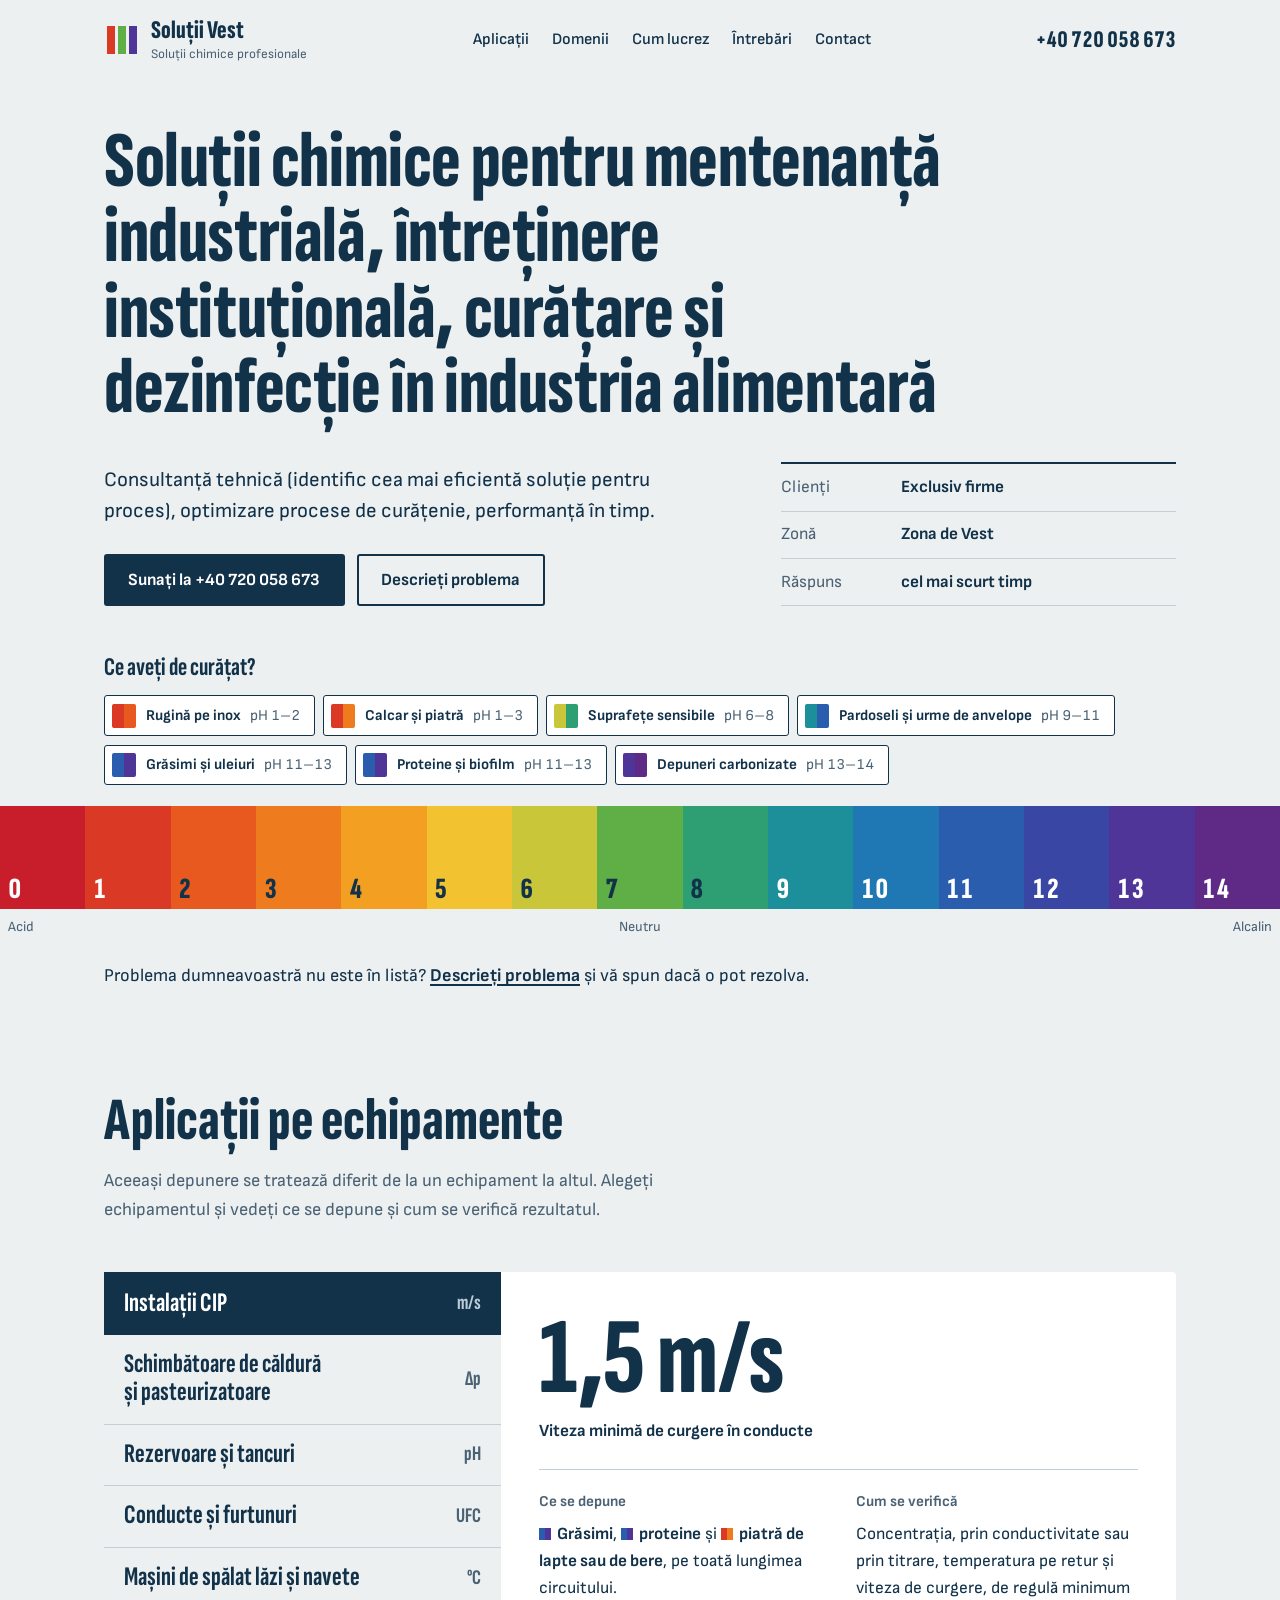
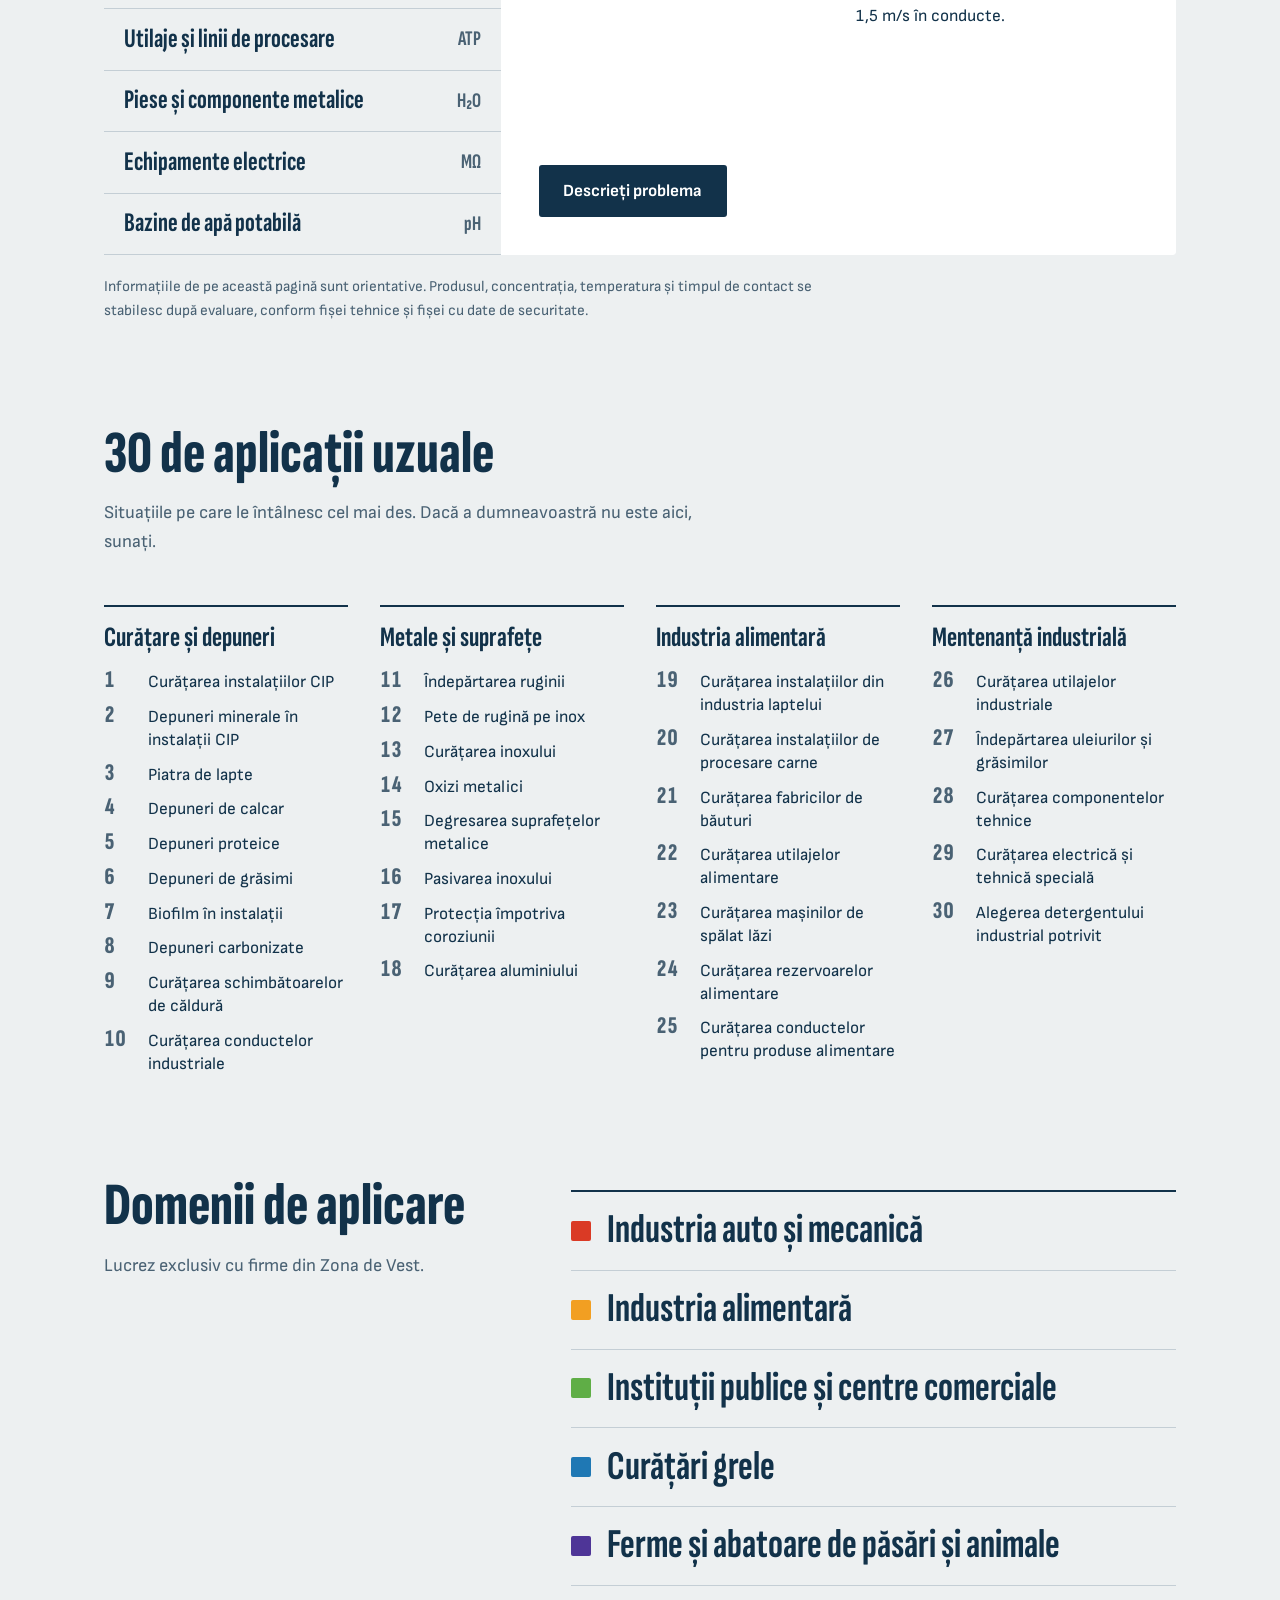
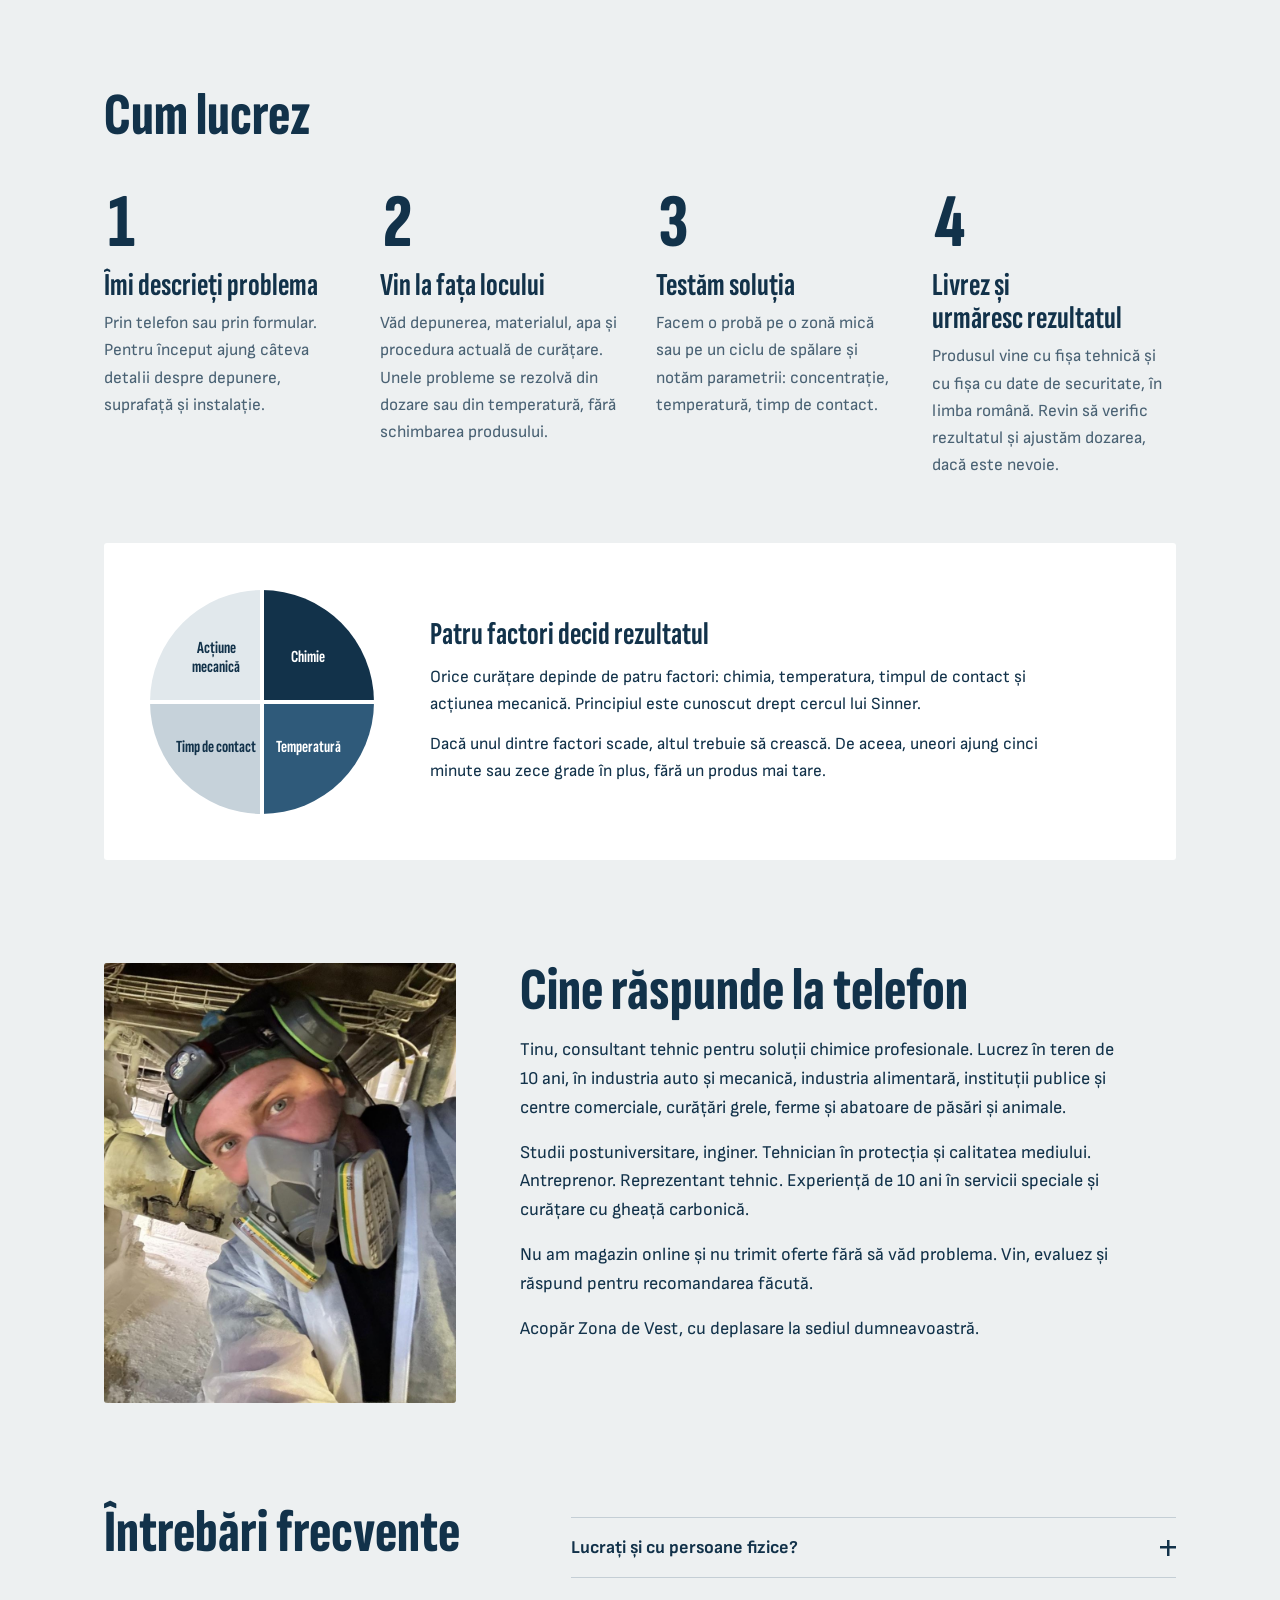
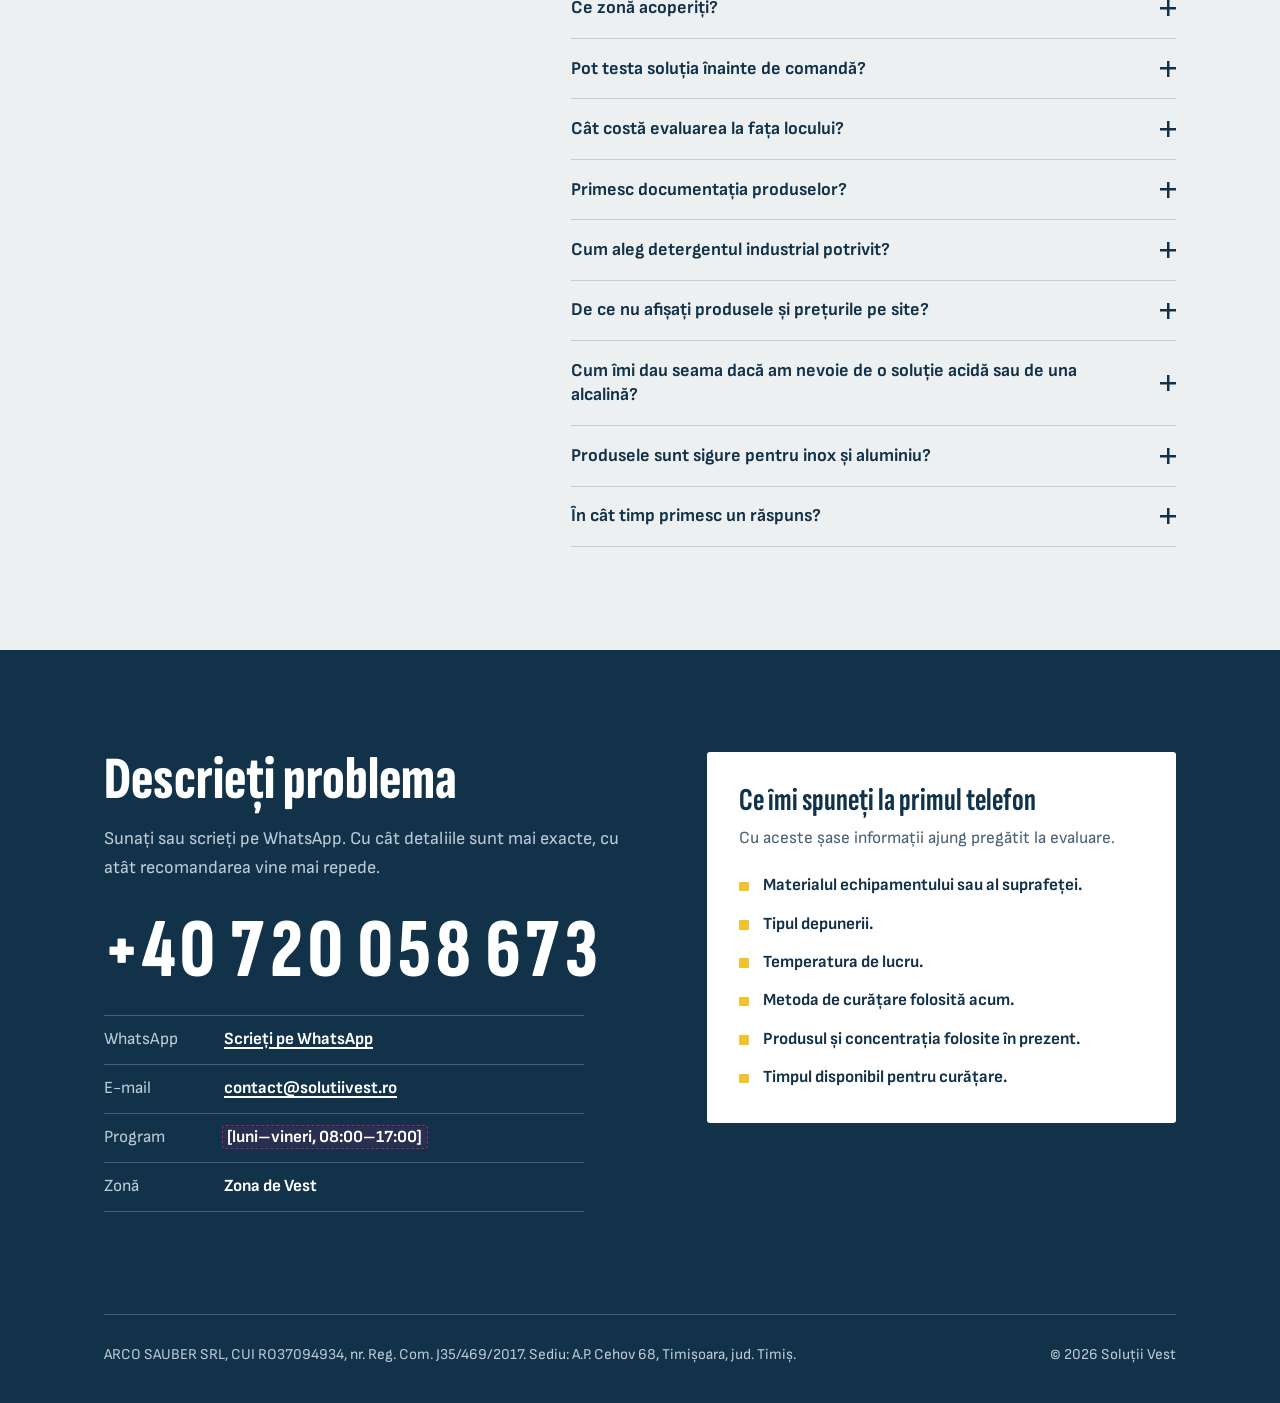
==== commit b4d7f469: "feat: mărimea de control la bazinele de apă potabilă: pH, cu buletin de analiză [skip-audit] Cardul " ====
--- a/site/index.html
+++ b/site/index.html
@@ -183,10 +183,10 @@
         </div>
       </details>
       <details class="app" id="bazine-apa-potabila" name="aplicatie">
-        <summary><h3>Bazine de apă potabilă</h3><span class="app-unit" aria-hidden="true"><span class="ph">[de completat]</span></span></summary>
-        <div class="app-panel">
-          <p class="app-token"><span class="ph">[de completat]</span></p>
-          <p class="app-note"><span class="ph">[Mărimea de control verificată înainte de predare]</span></p>
+        <summary><h3>Bazine de apă potabilă</h3><span class="app-unit" aria-hidden="true">pH</span></summary>
+        <div class="app-panel">
+          <p class="app-token">pH</p>
+          <p class="app-note">Buletin de analiză a apei, înainte de predare</p>
           <div class="app-cols">
             <div><p class="app-label">Ce se depune</p><p><span class="dep" style="--a:var(--ph1);--b:var(--ph2)">Oxizi</span>, <span class="dep" style="--a:var(--ph1);--b:var(--ph3)">depuneri minerale</span> și <span class="dep" style="--a:var(--ph11);--b:var(--ph13)">biofilm</span>, pe bazine cu membrană, din inox, din fibră sau din beton.</p></div>
             <div><p class="app-label">Cum se verifică</p><p>Igienizare cu dezinfectant avizat pentru apă potabilă, înainte de predare. Serviciu disponibil în județul Timiș.</p></div>
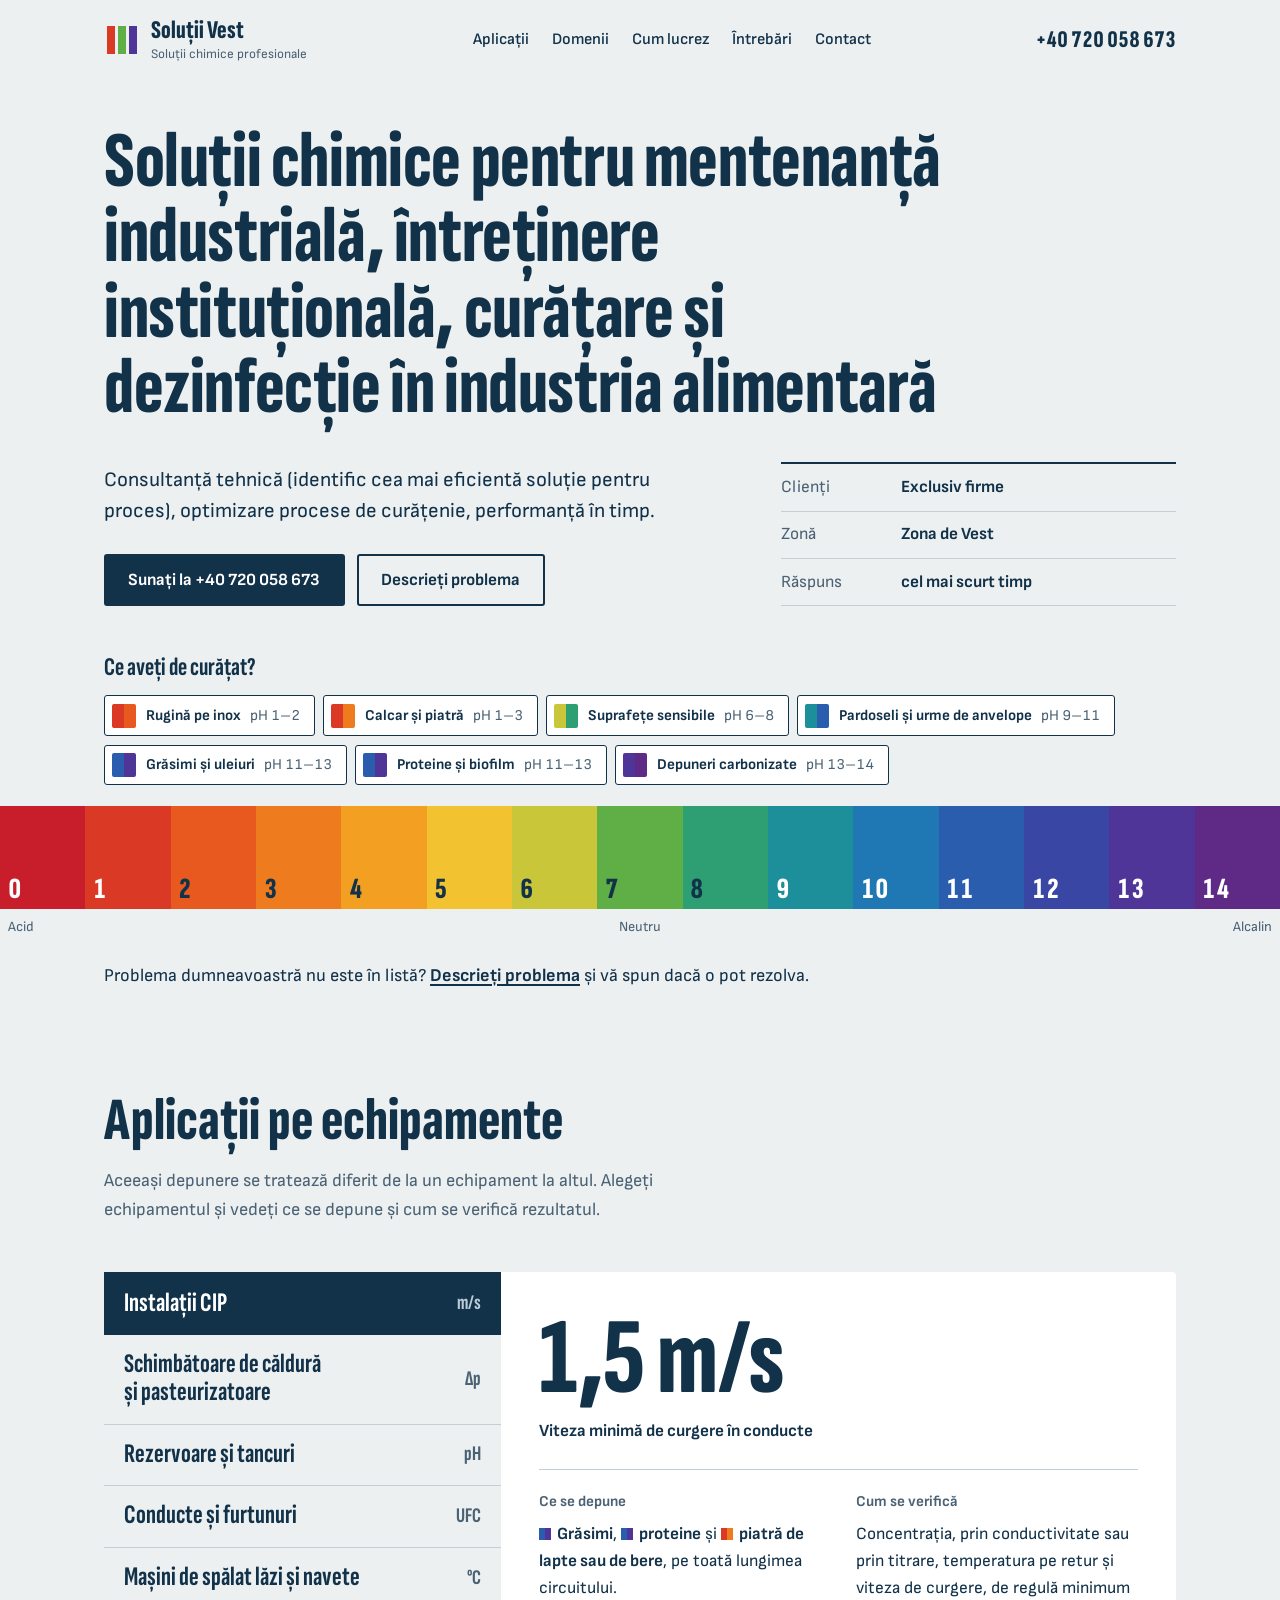
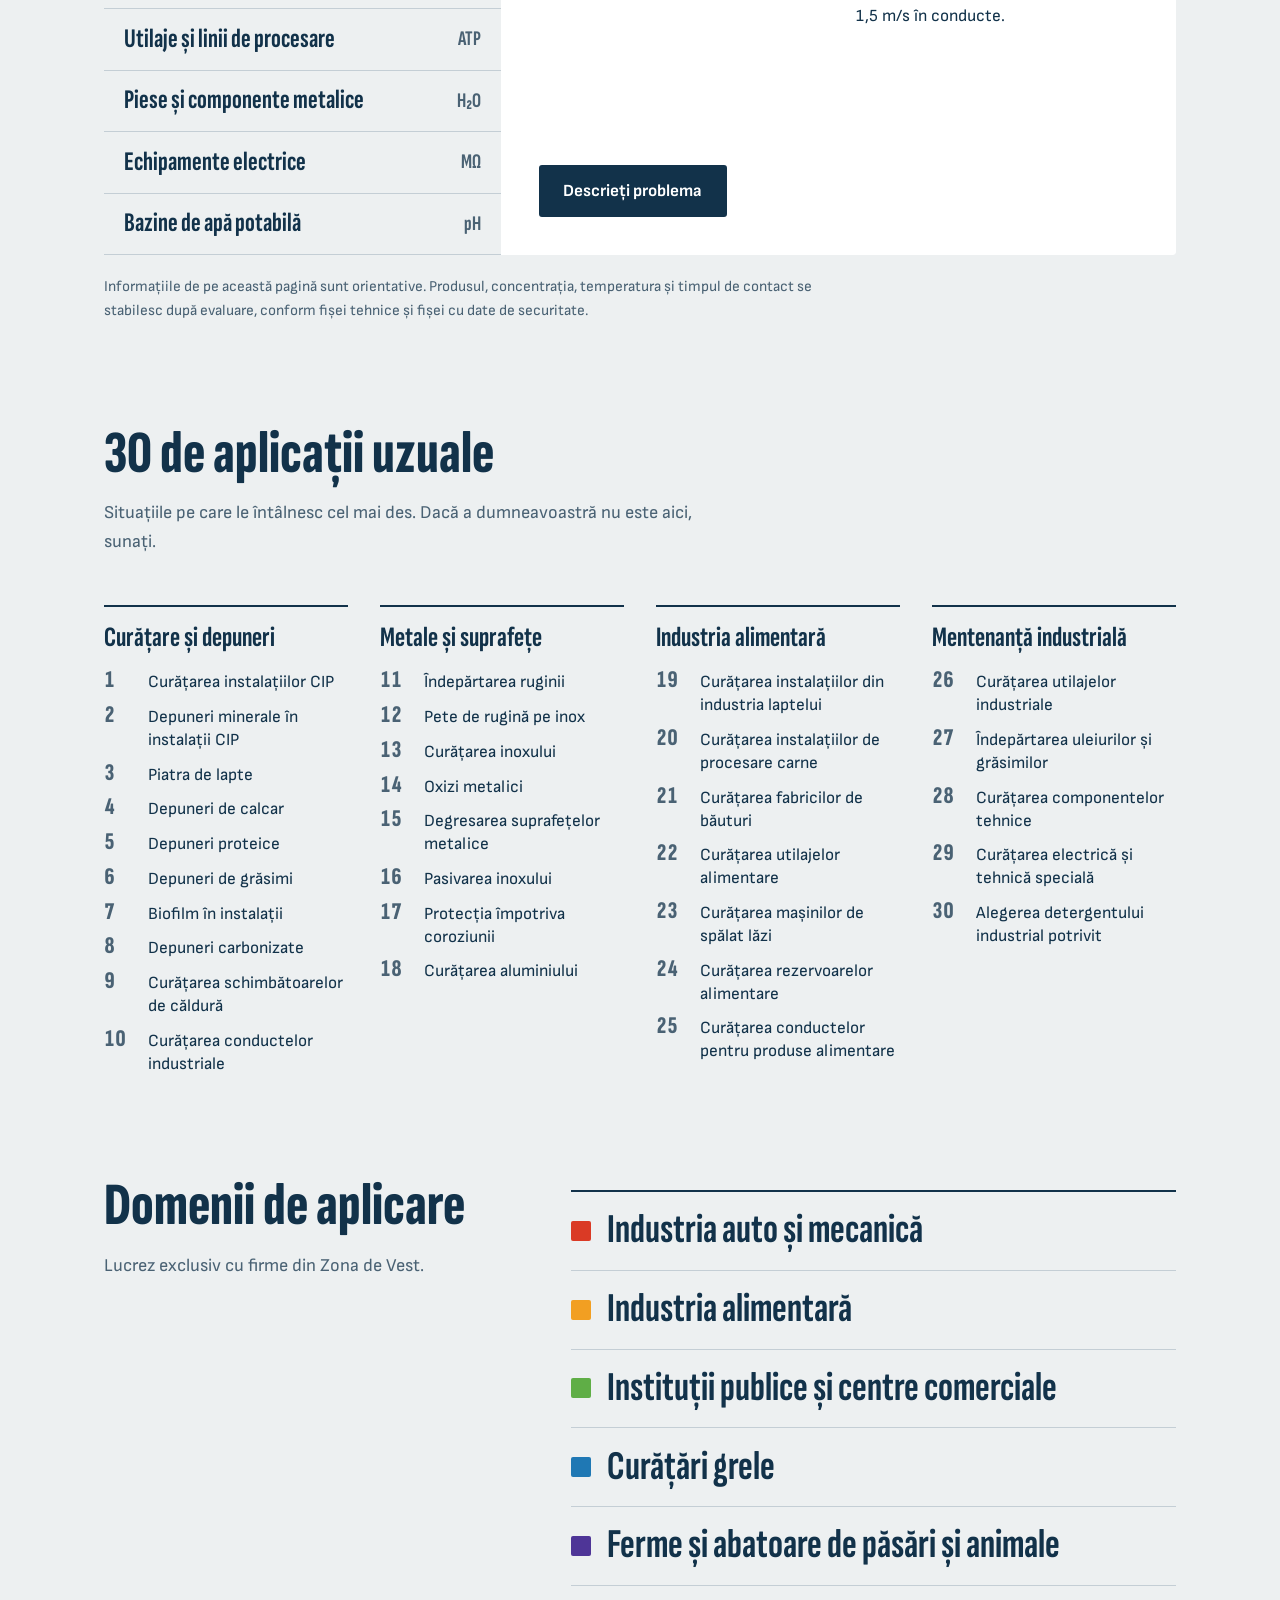
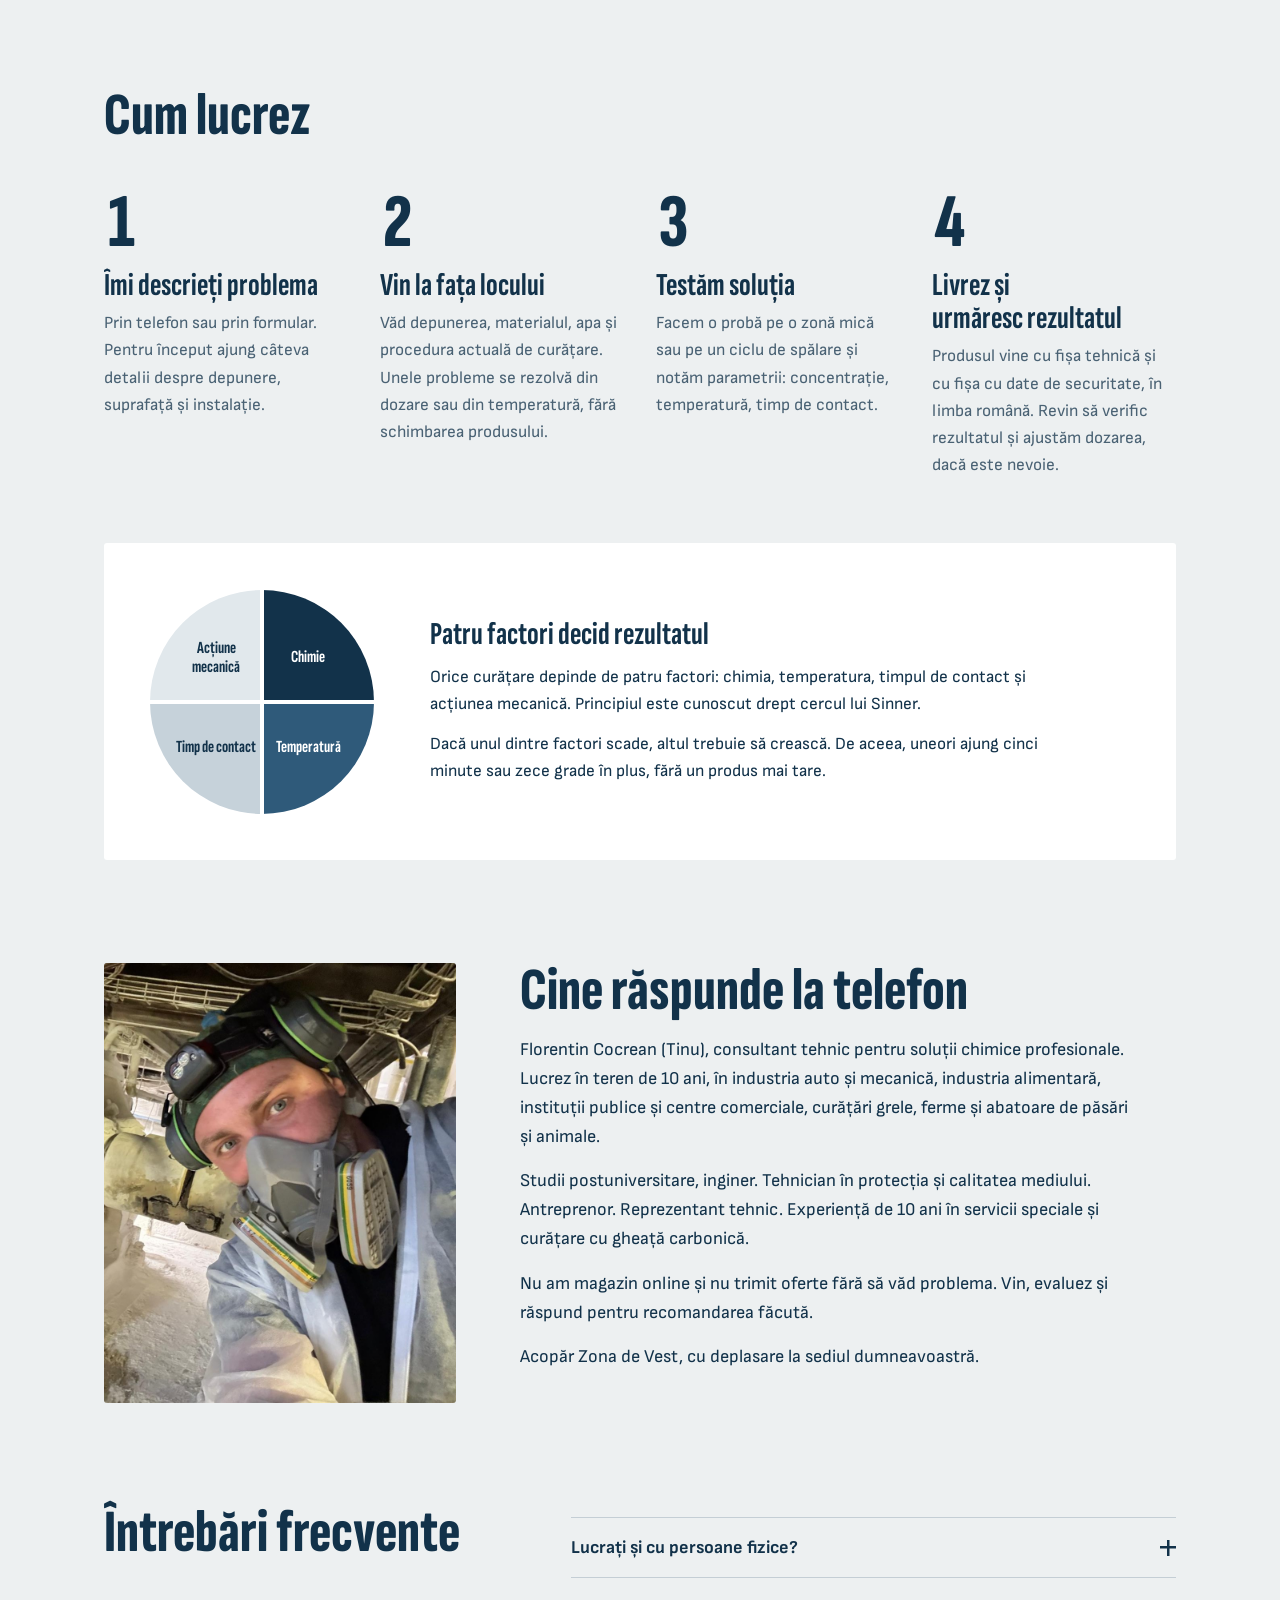
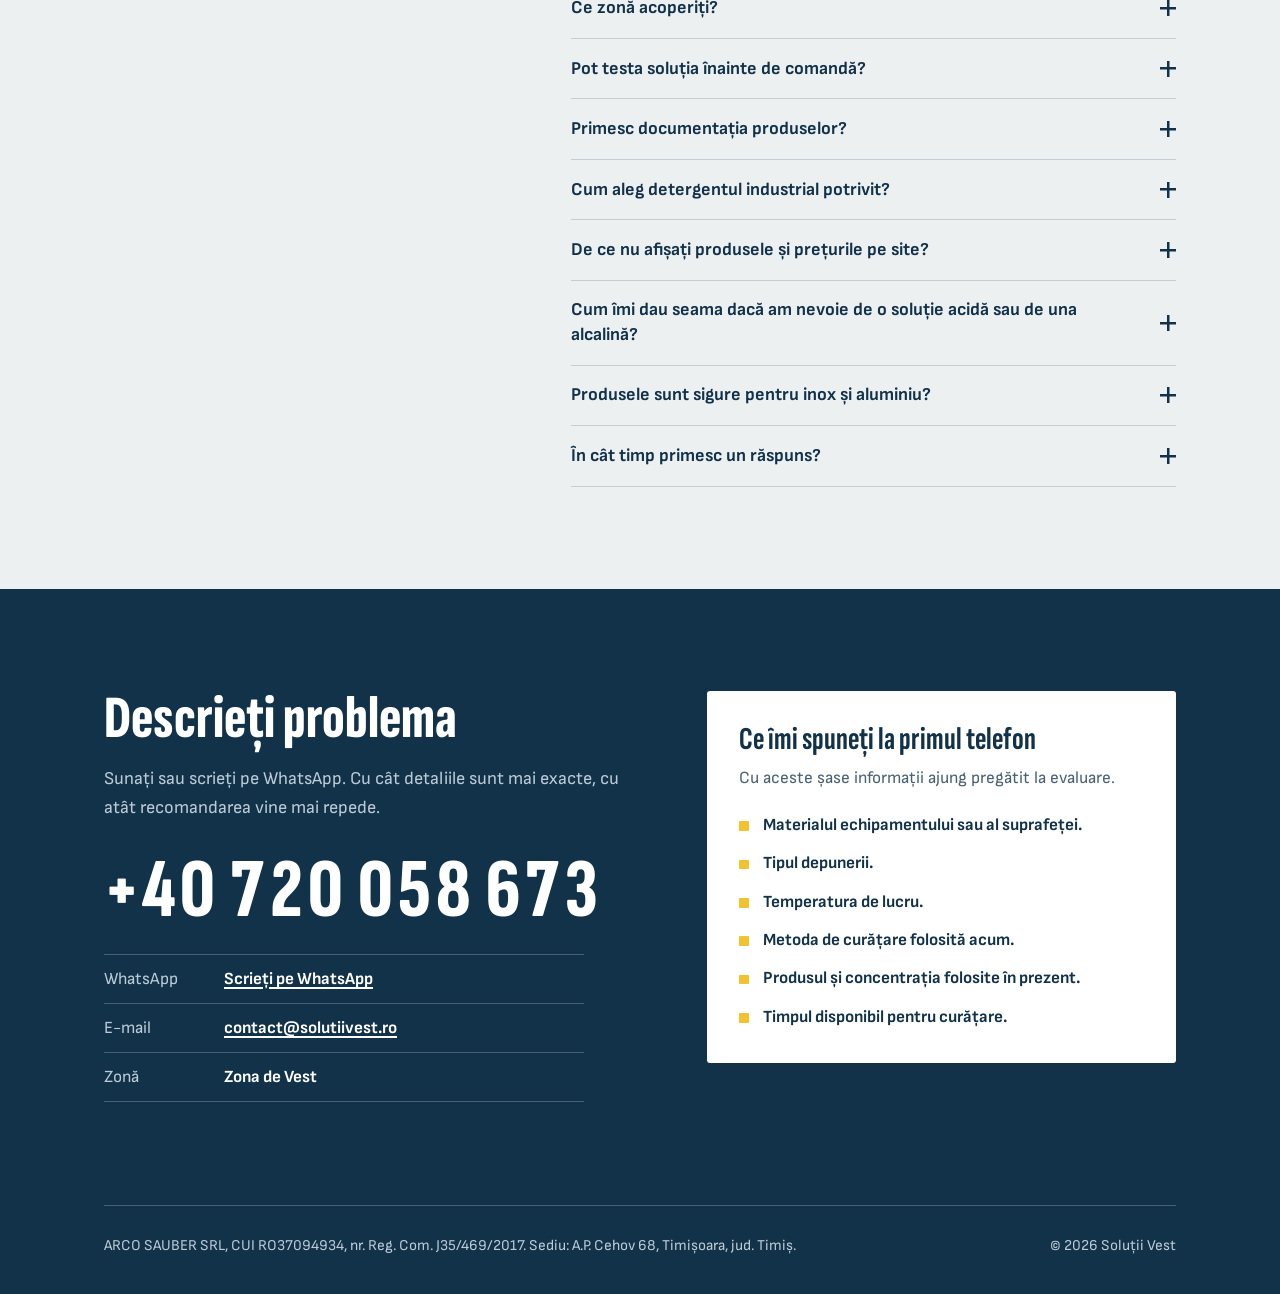
==== commit 2c406fee: "feat: scoate localitățile, programul, costul evaluării și codul poștal; numele complet [skip-audit] " ====
--- a/site/index.html
+++ b/site/index.html
@@ -28,7 +28,7 @@
 @font-face{font-family:"Titlu fallback";font-weight:500 900;src:local("Arial Bold"),local("Arial-BoldMT"),local("Roboto Bold"),local("Liberation Sans Bold");size-adjust:64.8%;ascent-override:138.8%;descent-override:46.3%;line-gap-override:0%}
 @font-face{font-family:"Text fallback";src:local("Arial"),local("ArialMT"),local("Roboto"),local("Liberation Sans");size-adjust:97.4%;ascent-override:92.4%;descent-override:30.8%;line-gap-override:0%}
 :root{--ground: #EDF0F1;--panel: #FFFFFF;--ink: #12324A;--ink-soft: #4A6274;--line: #C4CED5;--off: #D9DFE3;--band: #12324A;--on-band: #FFFFFF;--on-band-soft: #BBCAD5;--alert: #C8202C;--draft: #B8177A;--ph0: #C81E2B;--on0: #FFFFFF;--ph1: #DA3A25;--on1: #FFFFFF;--ph2: #E7591F;--on2: #12324A;--ph3: #EE7B1D;--on3: #12324A;--ph4: #F29F22;--on4: #12324A;--ph5: #F2C230;--on5: #12324A;--ph6: #C9C63A;--on6: #12324A;--ph7: #5FAE46;--on7: #12324A;--ph8: #2E9E73;--on8: #12324A;--ph9: #1C8F9A;--on9: #FFFFFF;--ph10: #1F78B4;--on10: #FFFFFF;--ph11: #2B5DAE;--on11: #FFFFFF;--ph12: #3A46A3;--on12: #FFFFFF;--ph13: #4E3597;--on13: #FFFFFF;--ph14: #5E2A86;--on14: #FFFFFF;--font-display: "Sofia Sans Extra Condensed", "Titlu fallback", "Arial Narrow", Arial, sans-serif;--font-body: "Sofia Sans", "Text fallback", Arial, Helvetica, sans-serif;--gutter: clamp(1.125rem, 4vw, 2.5rem);--radius: 3px;color-scheme: light}*, *::before, *::after{box-sizing: border-box}html{-webkit-text-size-adjust: 100%;scroll-padding-top: 1.5rem}@media (prefers-reduced-motion: no-preference){html{scroll-behavior: smooth}}body{margin: 0;background: var(--ground);color: var(--ink);font: 400 1.0625rem/1.6 var(--font-body);-webkit-font-smoothing: antialiased;overflow-wrap: break-word}h1, h2, h3, p, ul, ol, dl, dd, figure{margin: 0}ul, ol{padding: 0;list-style: none}img, svg{max-width: 100%}a{color: inherit;text-decoration-thickness: 1.5px;text-underline-offset: 0.18em}strong{font-weight: 700}:focus-visible{outline: 3px solid var(--ph10);outline-offset: 3px;border-radius: 2px}.wrap{max-width: 72rem;margin-inline: auto;padding-inline: var(--gutter)}.skip{position: absolute;left: var(--gutter);top: -4rem;z-index: 20;background: var(--ink);color: #fff;padding: 0.6rem 1rem;border-radius: var(--radius)}.skip:focus{top: 0.75rem}h1, h2, h3, .num{font-family: var(--font-display);text-wrap: balance}h1{font-weight: 800;font-size: clamp(2.75rem, 6.2vw, 5.1rem);line-height: 0.95;letter-spacing: -0.005em}h2{font-weight: 800;font-size: clamp(2.3rem, 4.8vw, 3.75rem);line-height: 0.96}h3{font-weight: 700;font-size: clamp(1.6rem, 2.5vw, 2rem);line-height: 1.04}.lead{font-size: clamp(1.125rem, 1.6vw, 1.3125rem);line-height: 1.5;max-width: 40rem}.intro{margin-top: 1rem;max-width: 40rem;color: var(--ink-soft);font-size: 1.125rem}.btn{display: inline-flex;align-items: center;justify-content: center;gap: 0.5rem;min-height: 3.25rem;padding: 0.7rem 1.4rem;font: 700 1.0625rem/1.2 var(--font-body);text-decoration: none;text-align: center;border: 2px solid var(--ink);border-radius: var(--radius);cursor: pointer;background: var(--ink);color: #fff;transition: background-color 0.15s, color 0.15s}.btn:hover{background: #0B2233;border-color: #0B2233}.btn-ghost{background: transparent;color: var(--ink)}.btn-ghost:hover{background: var(--ink);color: #fff}.btn-light{background: #fff;color: var(--ink);border-color: #fff}.btn-light:hover{background: var(--ground);border-color: var(--ground)}.btn[disabled]{opacity: 0.6;cursor: progress}.ph{background: color-mix(in srgb, var(--draft) 13%, transparent);outline: 1.5px dashed var(--draft);outline-offset: 1px;border-radius: 2px;padding-inline: 0.2em}.draft-bar{background: color-mix(in srgb, var(--draft) 10%, var(--ground));border-bottom: 1.5px dashed var(--draft);font-size: 0.9375rem;line-height: 1.4;padding-block: 0.5rem}.top{display: flex;align-items: center;justify-content: space-between;gap: 1rem 2rem;padding-block: 1.1rem}.brand{display: inline-flex;align-items: center;gap: 0.7rem;text-decoration: none;min-width: 0}.brand svg{flex: none;width: 2.25rem;height: 2.25rem}.brand-name{font: 800 1.6rem/1 var(--font-display)}.brand-sub{display: block;font-size: 0.8125rem;line-height: 1.2;color: var(--ink-soft)}.nav{display: none}.nav ul{display: flex;gap: clamp(1rem, 1.8vw, 1.75rem)}.nav a{text-decoration: none;font-weight: 600;font-size: 1rem}.nav a:hover{text-decoration: underline}.top-tel{flex: none;font: 800 1.5rem/1 var(--font-display);text-decoration: none;font-variant-numeric: tabular-nums}.top-tel:hover{text-decoration: underline}@media (min-width: 62rem){.nav{display: block}}.hero{padding-top: clamp(1.5rem, 3.5vw, 3rem)}.hero-row{display: grid;gap: 2rem 4rem;margin-top: clamp(1.5rem, 3vw, 2.25rem);grid-template-columns: minmax(0, 1fr);align-items: end}.cta{display: flex;flex-wrap: wrap;gap: 0.75rem;margin-top: 1.75rem}.facts{display: grid;gap: 0;border-top: 2px solid var(--ink)}.facts div{display: grid;grid-template-columns: 6.5rem minmax(0, 1fr);gap: 1rem;padding-block: 0.6rem;border-bottom: 1px solid var(--line)}.facts dt{color: var(--ink-soft)}.facts dd{font-weight: 700}@media (min-width: 62rem){.hero-row{grid-template-columns: minmax(0, 1.55fr) minmax(0, 1fr)}}.pick{margin-top: clamp(2.25rem, 4vw, 3rem)}.pick-q{font: 700 1.6rem/1.1 var(--font-display);margin-bottom: 0.8rem}.chips{display: flex;flex-wrap: wrap;gap: 0.5rem}.chip{display: inline-flex;align-items: center;gap: 0.6rem;padding: 0.45rem 0.85rem 0.45rem 0.45rem;background: var(--panel);border: 1.5px solid var(--ink);border-radius: var(--radius);text-decoration: none;font-weight: 700;font-size: 0.9375rem;line-height: 1.2;transition: background-color 0.15s, color 0.15s}.chip-sw{flex: none;width: 1.5rem;height: 1.5rem;border-radius: 2px;background: linear-gradient(90deg, var(--a) 50%, var(--b) 50%)}.chip-ph{font-weight: 400;color: var(--ink-soft);font-variant-numeric: tabular-nums;white-space: nowrap}.chip:hover, .chip:focus-visible{background: var(--ink);color: #fff}.chip:hover .chip-ph, .chip:focus-visible .chip-ph{color: var(--on-band-soft)}.scale{display: grid;grid-template-columns: repeat(15, minmax(0, 1fr));margin-top: 1.25rem}.cell{display: flex;align-items: flex-end;min-width: 0;height: clamp(3.25rem, 8vw, 6.5rem);padding: 0.25rem clamp(0.2rem, 0.6vw, 0.6rem);background: var(--c);color: var(--on);font: 800 clamp(0.95rem, 2.3vw, 2rem)/1 var(--font-display);font-variant-numeric: tabular-nums;transition: background-color 0.2s, color 0.2s}.scale-key{display: grid;grid-template-columns: repeat(3, minmax(0, 1fr));padding: 0.45rem clamp(0.2rem, 0.6vw, 0.6rem) 0;font-size: 0.875rem;color: var(--ink-soft)}.scale-key span:nth-child(2){text-align: center}.scale-key span:nth-child(3){text-align: right}@media (prefers-reduced-motion: no-preference){.cell{animation: develop 0.45s ease-out backwards;animation-delay: calc(var(--i) * 45ms + 150ms)}}@keyframes develop{from{background: var(--off);color: transparent}}.hero:has(#c-rugina:is(:hover,:focus-visible)) .cell:not(:nth-child(n+2):nth-child(-n+3)){background:var(--off);color:var(--ink-soft)}.hero:has(#c-calcar:is(:hover,:focus-visible)) .cell:not(:nth-child(n+2):nth-child(-n+4)){background:var(--off);color:var(--ink-soft)}.hero:has(#c-suprafete-sensibile:is(:hover,:focus-visible)) .cell:not(:nth-child(n+7):nth-child(-n+9)){background:var(--off);color:var(--ink-soft)}.hero:has(#c-pardoseli:is(:hover,:focus-visible)) .cell:not(:nth-child(n+10):nth-child(-n+12)){background:var(--off);color:var(--ink-soft)}.hero:has(#c-grasimi:is(:hover,:focus-visible)) .cell:not(:nth-child(n+12):nth-child(-n+14)){background:var(--off);color:var(--ink-soft)}.hero:has(#c-proteine-biofilm:is(:hover,:focus-visible)) .cell:not(:nth-child(n+12):nth-child(-n+14)){background:var(--off);color:var(--ink-soft)}.hero:has(#c-carbonizate:is(:hover,:focus-visible)) .cell:not(:nth-child(n+14):nth-child(-n+15)){background:var(--off);color:var(--ink-soft)}.sec{padding-block: clamp(3.5rem, 8vw, 6.5rem)}.sec-tight{padding-top: 0}.probs{--rail-gap: clamp(1.75rem, 4vw, 3rem);position: relative;margin-top: clamp(2rem, 4vw, 3rem);padding-left: var(--rail-gap)}.probs::before{content: "";position: absolute;left: 0;top: 0;bottom: 0;width: 8px;background: linear-gradient(to bottom, var(--ph1) 0%, var(--ph3) 20%, var(--ph7) 36%, var(--ph10) 52%, var(--ph12) 76%, var(--ph14) 100%)}.prob{position: relative;display: grid;gap: 1.1rem 2.5rem;grid-template-columns: minmax(0, 1fr);padding-block: clamp(1.75rem, 3vw, 2.5rem);border-top: 1px solid var(--line);scroll-margin-top: 1rem}.prob:first-child{border-top: 0;padding-top: 0}.prob:last-child{padding-bottom: 0}.prob::before{content: "";position: absolute;left: calc(-1 * var(--rail-gap) - 6px);top: clamp(1.75rem, 3vw, 2.5rem);width: 20px;height: 20px;border-radius: 2px;background: var(--zone);border: 3px solid var(--ground)}.prob:first-child::before{top: 0;border-top-width: 0;height: 17px}.prob-meta{display: flex;flex-wrap: wrap;align-items: baseline;gap: 0.35rem 1rem}.prob-ph{font: 800 2.5rem/0.95 var(--font-display);font-variant-numeric: tabular-nums;white-space: nowrap}.prob-kind{font-weight: 700;font-size: 0.9375rem;line-height: 1.3}.mini{display: grid;grid-template-columns: repeat(15, minmax(0, 1fr));gap: 2px;width: 100%;max-width: 10rem;flex-basis: 100%;margin-top: 0.4rem}.mini span{height: 10px;border-radius: 1px;background: var(--off)}.mini .on{background: var(--c)}.prob-body{min-width: 0}.prob-body p{margin-top: 0.7rem;max-width: 38rem}.prob:target h3, .app:target h3{background: linear-gradient(to top, color-mix(in srgb, var(--zone) 32%, transparent) 0.42em, transparent 0.42em);display: inline}.warn{align-self: start;min-width: 0;background: var(--panel);border-radius: var(--radius);padding: 1.1rem 1.25rem 1.2rem}.warn-h{display: flex;align-items: center;gap: 0.55rem;font-weight: 700;font-size: 1rem;line-height: 1.2}.warn-h svg{flex: none;width: 1.5rem;height: 1.5rem}.warn p{margin-top: 0.55rem;font-size: 1rem;line-height: 1.5}@media (min-width: 66rem){.prob{grid-template-columns: 10rem minmax(0, 1fr) minmax(0, 19rem)}.prob-meta{flex-direction: column;flex-wrap: nowrap;align-items: flex-start;align-self: start;gap: 0.35rem}.mini{flex-basis: auto;margin-top: 0.6rem}}.rule{display: grid;gap: 0.75rem 1.25rem;grid-template-columns: minmax(0, 1fr);margin-top: clamp(2rem, 4vw, 3rem);padding: 1.25rem 1.4rem;background: var(--panel);border-radius: var(--radius);border-left: 0}.rule p{max-width: 46rem}.rule .rule-main{display: flex;gap: 0.75rem;align-items: flex-start;font-weight: 700;font-size: 1.125rem;line-height: 1.4}.rule .rule-main svg{flex: none;width: 1.75rem;height: 1.75rem;margin-top: 0.05rem}.rule .rule-note{color: var(--ink-soft);font-size: 0.9375rem}.after{margin-top: 1.75rem;font-size: 1.125rem}.hero .after{margin-top: 1.5rem}.apps-note{margin-top: 1.25rem;max-width: 46rem;font-size: 0.9375rem;color: var(--ink-soft)}.after a{font-weight: 700}.apps{margin-top: clamp(2rem, 4vw, 3rem);border-top: 2px solid var(--ink)}.app{--zone: var(--ph5);border-bottom: 1px solid var(--line);scroll-margin-top: 1rem}.app summary{display: flex;align-items: center;gap: 1rem;padding-block: 1rem;cursor: pointer;list-style: none}.app summary::-webkit-details-marker{display: none}.app summary h3{flex: 1 1 auto;min-width: 0;font-size: clamp(1.45rem, 2.1vw, 1.7rem)}.app-unit{flex: none;font: 700 1.3rem/1 var(--font-display);color: var(--ink-soft)}.app summary::after{content: "";flex: none;width: 0.9rem;height: 0.9rem;background: linear-gradient(var(--ink), var(--ink)) center / 100% 2.5px no-repeat, linear-gradient(var(--ink), var(--ink)) center / 2.5px 100% no-repeat;transition: transform 0.2s}.app[open] summary::after{transform: rotate(45deg)}.app-panel{padding-bottom: 1.75rem}.app-token{font: 800 clamp(3.75rem, 10vw, 6.75rem)/0.9 var(--font-display);letter-spacing: -0.01em}.app-note{margin-top: 0.6rem;font-weight: 700;max-width: 26rem}.app-cols{display: grid;gap: 1.25rem 2.25rem;grid-template-columns: minmax(0, 1fr);margin-top: 1.5rem;padding-top: 1.25rem;border-top: 1px solid var(--line)}.app-cols > div{min-width: 0}.app-cols p{max-width: 34rem}.app-label{font-weight: 700;font-size: 0.9375rem;color: var(--ink-soft)}.app-label + p{margin-top: 0.45rem}.dep{font-weight: 700;padding-left: 1.05em;background: linear-gradient(90deg, var(--a) 50%, var(--b) 50%) 0 52% / 0.72em 0.72em no-repeat}.app-panel .btn{margin-top: 1.5rem}@media (prefers-reduced-motion: no-preference){.app[open] .app-panel{animation: app-in 0.3s ease-out}}@keyframes app-in{from{opacity: 0;transform: translateY(0.6rem)}}@media (prefers-reduced-motion: reduce){.app summary::after{transition: none}}@media (min-width: 62rem){.apps{position: relative;min-height: 36rem;border-top: 0}.apps::after{content: "Alegeți un echipament din listă.";position: absolute;top: 0;right: 0;bottom: 0;width: 63%;display: grid;place-items: center;background: var(--off);color: var(--ink-soft);border-radius: 0 var(--radius) var(--radius) 0}.app{width: 37%;border-bottom: 0}.app summary{padding: 1.02rem 1.25rem;border-bottom: 1px solid var(--line);transition: background-color 0.15s, color 0.15s}.app:first-child summary{border-top: 1px solid var(--line)}.app summary::after{display: none}.app:not([open]) summary:hover{background: var(--off)}.app[open] summary{background: var(--ink);border-color: var(--ink);color: #fff;cursor: default}.app[open] .app-unit{color: var(--on-band-soft)}.app-panel{position: absolute;z-index: 1;top: 0;right: 0;bottom: 0;width: 63%;display: flex;flex-direction: column;padding: clamp(1.75rem, 3vw, 2.75rem);background: var(--panel);border-radius: 0 var(--radius) var(--radius) 0}.app-cols{grid-template-columns: repeat(auto-fit, minmax(11rem, 1fr))}.app-panel .btn{margin-top: auto;align-self: flex-start}}.usual{display: grid;gap: 2.25rem 2.5rem;grid-template-columns: minmax(0, 1fr);margin-top: clamp(2rem, 4vw, 3rem)}.usual-group{min-width: 0;border-top: 2px solid var(--ink);padding-top: 1rem}.usual-group h3{font-size: clamp(1.5rem, 2.2vw, 1.8rem)}.usual ul{display: grid;gap: 0.55rem;margin-top: 1rem}.usual li{display: grid;grid-template-columns: 2.25rem minmax(0, 1fr);column-gap: 0.5rem;align-items: baseline;line-height: 1.35}.usual .num{font: 800 1.5rem/1 var(--font-display);font-variant-numeric: tabular-nums;color: var(--ink-soft)}@media (min-width: 40rem){.usual{grid-template-columns: repeat(2, minmax(0, 1fr))}}@media (min-width: 62rem){.usual{grid-template-columns: repeat(4, minmax(0, 1fr));gap: 2.25rem 2rem}}.dom{display: grid;gap: 1.5rem 4rem;grid-template-columns: minmax(0, 1fr)}.dom-list{margin-top: 0.5rem;border-top: 2px solid var(--ink)}.dom-list li{display: grid;grid-template-columns: 1.25rem minmax(0, 1fr);column-gap: 1rem;align-items: center;padding-block: 0.9rem;border-bottom: 1px solid var(--line)}.dom-list h3{font-size: clamp(1.75rem, 3.2vw, 2.6rem);line-height: 1}.dom-sw{width: 1.25rem;height: 1.25rem;border-radius: 2px;background: var(--c)}@media (min-width: 62rem){.dom{grid-template-columns: minmax(0, 1fr) minmax(0, 1.5fr);align-items: start}.dom-head{position: sticky;top: 5rem}.dom-list{margin-top: 0.75rem}.dom-list li{padding-block: 1.15rem}}.steps{display: grid;gap: 1.75rem 2rem;grid-template-columns: minmax(0, 1fr);margin-top: clamp(2rem, 4vw, 3rem);counter-reset: pas}.steps li{min-width: 0;counter-increment: pas;display: grid;grid-template-columns: 2.75rem minmax(0, 1fr);column-gap: 1rem;align-items: start}.steps li::before{content: counter(pas);grid-row: 1 / span 2;font: 800 4rem/0.8 var(--font-display);font-variant-numeric: tabular-nums}.steps p{margin-top: 0.5rem;color: var(--ink-soft);max-width: 38rem}@media (min-width: 60rem){.steps{grid-template-columns: repeat(4, minmax(0, 1fr));gap: 2rem}.steps li{display: block}.steps li::before{display: block;font-size: 4.75rem;margin-bottom: 0.9rem}}.sinner{display: grid;gap: 1.75rem 3rem;grid-template-columns: minmax(0, 1fr);align-items: center;margin-top: clamp(2.5rem, 5vw, 4rem);padding: clamp(1.5rem, 3vw, 2.5rem);background: var(--panel);border-radius: var(--radius)}.sinner svg{display: block;width: 100%;max-width: 15rem;height: auto}.sinner p{margin-top: 0.8rem;max-width: 38rem}.sinner text{font-family: var(--font-display);font-weight: 700;font-size: 17px}@media (min-width: 48rem){.sinner{grid-template-columns: 15rem minmax(0, 1fr)}}.cases{display: grid;gap: 1.25rem;grid-template-columns: repeat(auto-fit, minmax(min(100%, 17rem), 1fr));margin-top: clamp(2rem, 4vw, 3rem)}.case{min-width: 0;background: var(--panel);border-radius: var(--radius);padding: 1.4rem 1.5rem 1.6rem}.case dl{display: grid;gap: 1rem}.case dt{font-weight: 700;font-size: 0.9375rem}.case dd{margin-top: 0.2rem}.case dd.result{font: 700 1.5rem/1.15 var(--font-display)}.about{display: grid;gap: 2rem 4rem;grid-template-columns: minmax(0, 1fr);align-items: start}.about-text p{margin-top: 1rem;max-width: 38rem;font-size: 1.125rem}.photo{aspect-ratio: 4 / 5;width: 100%;max-width: 22rem;border-radius: var(--radius);display: flex;align-items: flex-end;padding: 1rem;font-size: 0.9375rem;line-height: 1.4;color: var(--ink);background: repeating-linear-gradient(135deg, var(--off) 0 10px, #E4E9EC 10px 20px);outline: 1.5px dashed var(--draft);outline-offset: -1.5px}.photo-img{display: block;width: 100%;max-width: 22rem;height: auto;aspect-ratio: 4 / 5;object-fit: cover;border-radius: var(--radius)}@media (min-width: 52rem){.about{grid-template-columns: minmax(0, 22rem) minmax(0, 1fr)}}.faq{margin-top: clamp(1.5rem, 3vw, 2.5rem);border-bottom: 1px solid var(--line)}@media (min-width: 62rem){.dom > .faq{margin-top: 0.75rem}}.faq details{border-top: 1px solid var(--line)}.faq summary{display: flex;justify-content: space-between;align-items: center;gap: 1.5rem;padding-block: 1.1rem;cursor: pointer;font-weight: 700;font-size: 1.125rem;line-height: 1.35;list-style: none}.faq summary::-webkit-details-marker{display: none}.faq summary::after{content: "";flex: none;width: 1rem;height: 1rem;background: linear-gradient(var(--ink), var(--ink)) center / 100% 2.5px no-repeat, linear-gradient(var(--ink), var(--ink)) center / 2.5px 100% no-repeat;transition: transform 0.2s}.faq details[open] summary::after{transform: rotate(45deg)}.faq details p{padding-bottom: 1.25rem;max-width: 42rem}@media (prefers-reduced-motion: reduce){.faq summary::after{transition: none}}.band{background: var(--band);color: var(--on-band)}.band .intro{color: var(--on-band-soft)}.contact{display: grid;gap: 2.5rem 4rem;grid-template-columns: minmax(0, 1fr);align-items: start}.tel-xl{display: inline-block;margin-top: 1.75rem;font: 800 clamp(3rem, 7.5vw, 5.25rem)/0.95 var(--font-display);text-decoration: none;font-variant-numeric: tabular-nums}.tel-xl:hover{text-decoration: underline;text-decoration-thickness: 3px}.ways{display: grid;margin-top: 1.5rem;border-top: 1px solid rgb(255 255 255 / 0.22);max-width: 30rem}.ways div{display: grid;grid-template-columns: 6.5rem minmax(0, 1fr);gap: 1rem;padding-block: 0.65rem;border-bottom: 1px solid rgb(255 255 255 / 0.22)}.ways dt{color: var(--on-band-soft)}.ways dd{font-weight: 700}.need{background: var(--panel);color: var(--ink);border-radius: var(--radius);padding: clamp(1.25rem, 3vw, 2rem)}.need p{margin-top: 0.5rem;color: var(--ink-soft)}.need ul{display: grid;gap: 0.7rem;margin-top: 1.25rem;font-size: 1.0625rem;font-weight: 700}.need li{position: relative;padding-left: 1.5rem}.need li::before{content: "";position: absolute;left: 0;top: 0.55em;width: 0.6rem;height: 0.6rem;border-radius: 1px;background: var(--ph5)}@media (min-width: 62rem){.contact{grid-template-columns: minmax(0, 1.15fr) minmax(0, 1fr)}}.foot{padding-bottom: 2.25rem;font-size: 0.9375rem;color: var(--on-band-soft)}.foot-in{display: flex;flex-wrap: wrap;justify-content: space-between;gap: 1rem 3rem;padding-top: 1.75rem;border-top: 1px solid rgb(255 255 255 / 0.22)}.foot p{max-width: 44rem}.foot a{color: #fff}.dock{display: none}@media (max-width: 43.99rem){.dock{position: fixed;left: 0;right: 0;bottom: 0;z-index: 10;display: grid;grid-template-columns: repeat(2, minmax(0, 1fr));gap: 0.5rem;padding: 0.5rem 0.75rem calc(0.5rem + env(safe-area-inset-bottom, 0px));background: var(--panel);border-top: 1px solid var(--line)}.dock .btn{min-height: 2.9rem;padding-inline: 0.5rem;font-size: 1rem}.foot{padding-bottom: 6rem}.top-tel{font-size: 1.35rem}.brand-sub{display: none}}@media (max-width: 29.99rem){body{font-size: 1rem}.chip-ph{display: none}.chip{padding-right: 0.7rem;font-size: 0.875rem}.cta .btn{flex: 1 1 100%}}@media print{.dock, .draft-bar, .nav, .skip{display: none}body{background: #fff}}</style>
-<script type="application/ld+json">{"@context":"https://schema.org","@graph":[{"@type":"ProfessionalService","@id":"https://domeniu.ro/#firma","name":"Soluții Vest","legalName":"ARCO SAUBER SRL","description":"Soluții chimice pentru mentenanță industrială, întreținere instituțională, curățare și dezinfecție în industria alimentară, în Zona de Vest. Doar firme.","url":"https://domeniu.ro/","image":"https://domeniu.ro/og.png","telephone":"+40720058673","email":"contact@solutiivest.ro","address":{"@type":"PostalAddress","streetAddress":"A.P. Cehov 68","addressLocality":"Timișoara","addressRegion":"Timiș","postalCode":"[codul poștal]","addressCountry":"RO"},"areaServed":{"@type":"AdministrativeArea","name":"Zona de Vest"},"knowsAbout":["curățarea schimbătoarelor de căldură","pasivarea inoxului","degresarea pieselor metalice","detergenți profesionali","curățare industrială","detartrare","degresare industrială","igienizare în industria alimentară","instalații de spălare CIP","întreținerea pardoselilor industriale","curățarea bazinelor de apă potabilă"],"vatID":"RO37094934"},{"@type":"WebSite","@id":"https://domeniu.ro/#site","url":"https://domeniu.ro/","name":"Soluții Vest","inLanguage":"ro-RO","publisher":{"@id":"https://domeniu.ro/#firma"}},{"@type":"WebPage","@id":"https://domeniu.ro/#pagina","url":"https://domeniu.ro/","name":"Soluții chimice pentru industrie și instituții, Zona de Vest","description":"Soluții chimice pentru mentenanță industrială, întreținere instituțională, curățare și dezinfecție în industria alimentară, în Zona de Vest. Doar firme.","inLanguage":"ro-RO","isPartOf":{"@id":"https://domeniu.ro/#site"},"about":{"@id":"https://domeniu.ro/#firma"}},{"@type":"FAQPage","@id":"https://domeniu.ro/#intrebari","mainEntity":[{"@type":"Question","name":"Lucrați și cu persoane fizice?","acceptedAnswer":{"@type":"Answer","text":"Nu. Lucrez exclusiv cu firme și instituții, în domeniile de aplicare de mai sus: industria auto și mecanică, industria alimentară, instituții publice și centre comerciale, curățări grele, ferme și abatoare."}},{"@type":"Question","name":"Ce zonă acoperiți?","acceptedAnswer":{"@type":"Answer","text":"Acopăr Zona de Vest, inclusiv [localitățile deservite]. Pentru proiecte mai mari discutăm și în afara zonei."}},{"@type":"Question","name":"Pot testa soluția înainte de comandă?","acceptedAnswer":{"@type":"Answer","text":"Da. Recomandarea se verifică printr-o probă la fața locului, pe o zonă mică sau pe un ciclu de spălare, înainte de orice comandă."}},{"@type":"Question","name":"Cât costă evaluarea la fața locului?","acceptedAnswer":{"@type":"Answer","text":"[Evaluarea este gratuită sau are un tarif: de completat.]"}},{"@type":"Question","name":"Primesc documentația produselor?","acceptedAnswer":{"@type":"Answer","text":"Da. Fiecare produs se livrează cu fișa tehnică și cu fișa cu date de securitate, în limba română."}},{"@type":"Question","name":"Cum aleg detergentul industrial potrivit?","acceptedAnswer":{"@type":"Answer","text":"După patru lucruri: tipul depunerii, materialul suprafeței, metoda de curățare și apa folosită. Abia apoi contează produsul. Un detergent bun, folosit la concentrația sau la temperatura greșită, dă același rezultat ca unul slab."}},{"@type":"Question","name":"De ce nu afișați produsele și prețurile pe site?","acceptedAnswer":{"@type":"Answer","text":"Pentru că alegerea depinde de depunere, de material și de instalație. Același produs poate rezolva o problemă într-un loc și poate strica o suprafață în altul. Întâi evaluez, apoi recomand."}},{"@type":"Question","name":"Cum îmi dau seama dacă am nevoie de o soluție acidă sau de una alcalină?","acceptedAnswer":{"@type":"Answer","text":"Ca regulă generală, depunerile minerale (calcar, rugină) cer soluții acide, iar murdăria organică (grăsimi, proteine) cere soluții alcaline. În practică apar des depuneri mixte, de aceea este nevoie de evaluare."}},{"@type":"Question","name":"Produsele sunt sigure pentru inox și aluminiu?","acceptedAnswer":{"@type":"Answer","text":"Depinde de produs. Inoxul nu tolerează contactul prelungit cu clorurile, iar aluminiul este atacat atât de soluțiile puternic alcaline, cât și de cele puternic acide. Verific compatibilitatea înainte de orice recomandare."}},{"@type":"Question","name":"În cât timp primesc un răspuns?","acceptedAnswer":{"@type":"Answer","text":"Răspund la solicitări în cel mai scurt timp. Pentru urgențe, sunați direct."}}]}]}</script>
+<script type="application/ld+json">{"@context":"https://schema.org","@graph":[{"@type":"ProfessionalService","@id":"https://domeniu.ro/#firma","name":"Soluții Vest","legalName":"ARCO SAUBER SRL","description":"Soluții chimice pentru mentenanță industrială, întreținere instituțională, curățare și dezinfecție în industria alimentară, în Zona de Vest. Doar firme.","url":"https://domeniu.ro/","image":"https://domeniu.ro/og.png","telephone":"+40720058673","email":"contact@solutiivest.ro","address":{"@type":"PostalAddress","streetAddress":"A.P. Cehov 68","addressLocality":"Timișoara","addressRegion":"Timiș","addressCountry":"RO"},"areaServed":{"@type":"AdministrativeArea","name":"Zona de Vest"},"knowsAbout":["curățarea schimbătoarelor de căldură","pasivarea inoxului","degresarea pieselor metalice","detergenți profesionali","curățare industrială","detartrare","degresare industrială","igienizare în industria alimentară","instalații de spălare CIP","întreținerea pardoselilor industriale","curățarea bazinelor de apă potabilă"],"vatID":"RO37094934"},{"@type":"WebSite","@id":"https://domeniu.ro/#site","url":"https://domeniu.ro/","name":"Soluții Vest","inLanguage":"ro-RO","publisher":{"@id":"https://domeniu.ro/#firma"}},{"@type":"WebPage","@id":"https://domeniu.ro/#pagina","url":"https://domeniu.ro/","name":"Soluții chimice pentru industrie și instituții, Zona de Vest","description":"Soluții chimice pentru mentenanță industrială, întreținere instituțională, curățare și dezinfecție în industria alimentară, în Zona de Vest. Doar firme.","inLanguage":"ro-RO","isPartOf":{"@id":"https://domeniu.ro/#site"},"about":{"@id":"https://domeniu.ro/#firma"}},{"@type":"FAQPage","@id":"https://domeniu.ro/#intrebari","mainEntity":[{"@type":"Question","name":"Lucrați și cu persoane fizice?","acceptedAnswer":{"@type":"Answer","text":"Nu. Lucrez exclusiv cu firme și instituții, în domeniile de aplicare de mai sus: industria auto și mecanică, industria alimentară, instituții publice și centre comerciale, curățări grele, ferme și abatoare."}},{"@type":"Question","name":"Ce zonă acoperiți?","acceptedAnswer":{"@type":"Answer","text":"Acopăr Zona de Vest. Pentru proiecte mai mari discutăm și în afara zonei."}},{"@type":"Question","name":"Pot testa soluția înainte de comandă?","acceptedAnswer":{"@type":"Answer","text":"Da. Recomandarea se verifică printr-o probă la fața locului, pe o zonă mică sau pe un ciclu de spălare, înainte de orice comandă."}},{"@type":"Question","name":"Primesc documentația produselor?","acceptedAnswer":{"@type":"Answer","text":"Da. Fiecare produs se livrează cu fișa tehnică și cu fișa cu date de securitate, în limba română."}},{"@type":"Question","name":"Cum aleg detergentul industrial potrivit?","acceptedAnswer":{"@type":"Answer","text":"După patru lucruri: tipul depunerii, materialul suprafeței, metoda de curățare și apa folosită. Abia apoi contează produsul. Un detergent bun, folosit la concentrația sau la temperatura greșită, dă același rezultat ca unul slab."}},{"@type":"Question","name":"De ce nu afișați produsele și prețurile pe site?","acceptedAnswer":{"@type":"Answer","text":"Pentru că alegerea depinde de depunere, de material și de instalație. Același produs poate rezolva o problemă într-un loc și poate strica o suprafață în altul. Întâi evaluez, apoi recomand."}},{"@type":"Question","name":"Cum îmi dau seama dacă am nevoie de o soluție acidă sau de una alcalină?","acceptedAnswer":{"@type":"Answer","text":"Ca regulă generală, depunerile minerale (calcar, rugină) cer soluții acide, iar murdăria organică (grăsimi, proteine) cere soluții alcaline. În practică apar des depuneri mixte, de aceea este nevoie de evaluare."}},{"@type":"Question","name":"Produsele sunt sigure pentru inox și aluminiu?","acceptedAnswer":{"@type":"Answer","text":"Depinde de produs. Inoxul nu tolerează contactul prelungit cu clorurile, iar aluminiul este atacat atât de soluțiile puternic alcaline, cât și de cele puternic acide. Verific compatibilitatea înainte de orice recomandare."}},{"@type":"Question","name":"În cât timp primesc un răspuns?","acceptedAnswer":{"@type":"Answer","text":"Răspund la solicitări în cel mai scurt timp. Pentru urgențe, sunați direct."}}]}]}</script>
 </head>
 <body>
 <a class="skip" href="#continut">Salt la conținut</a>
@@ -293,10 +293,10 @@
 
 <section class="sec sec-tight" id="despre">
   <div class="wrap about">
-    <img class="photo-img" src="foto.jpg" width="880" height="1100" alt="Tinu, consultant tehnic, la un client" loading="lazy" decoding="async">
+    <img class="photo-img" src="foto.jpg" width="880" height="1100" alt="Florentin Cocrean (Tinu), consultant tehnic, la un client" loading="lazy" decoding="async">
     <div class="about-text">
       <h2>Cine răspunde la telefon</h2>
-      <p>Tinu, consultant tehnic pentru soluții chimice profesionale. Lucrez în teren de 10 ani, în industria auto și mecanică, industria alimentară, instituții publice și centre comerciale, curățări grele, ferme și abatoare de păsări și animale.</p>
+      <p>Florentin Cocrean (Tinu), consultant tehnic pentru soluții chimice profesionale. Lucrez în teren de 10 ani, în industria auto și mecanică, industria alimentară, instituții publice și centre comerciale, curățări grele, ferme și abatoare de păsări și animale.</p>
       <p>Studii postuniversitare, inginer. Tehnician în protecția și calitatea mediului. Antreprenor. Reprezentant tehnic. Experiență de 10 ani în servicii speciale și curățare cu gheață carbonică.</p>
       <p>Nu am magazin online și nu trimit oferte fără să văd problema. Vin, evaluez și răspund pentru recomandarea făcută.</p>
       <p>Acopăr Zona de Vest, cu deplasare la sediul dumneavoastră.</p>
@@ -308,9 +308,8 @@
     <div class="dom-head"><h2>Întrebări frecvente</h2></div>
     <div class="faq">
       <details><summary>Lucrați și cu persoane fizice?</summary><p>Nu. Lucrez exclusiv cu firme și instituții, în domeniile de aplicare de mai sus: industria auto și mecanică, industria alimentară, instituții publice și centre comerciale, curățări grele, ferme și abatoare.</p></details>
-      <details><summary>Ce zonă acoperiți?</summary><p>Acopăr Zona de Vest, inclusiv <span class="ph">[localitățile deservite]</span>. Pentru proiecte mai mari discutăm și în afara zonei.</p></details>
+      <details><summary>Ce zonă acoperiți?</summary><p>Acopăr Zona de Vest. Pentru proiecte mai mari discutăm și în afara zonei.</p></details>
       <details><summary>Pot testa soluția înainte de comandă?</summary><p>Da. Recomandarea se verifică printr-o probă la fața locului, pe o zonă mică sau pe un ciclu de spălare, înainte de orice comandă.</p></details>
-      <details><summary>Cât costă evaluarea la fața locului?</summary><p><span class="ph">[Evaluarea este gratuită sau are un tarif: de completat.]</span></p></details>
       <details><summary>Primesc documentația produselor?</summary><p>Da. Fiecare produs se livrează cu fișa tehnică și cu fișa cu date de securitate, în limba română.</p></details>
       <details><summary>Cum aleg detergentul industrial potrivit?</summary><p>După patru lucruri: tipul depunerii, materialul suprafeței, metoda de curățare și apa folosită. Abia apoi contează produsul. Un detergent bun, folosit la concentrația sau la temperatura greșită, dă același rezultat ca unul slab.</p></details>
       <details><summary>De ce nu afișați produsele și prețurile pe site?</summary><p>Pentru că alegerea depinde de depunere, de material și de instalație. Același produs poate rezolva o problemă într-un loc și poate strica o suprafață în altul. Întâi evaluez, apoi recomand.</p></details>
@@ -328,7 +327,7 @@
       <p class="intro">Sunați sau scrieți pe WhatsApp. Cu cât detaliile sunt mai exacte, cu atât recomandarea vine mai repede.</p>
       <a class="tel-xl" href="tel:+40720058673">+40 720 058 673</a>
       <dl class="ways">
-        <div><dt>WhatsApp</dt><dd><a href="https://wa.me/40720058673">Scrieți pe WhatsApp</a></dd></div><div><dt>E-mail</dt><dd><a href="mailto:contact@solutiivest.ro">contact@solutiivest.ro</a></dd></div><div><dt>Program</dt><dd><span class="ph">[luni–vineri, 08:00–17:00]</span></dd></div><div><dt>Zonă</dt><dd>Zona de Vest</dd></div>
+        <div><dt>WhatsApp</dt><dd><a href="https://wa.me/40720058673">Scrieți pe WhatsApp</a></dd></div><div><dt>E-mail</dt><dd><a href="mailto:contact@solutiivest.ro">contact@solutiivest.ro</a></dd></div><div><dt>Zonă</dt><dd>Zona de Vest</dd></div>
       </dl>
     </div>
     <div class="need">
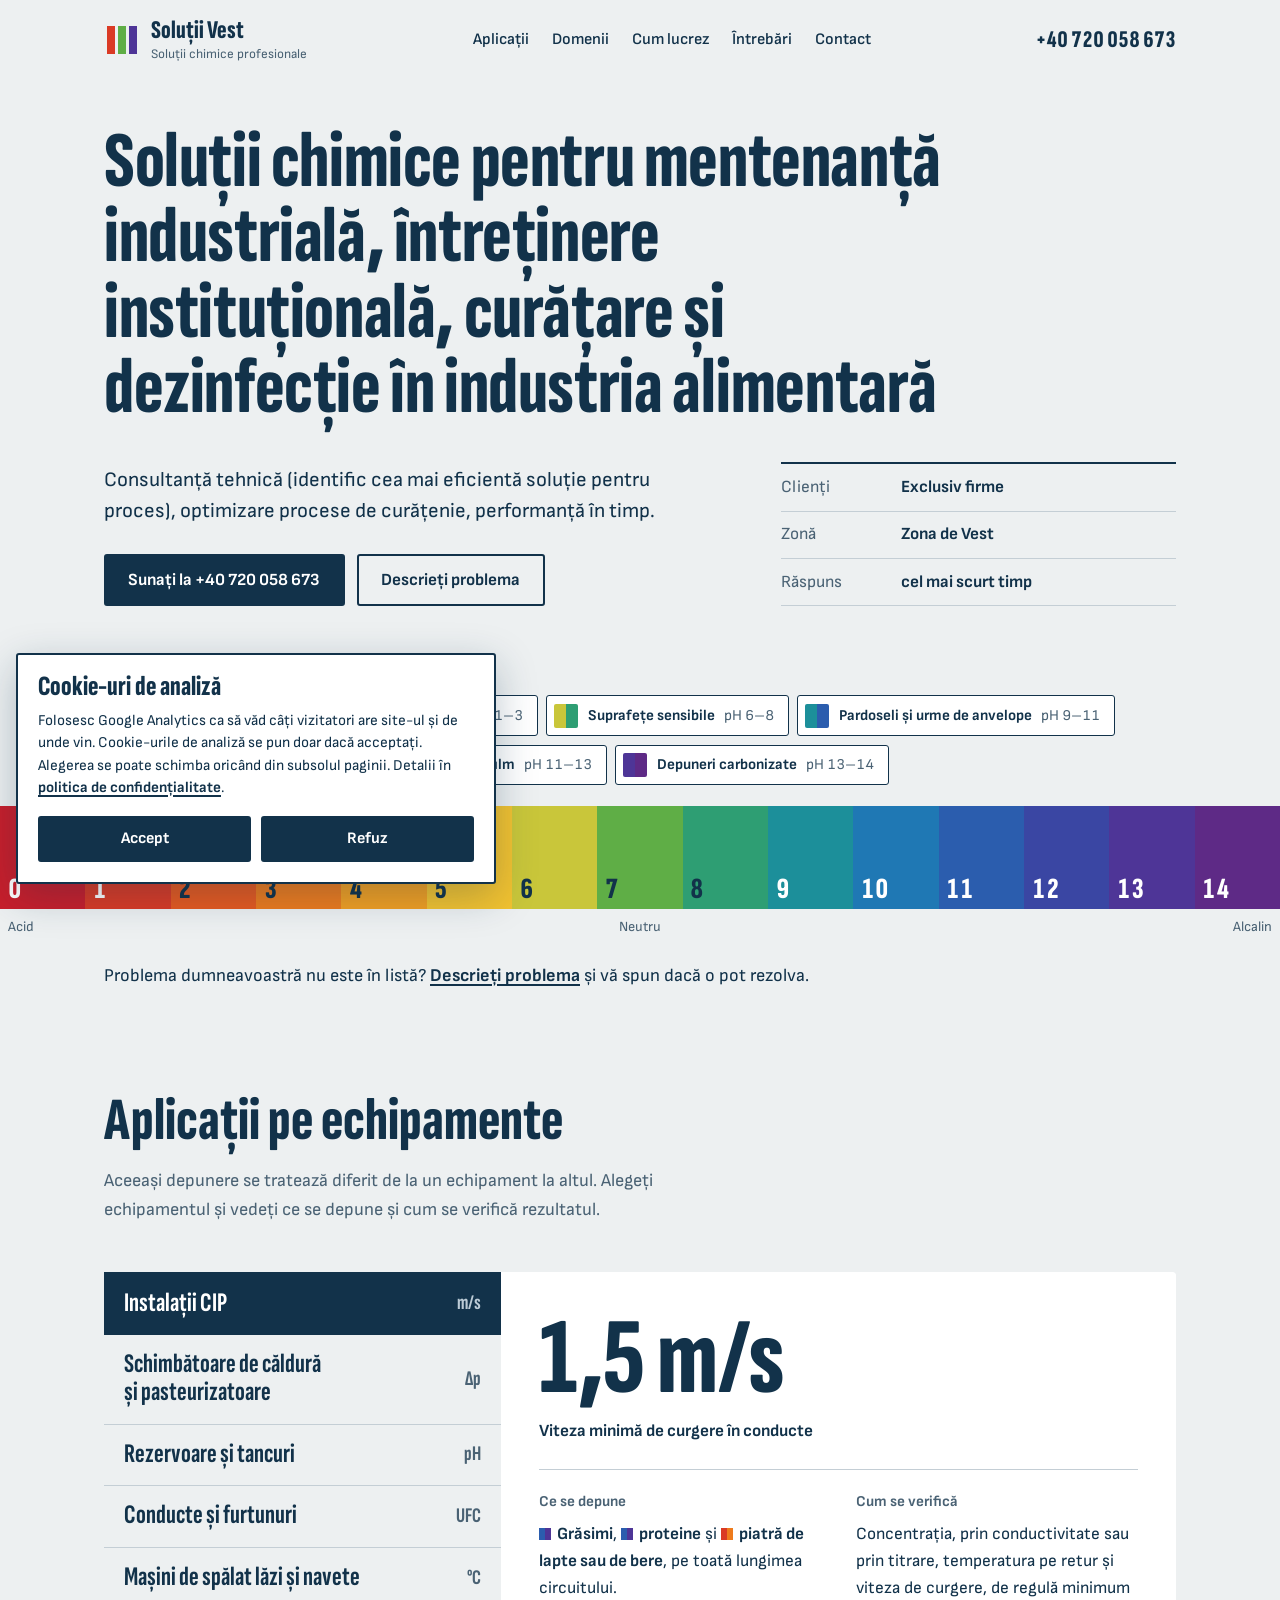
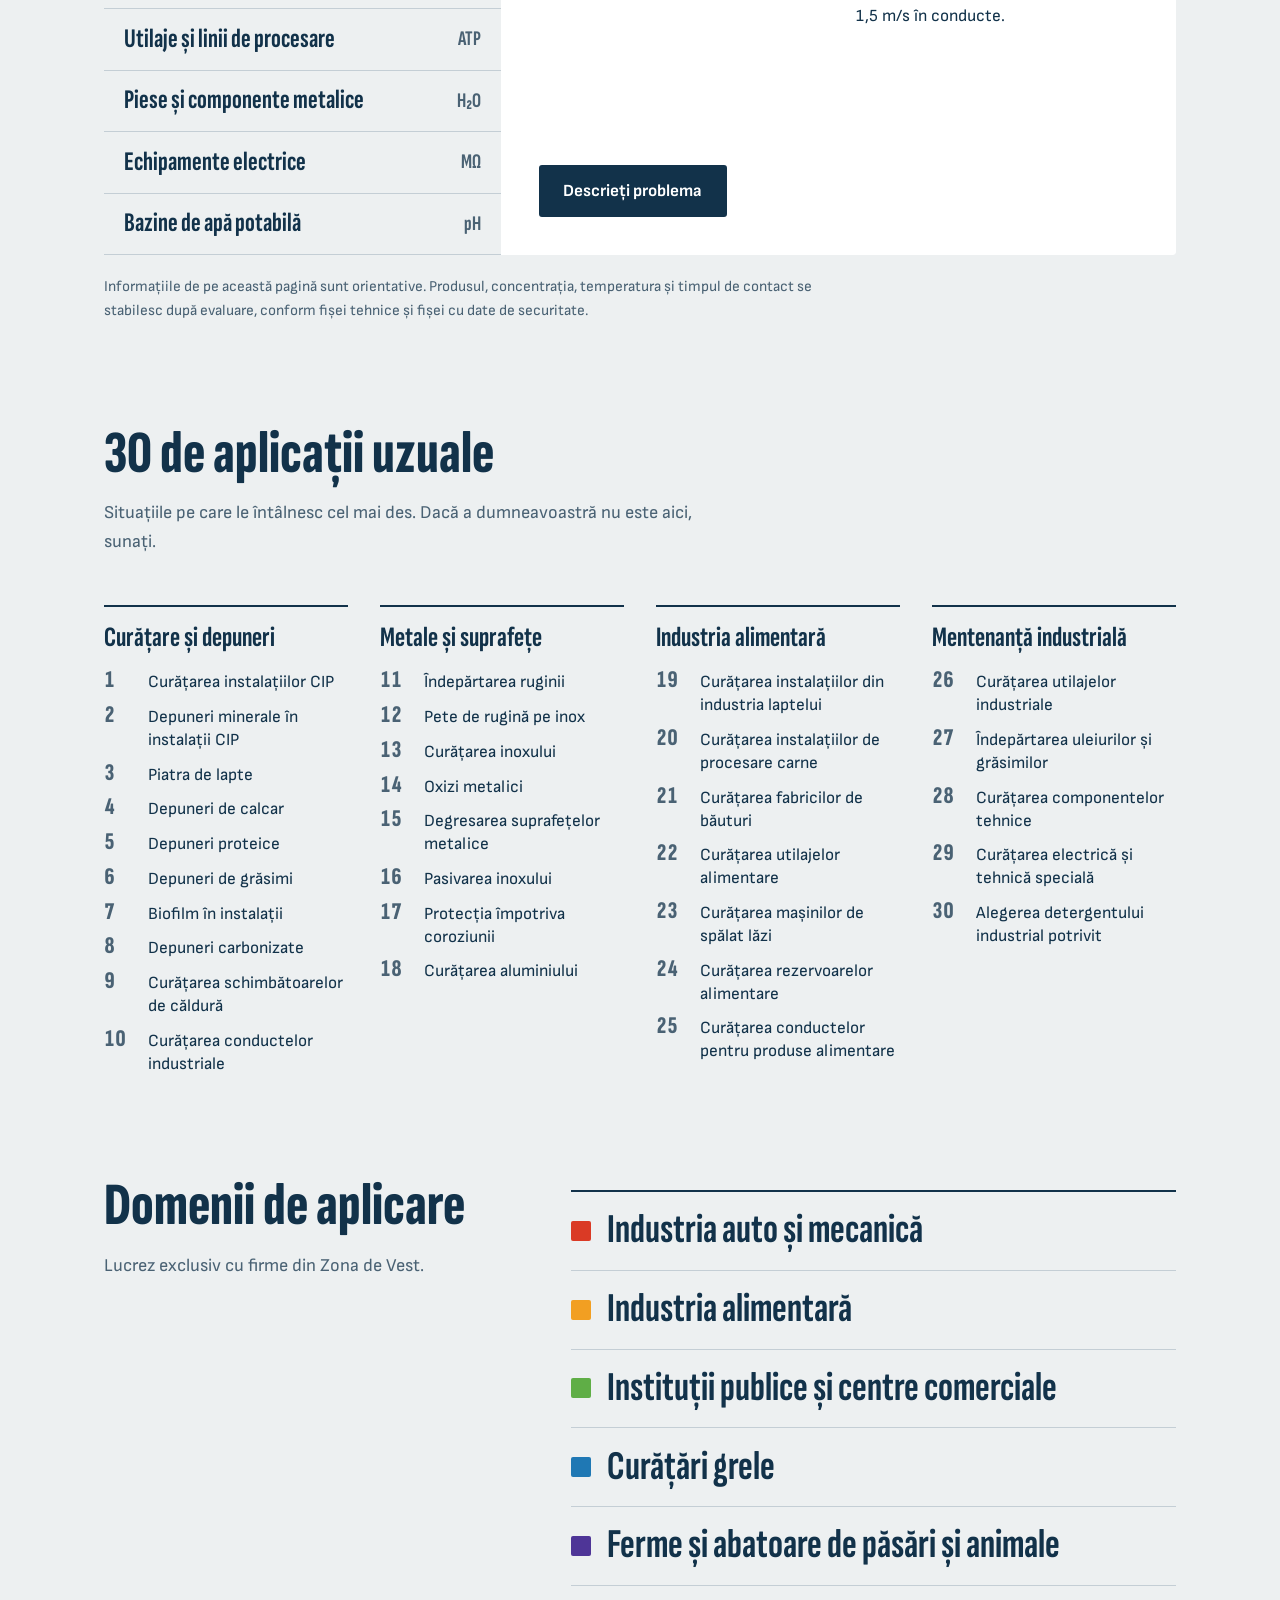
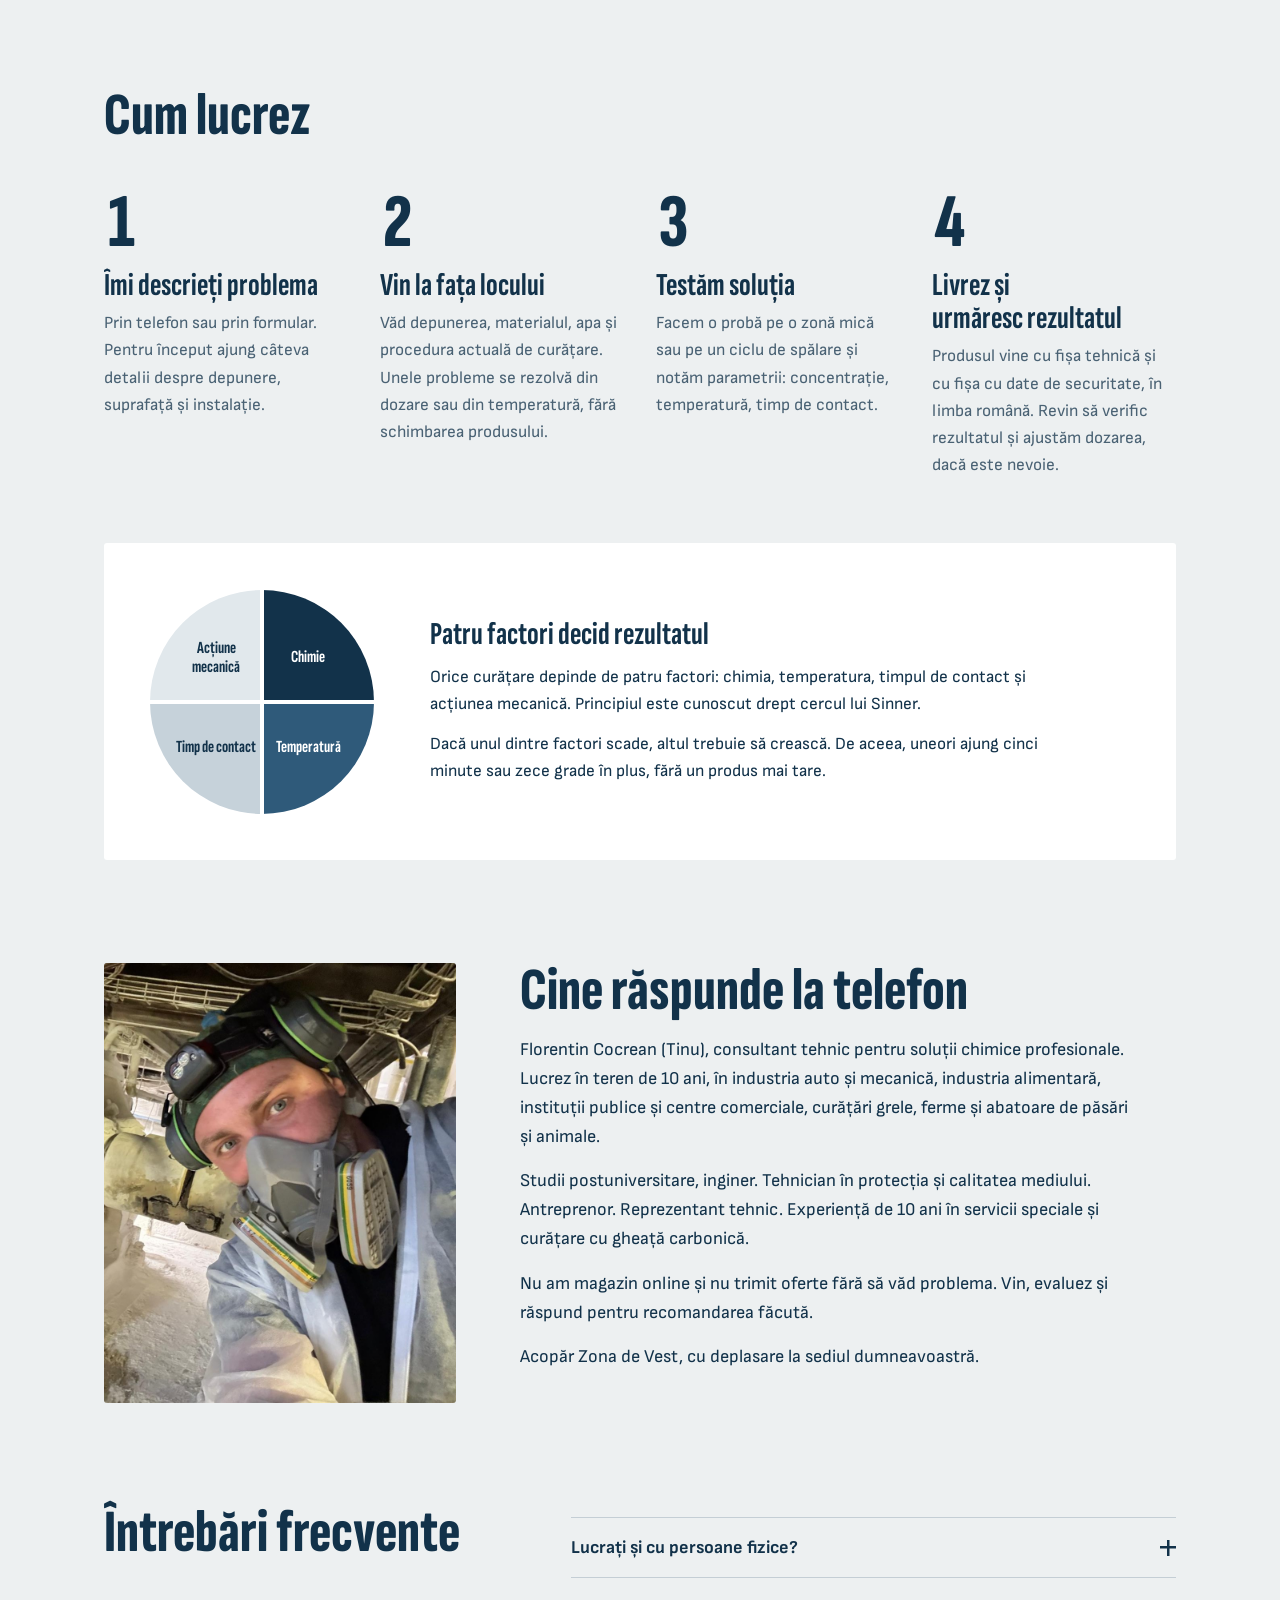
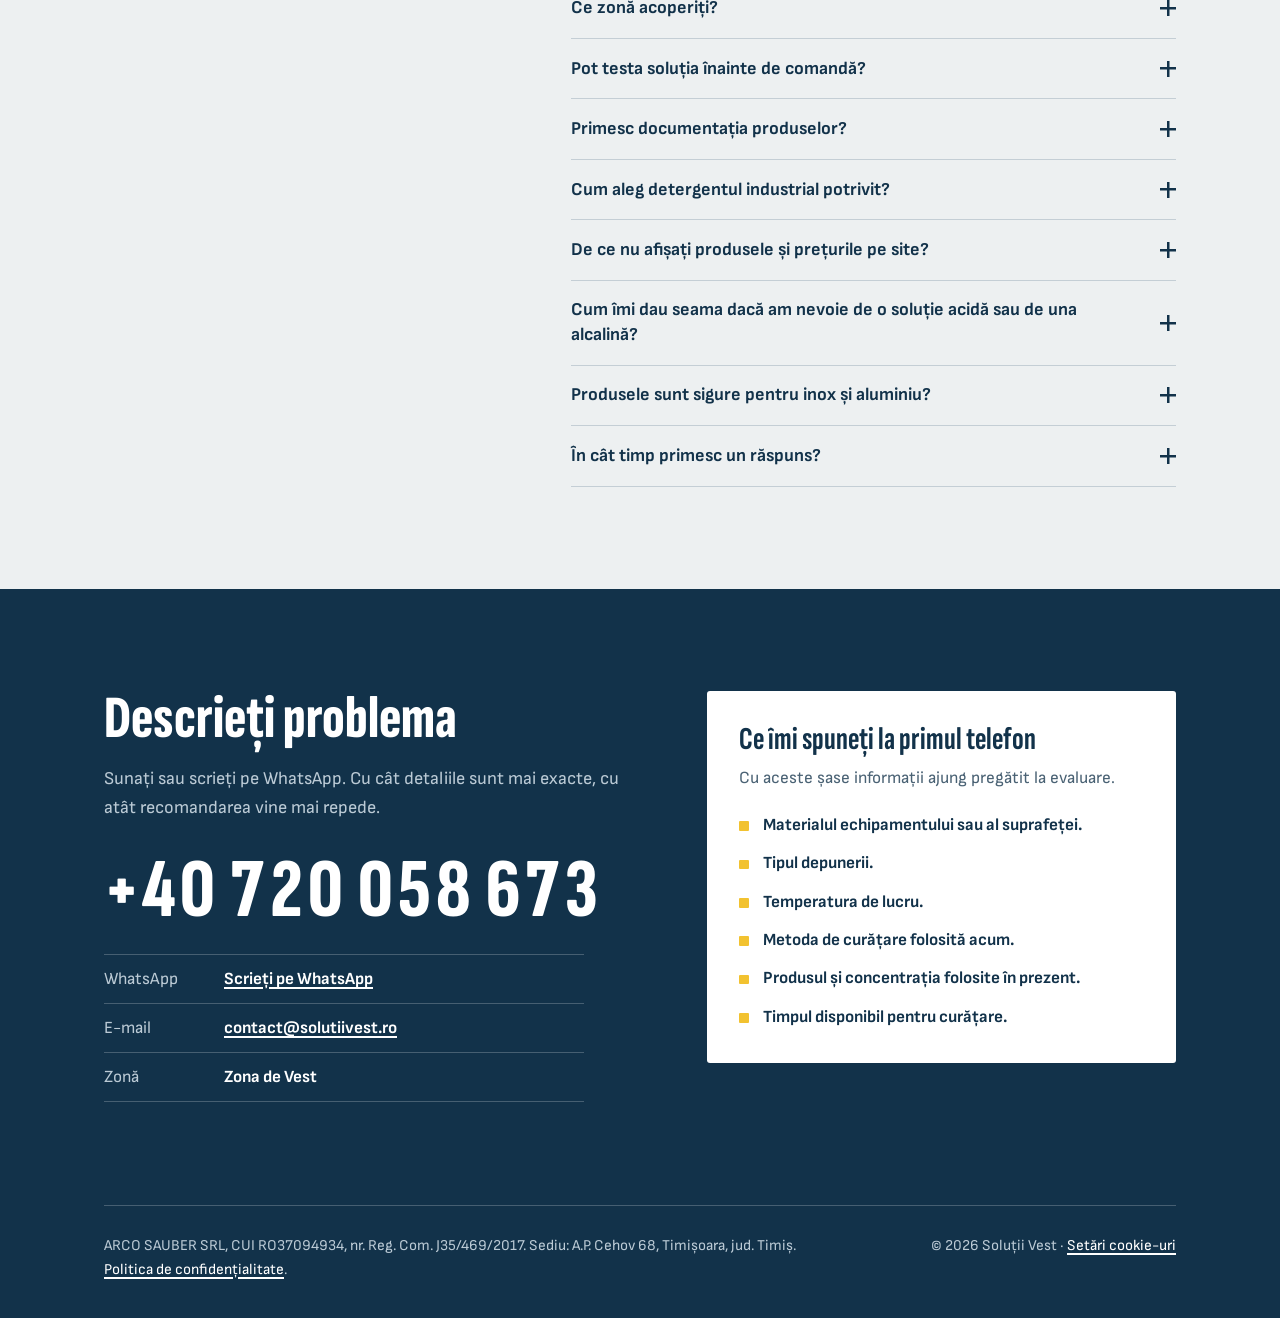
==== commit 54ea744d: "analiza: Google Analytics cu banner de acord și politică de confidențialitate - analiza.py: Google A" ====
--- a/site/index.html
+++ b/site/index.html
@@ -3,10 +3,19 @@
 <head>
 <meta charset="utf-8">
 <meta name="viewport" content="width=device-width, initial-scale=1, viewport-fit=cover">
+<script>
+window.dataLayer = window.dataLayer || [];
+function gtag(){dataLayer.push(arguments);}
+gtag("consent", "default", {"ad_storage": "denied", "ad_user_data": "denied", "ad_personalization": "denied",
+  "analytics_storage": (function () { try { return localStorage.getItem("analiza") === "da" ? "granted" : "denied"; } catch (e) { return "denied"; } })()});
+gtag("js", new Date());
+gtag("config", "G-VHGQ135GDB");
+</script>
+<script async src="https://www.googletagmanager.com/gtag/js?id=G-VHGQ135GDB"></script>
 <title>Soluții chimice pentru industrie și instituții, Zona de Vest</title>
-<meta name="description" content="Soluții chimice pentru mentenanță industrială, întreținere instituțională, curățare și dezinfecție în industria alimentară, în Zona de Vest. Doar firme.">
-<meta name="robots" content="noindex, nofollow">
-<link rel="canonical" href="https://domeniu.ro/">
+<meta name="description" content="Soluții chimice pentru industrie, instituții și industria alimentară: mentenanță, curățare, dezinfecție. Timiș, Arad, Hunedoara, Caraș-Severin. Doar firme.">
+<meta name="robots" content="index, follow, max-image-preview:large">
+<link rel="canonical" href="https://solutiivest.ro/">
 <link rel="preload" href="fonts/sofia-sans-extra-condensed.c8edf8bd.woff2" as="font" type="font/woff2" crossorigin>
 <link rel="preload" href="fonts/sofia-sans.9fef81be.woff2" as="font" type="font/woff2" crossorigin>
 <link rel="icon" href="favicon.svg" type="image/svg+xml">
@@ -17,9 +26,9 @@
 <meta property="og:locale" content="ro_RO">
 <meta property="og:site_name" content="Soluții Vest">
 <meta property="og:title" content="Soluții chimice pentru industrie și instituții, Zona de Vest">
-<meta property="og:description" content="Soluții chimice pentru mentenanță industrială, întreținere instituțională, curățare și dezinfecție în industria alimentară, în Zona de Vest. Doar firme.">
-<meta property="og:url" content="https://domeniu.ro/">
-<meta property="og:image" content="https://domeniu.ro/og.png">
+<meta property="og:description" content="Soluții chimice pentru industrie, instituții și industria alimentară: mentenanță, curățare, dezinfecție. Timiș, Arad, Hunedoara, Caraș-Severin. Doar firme.">
+<meta property="og:url" content="https://solutiivest.ro/">
+<meta property="og:image" content="https://solutiivest.ro/og.png">
 <meta property="og:image:width" content="1200">
 <meta property="og:image:height" content="630">
 <meta name="twitter:card" content="summary_large_image">
@@ -27,8 +36,8 @@
 @font-face{font-family:"Sofia Sans Extra Condensed";font-style:normal;font-weight:500 900;font-display:swap;src:url("fonts/sofia-sans-extra-condensed.c8edf8bd.woff2") format("woff2")}
 @font-face{font-family:"Titlu fallback";font-weight:500 900;src:local("Arial Bold"),local("Arial-BoldMT"),local("Roboto Bold"),local("Liberation Sans Bold");size-adjust:64.8%;ascent-override:138.8%;descent-override:46.3%;line-gap-override:0%}
 @font-face{font-family:"Text fallback";src:local("Arial"),local("ArialMT"),local("Roboto"),local("Liberation Sans");size-adjust:97.4%;ascent-override:92.4%;descent-override:30.8%;line-gap-override:0%}
-:root{--ground: #EDF0F1;--panel: #FFFFFF;--ink: #12324A;--ink-soft: #4A6274;--line: #C4CED5;--off: #D9DFE3;--band: #12324A;--on-band: #FFFFFF;--on-band-soft: #BBCAD5;--alert: #C8202C;--draft: #B8177A;--ph0: #C81E2B;--on0: #FFFFFF;--ph1: #DA3A25;--on1: #FFFFFF;--ph2: #E7591F;--on2: #12324A;--ph3: #EE7B1D;--on3: #12324A;--ph4: #F29F22;--on4: #12324A;--ph5: #F2C230;--on5: #12324A;--ph6: #C9C63A;--on6: #12324A;--ph7: #5FAE46;--on7: #12324A;--ph8: #2E9E73;--on8: #12324A;--ph9: #1C8F9A;--on9: #FFFFFF;--ph10: #1F78B4;--on10: #FFFFFF;--ph11: #2B5DAE;--on11: #FFFFFF;--ph12: #3A46A3;--on12: #FFFFFF;--ph13: #4E3597;--on13: #FFFFFF;--ph14: #5E2A86;--on14: #FFFFFF;--font-display: "Sofia Sans Extra Condensed", "Titlu fallback", "Arial Narrow", Arial, sans-serif;--font-body: "Sofia Sans", "Text fallback", Arial, Helvetica, sans-serif;--gutter: clamp(1.125rem, 4vw, 2.5rem);--radius: 3px;color-scheme: light}*, *::before, *::after{box-sizing: border-box}html{-webkit-text-size-adjust: 100%;scroll-padding-top: 1.5rem}@media (prefers-reduced-motion: no-preference){html{scroll-behavior: smooth}}body{margin: 0;background: var(--ground);color: var(--ink);font: 400 1.0625rem/1.6 var(--font-body);-webkit-font-smoothing: antialiased;overflow-wrap: break-word}h1, h2, h3, p, ul, ol, dl, dd, figure{margin: 0}ul, ol{padding: 0;list-style: none}img, svg{max-width: 100%}a{color: inherit;text-decoration-thickness: 1.5px;text-underline-offset: 0.18em}strong{font-weight: 700}:focus-visible{outline: 3px solid var(--ph10);outline-offset: 3px;border-radius: 2px}.wrap{max-width: 72rem;margin-inline: auto;padding-inline: var(--gutter)}.skip{position: absolute;left: var(--gutter);top: -4rem;z-index: 20;background: var(--ink);color: #fff;padding: 0.6rem 1rem;border-radius: var(--radius)}.skip:focus{top: 0.75rem}h1, h2, h3, .num{font-family: var(--font-display);text-wrap: balance}h1{font-weight: 800;font-size: clamp(2.75rem, 6.2vw, 5.1rem);line-height: 0.95;letter-spacing: -0.005em}h2{font-weight: 800;font-size: clamp(2.3rem, 4.8vw, 3.75rem);line-height: 0.96}h3{font-weight: 700;font-size: clamp(1.6rem, 2.5vw, 2rem);line-height: 1.04}.lead{font-size: clamp(1.125rem, 1.6vw, 1.3125rem);line-height: 1.5;max-width: 40rem}.intro{margin-top: 1rem;max-width: 40rem;color: var(--ink-soft);font-size: 1.125rem}.btn{display: inline-flex;align-items: center;justify-content: center;gap: 0.5rem;min-height: 3.25rem;padding: 0.7rem 1.4rem;font: 700 1.0625rem/1.2 var(--font-body);text-decoration: none;text-align: center;border: 2px solid var(--ink);border-radius: var(--radius);cursor: pointer;background: var(--ink);color: #fff;transition: background-color 0.15s, color 0.15s}.btn:hover{background: #0B2233;border-color: #0B2233}.btn-ghost{background: transparent;color: var(--ink)}.btn-ghost:hover{background: var(--ink);color: #fff}.btn-light{background: #fff;color: var(--ink);border-color: #fff}.btn-light:hover{background: var(--ground);border-color: var(--ground)}.btn[disabled]{opacity: 0.6;cursor: progress}.ph{background: color-mix(in srgb, var(--draft) 13%, transparent);outline: 1.5px dashed var(--draft);outline-offset: 1px;border-radius: 2px;padding-inline: 0.2em}.draft-bar{background: color-mix(in srgb, var(--draft) 10%, var(--ground));border-bottom: 1.5px dashed var(--draft);font-size: 0.9375rem;line-height: 1.4;padding-block: 0.5rem}.top{display: flex;align-items: center;justify-content: space-between;gap: 1rem 2rem;padding-block: 1.1rem}.brand{display: inline-flex;align-items: center;gap: 0.7rem;text-decoration: none;min-width: 0}.brand svg{flex: none;width: 2.25rem;height: 2.25rem}.brand-name{font: 800 1.6rem/1 var(--font-display)}.brand-sub{display: block;font-size: 0.8125rem;line-height: 1.2;color: var(--ink-soft)}.nav{display: none}.nav ul{display: flex;gap: clamp(1rem, 1.8vw, 1.75rem)}.nav a{text-decoration: none;font-weight: 600;font-size: 1rem}.nav a:hover{text-decoration: underline}.top-tel{flex: none;font: 800 1.5rem/1 var(--font-display);text-decoration: none;font-variant-numeric: tabular-nums}.top-tel:hover{text-decoration: underline}@media (min-width: 62rem){.nav{display: block}}.hero{padding-top: clamp(1.5rem, 3.5vw, 3rem)}.hero-row{display: grid;gap: 2rem 4rem;margin-top: clamp(1.5rem, 3vw, 2.25rem);grid-template-columns: minmax(0, 1fr);align-items: end}.cta{display: flex;flex-wrap: wrap;gap: 0.75rem;margin-top: 1.75rem}.facts{display: grid;gap: 0;border-top: 2px solid var(--ink)}.facts div{display: grid;grid-template-columns: 6.5rem minmax(0, 1fr);gap: 1rem;padding-block: 0.6rem;border-bottom: 1px solid var(--line)}.facts dt{color: var(--ink-soft)}.facts dd{font-weight: 700}@media (min-width: 62rem){.hero-row{grid-template-columns: minmax(0, 1.55fr) minmax(0, 1fr)}}.pick{margin-top: clamp(2.25rem, 4vw, 3rem)}.pick-q{font: 700 1.6rem/1.1 var(--font-display);margin-bottom: 0.8rem}.chips{display: flex;flex-wrap: wrap;gap: 0.5rem}.chip{display: inline-flex;align-items: center;gap: 0.6rem;padding: 0.45rem 0.85rem 0.45rem 0.45rem;background: var(--panel);border: 1.5px solid var(--ink);border-radius: var(--radius);text-decoration: none;font-weight: 700;font-size: 0.9375rem;line-height: 1.2;transition: background-color 0.15s, color 0.15s}.chip-sw{flex: none;width: 1.5rem;height: 1.5rem;border-radius: 2px;background: linear-gradient(90deg, var(--a) 50%, var(--b) 50%)}.chip-ph{font-weight: 400;color: var(--ink-soft);font-variant-numeric: tabular-nums;white-space: nowrap}.chip:hover, .chip:focus-visible{background: var(--ink);color: #fff}.chip:hover .chip-ph, .chip:focus-visible .chip-ph{color: var(--on-band-soft)}.scale{display: grid;grid-template-columns: repeat(15, minmax(0, 1fr));margin-top: 1.25rem}.cell{display: flex;align-items: flex-end;min-width: 0;height: clamp(3.25rem, 8vw, 6.5rem);padding: 0.25rem clamp(0.2rem, 0.6vw, 0.6rem);background: var(--c);color: var(--on);font: 800 clamp(0.95rem, 2.3vw, 2rem)/1 var(--font-display);font-variant-numeric: tabular-nums;transition: background-color 0.2s, color 0.2s}.scale-key{display: grid;grid-template-columns: repeat(3, minmax(0, 1fr));padding: 0.45rem clamp(0.2rem, 0.6vw, 0.6rem) 0;font-size: 0.875rem;color: var(--ink-soft)}.scale-key span:nth-child(2){text-align: center}.scale-key span:nth-child(3){text-align: right}@media (prefers-reduced-motion: no-preference){.cell{animation: develop 0.45s ease-out backwards;animation-delay: calc(var(--i) * 45ms + 150ms)}}@keyframes develop{from{background: var(--off);color: transparent}}.hero:has(#c-rugina:is(:hover,:focus-visible)) .cell:not(:nth-child(n+2):nth-child(-n+3)){background:var(--off);color:var(--ink-soft)}.hero:has(#c-calcar:is(:hover,:focus-visible)) .cell:not(:nth-child(n+2):nth-child(-n+4)){background:var(--off);color:var(--ink-soft)}.hero:has(#c-suprafete-sensibile:is(:hover,:focus-visible)) .cell:not(:nth-child(n+7):nth-child(-n+9)){background:var(--off);color:var(--ink-soft)}.hero:has(#c-pardoseli:is(:hover,:focus-visible)) .cell:not(:nth-child(n+10):nth-child(-n+12)){background:var(--off);color:var(--ink-soft)}.hero:has(#c-grasimi:is(:hover,:focus-visible)) .cell:not(:nth-child(n+12):nth-child(-n+14)){background:var(--off);color:var(--ink-soft)}.hero:has(#c-proteine-biofilm:is(:hover,:focus-visible)) .cell:not(:nth-child(n+12):nth-child(-n+14)){background:var(--off);color:var(--ink-soft)}.hero:has(#c-carbonizate:is(:hover,:focus-visible)) .cell:not(:nth-child(n+14):nth-child(-n+15)){background:var(--off);color:var(--ink-soft)}.sec{padding-block: clamp(3.5rem, 8vw, 6.5rem)}.sec-tight{padding-top: 0}.probs{--rail-gap: clamp(1.75rem, 4vw, 3rem);position: relative;margin-top: clamp(2rem, 4vw, 3rem);padding-left: var(--rail-gap)}.probs::before{content: "";position: absolute;left: 0;top: 0;bottom: 0;width: 8px;background: linear-gradient(to bottom, var(--ph1) 0%, var(--ph3) 20%, var(--ph7) 36%, var(--ph10) 52%, var(--ph12) 76%, var(--ph14) 100%)}.prob{position: relative;display: grid;gap: 1.1rem 2.5rem;grid-template-columns: minmax(0, 1fr);padding-block: clamp(1.75rem, 3vw, 2.5rem);border-top: 1px solid var(--line);scroll-margin-top: 1rem}.prob:first-child{border-top: 0;padding-top: 0}.prob:last-child{padding-bottom: 0}.prob::before{content: "";position: absolute;left: calc(-1 * var(--rail-gap) - 6px);top: clamp(1.75rem, 3vw, 2.5rem);width: 20px;height: 20px;border-radius: 2px;background: var(--zone);border: 3px solid var(--ground)}.prob:first-child::before{top: 0;border-top-width: 0;height: 17px}.prob-meta{display: flex;flex-wrap: wrap;align-items: baseline;gap: 0.35rem 1rem}.prob-ph{font: 800 2.5rem/0.95 var(--font-display);font-variant-numeric: tabular-nums;white-space: nowrap}.prob-kind{font-weight: 700;font-size: 0.9375rem;line-height: 1.3}.mini{display: grid;grid-template-columns: repeat(15, minmax(0, 1fr));gap: 2px;width: 100%;max-width: 10rem;flex-basis: 100%;margin-top: 0.4rem}.mini span{height: 10px;border-radius: 1px;background: var(--off)}.mini .on{background: var(--c)}.prob-body{min-width: 0}.prob-body p{margin-top: 0.7rem;max-width: 38rem}.prob:target h3, .app:target h3{background: linear-gradient(to top, color-mix(in srgb, var(--zone) 32%, transparent) 0.42em, transparent 0.42em);display: inline}.warn{align-self: start;min-width: 0;background: var(--panel);border-radius: var(--radius);padding: 1.1rem 1.25rem 1.2rem}.warn-h{display: flex;align-items: center;gap: 0.55rem;font-weight: 700;font-size: 1rem;line-height: 1.2}.warn-h svg{flex: none;width: 1.5rem;height: 1.5rem}.warn p{margin-top: 0.55rem;font-size: 1rem;line-height: 1.5}@media (min-width: 66rem){.prob{grid-template-columns: 10rem minmax(0, 1fr) minmax(0, 19rem)}.prob-meta{flex-direction: column;flex-wrap: nowrap;align-items: flex-start;align-self: start;gap: 0.35rem}.mini{flex-basis: auto;margin-top: 0.6rem}}.rule{display: grid;gap: 0.75rem 1.25rem;grid-template-columns: minmax(0, 1fr);margin-top: clamp(2rem, 4vw, 3rem);padding: 1.25rem 1.4rem;background: var(--panel);border-radius: var(--radius);border-left: 0}.rule p{max-width: 46rem}.rule .rule-main{display: flex;gap: 0.75rem;align-items: flex-start;font-weight: 700;font-size: 1.125rem;line-height: 1.4}.rule .rule-main svg{flex: none;width: 1.75rem;height: 1.75rem;margin-top: 0.05rem}.rule .rule-note{color: var(--ink-soft);font-size: 0.9375rem}.after{margin-top: 1.75rem;font-size: 1.125rem}.hero .after{margin-top: 1.5rem}.apps-note{margin-top: 1.25rem;max-width: 46rem;font-size: 0.9375rem;color: var(--ink-soft)}.after a{font-weight: 700}.apps{margin-top: clamp(2rem, 4vw, 3rem);border-top: 2px solid var(--ink)}.app{--zone: var(--ph5);border-bottom: 1px solid var(--line);scroll-margin-top: 1rem}.app summary{display: flex;align-items: center;gap: 1rem;padding-block: 1rem;cursor: pointer;list-style: none}.app summary::-webkit-details-marker{display: none}.app summary h3{flex: 1 1 auto;min-width: 0;font-size: clamp(1.45rem, 2.1vw, 1.7rem)}.app-unit{flex: none;font: 700 1.3rem/1 var(--font-display);color: var(--ink-soft)}.app summary::after{content: "";flex: none;width: 0.9rem;height: 0.9rem;background: linear-gradient(var(--ink), var(--ink)) center / 100% 2.5px no-repeat, linear-gradient(var(--ink), var(--ink)) center / 2.5px 100% no-repeat;transition: transform 0.2s}.app[open] summary::after{transform: rotate(45deg)}.app-panel{padding-bottom: 1.75rem}.app-token{font: 800 clamp(3.75rem, 10vw, 6.75rem)/0.9 var(--font-display);letter-spacing: -0.01em}.app-note{margin-top: 0.6rem;font-weight: 700;max-width: 26rem}.app-cols{display: grid;gap: 1.25rem 2.25rem;grid-template-columns: minmax(0, 1fr);margin-top: 1.5rem;padding-top: 1.25rem;border-top: 1px solid var(--line)}.app-cols > div{min-width: 0}.app-cols p{max-width: 34rem}.app-label{font-weight: 700;font-size: 0.9375rem;color: var(--ink-soft)}.app-label + p{margin-top: 0.45rem}.dep{font-weight: 700;padding-left: 1.05em;background: linear-gradient(90deg, var(--a) 50%, var(--b) 50%) 0 52% / 0.72em 0.72em no-repeat}.app-panel .btn{margin-top: 1.5rem}@media (prefers-reduced-motion: no-preference){.app[open] .app-panel{animation: app-in 0.3s ease-out}}@keyframes app-in{from{opacity: 0;transform: translateY(0.6rem)}}@media (prefers-reduced-motion: reduce){.app summary::after{transition: none}}@media (min-width: 62rem){.apps{position: relative;min-height: 36rem;border-top: 0}.apps::after{content: "Alegeți un echipament din listă.";position: absolute;top: 0;right: 0;bottom: 0;width: 63%;display: grid;place-items: center;background: var(--off);color: var(--ink-soft);border-radius: 0 var(--radius) var(--radius) 0}.app{width: 37%;border-bottom: 0}.app summary{padding: 1.02rem 1.25rem;border-bottom: 1px solid var(--line);transition: background-color 0.15s, color 0.15s}.app:first-child summary{border-top: 1px solid var(--line)}.app summary::after{display: none}.app:not([open]) summary:hover{background: var(--off)}.app[open] summary{background: var(--ink);border-color: var(--ink);color: #fff;cursor: default}.app[open] .app-unit{color: var(--on-band-soft)}.app-panel{position: absolute;z-index: 1;top: 0;right: 0;bottom: 0;width: 63%;display: flex;flex-direction: column;padding: clamp(1.75rem, 3vw, 2.75rem);background: var(--panel);border-radius: 0 var(--radius) var(--radius) 0}.app-cols{grid-template-columns: repeat(auto-fit, minmax(11rem, 1fr))}.app-panel .btn{margin-top: auto;align-self: flex-start}}.usual{display: grid;gap: 2.25rem 2.5rem;grid-template-columns: minmax(0, 1fr);margin-top: clamp(2rem, 4vw, 3rem)}.usual-group{min-width: 0;border-top: 2px solid var(--ink);padding-top: 1rem}.usual-group h3{font-size: clamp(1.5rem, 2.2vw, 1.8rem)}.usual ul{display: grid;gap: 0.55rem;margin-top: 1rem}.usual li{display: grid;grid-template-columns: 2.25rem minmax(0, 1fr);column-gap: 0.5rem;align-items: baseline;line-height: 1.35}.usual .num{font: 800 1.5rem/1 var(--font-display);font-variant-numeric: tabular-nums;color: var(--ink-soft)}@media (min-width: 40rem){.usual{grid-template-columns: repeat(2, minmax(0, 1fr))}}@media (min-width: 62rem){.usual{grid-template-columns: repeat(4, minmax(0, 1fr));gap: 2.25rem 2rem}}.dom{display: grid;gap: 1.5rem 4rem;grid-template-columns: minmax(0, 1fr)}.dom-list{margin-top: 0.5rem;border-top: 2px solid var(--ink)}.dom-list li{display: grid;grid-template-columns: 1.25rem minmax(0, 1fr);column-gap: 1rem;align-items: center;padding-block: 0.9rem;border-bottom: 1px solid var(--line)}.dom-list h3{font-size: clamp(1.75rem, 3.2vw, 2.6rem);line-height: 1}.dom-sw{width: 1.25rem;height: 1.25rem;border-radius: 2px;background: var(--c)}@media (min-width: 62rem){.dom{grid-template-columns: minmax(0, 1fr) minmax(0, 1.5fr);align-items: start}.dom-head{position: sticky;top: 5rem}.dom-list{margin-top: 0.75rem}.dom-list li{padding-block: 1.15rem}}.steps{display: grid;gap: 1.75rem 2rem;grid-template-columns: minmax(0, 1fr);margin-top: clamp(2rem, 4vw, 3rem);counter-reset: pas}.steps li{min-width: 0;counter-increment: pas;display: grid;grid-template-columns: 2.75rem minmax(0, 1fr);column-gap: 1rem;align-items: start}.steps li::before{content: counter(pas);grid-row: 1 / span 2;font: 800 4rem/0.8 var(--font-display);font-variant-numeric: tabular-nums}.steps p{margin-top: 0.5rem;color: var(--ink-soft);max-width: 38rem}@media (min-width: 60rem){.steps{grid-template-columns: repeat(4, minmax(0, 1fr));gap: 2rem}.steps li{display: block}.steps li::before{display: block;font-size: 4.75rem;margin-bottom: 0.9rem}}.sinner{display: grid;gap: 1.75rem 3rem;grid-template-columns: minmax(0, 1fr);align-items: center;margin-top: clamp(2.5rem, 5vw, 4rem);padding: clamp(1.5rem, 3vw, 2.5rem);background: var(--panel);border-radius: var(--radius)}.sinner svg{display: block;width: 100%;max-width: 15rem;height: auto}.sinner p{margin-top: 0.8rem;max-width: 38rem}.sinner text{font-family: var(--font-display);font-weight: 700;font-size: 17px}@media (min-width: 48rem){.sinner{grid-template-columns: 15rem minmax(0, 1fr)}}.cases{display: grid;gap: 1.25rem;grid-template-columns: repeat(auto-fit, minmax(min(100%, 17rem), 1fr));margin-top: clamp(2rem, 4vw, 3rem)}.case{min-width: 0;background: var(--panel);border-radius: var(--radius);padding: 1.4rem 1.5rem 1.6rem}.case dl{display: grid;gap: 1rem}.case dt{font-weight: 700;font-size: 0.9375rem}.case dd{margin-top: 0.2rem}.case dd.result{font: 700 1.5rem/1.15 var(--font-display)}.about{display: grid;gap: 2rem 4rem;grid-template-columns: minmax(0, 1fr);align-items: start}.about-text p{margin-top: 1rem;max-width: 38rem;font-size: 1.125rem}.photo{aspect-ratio: 4 / 5;width: 100%;max-width: 22rem;border-radius: var(--radius);display: flex;align-items: flex-end;padding: 1rem;font-size: 0.9375rem;line-height: 1.4;color: var(--ink);background: repeating-linear-gradient(135deg, var(--off) 0 10px, #E4E9EC 10px 20px);outline: 1.5px dashed var(--draft);outline-offset: -1.5px}.photo-img{display: block;width: 100%;max-width: 22rem;height: auto;aspect-ratio: 4 / 5;object-fit: cover;border-radius: var(--radius)}@media (min-width: 52rem){.about{grid-template-columns: minmax(0, 22rem) minmax(0, 1fr)}}.faq{margin-top: clamp(1.5rem, 3vw, 2.5rem);border-bottom: 1px solid var(--line)}@media (min-width: 62rem){.dom > .faq{margin-top: 0.75rem}}.faq details{border-top: 1px solid var(--line)}.faq summary{display: flex;justify-content: space-between;align-items: center;gap: 1.5rem;padding-block: 1.1rem;cursor: pointer;font-weight: 700;font-size: 1.125rem;line-height: 1.35;list-style: none}.faq summary::-webkit-details-marker{display: none}.faq summary::after{content: "";flex: none;width: 1rem;height: 1rem;background: linear-gradient(var(--ink), var(--ink)) center / 100% 2.5px no-repeat, linear-gradient(var(--ink), var(--ink)) center / 2.5px 100% no-repeat;transition: transform 0.2s}.faq details[open] summary::after{transform: rotate(45deg)}.faq details p{padding-bottom: 1.25rem;max-width: 42rem}@media (prefers-reduced-motion: reduce){.faq summary::after{transition: none}}.band{background: var(--band);color: var(--on-band)}.band .intro{color: var(--on-band-soft)}.contact{display: grid;gap: 2.5rem 4rem;grid-template-columns: minmax(0, 1fr);align-items: start}.tel-xl{display: inline-block;margin-top: 1.75rem;font: 800 clamp(3rem, 7.5vw, 5.25rem)/0.95 var(--font-display);text-decoration: none;font-variant-numeric: tabular-nums}.tel-xl:hover{text-decoration: underline;text-decoration-thickness: 3px}.ways{display: grid;margin-top: 1.5rem;border-top: 1px solid rgb(255 255 255 / 0.22);max-width: 30rem}.ways div{display: grid;grid-template-columns: 6.5rem minmax(0, 1fr);gap: 1rem;padding-block: 0.65rem;border-bottom: 1px solid rgb(255 255 255 / 0.22)}.ways dt{color: var(--on-band-soft)}.ways dd{font-weight: 700}.need{background: var(--panel);color: var(--ink);border-radius: var(--radius);padding: clamp(1.25rem, 3vw, 2rem)}.need p{margin-top: 0.5rem;color: var(--ink-soft)}.need ul{display: grid;gap: 0.7rem;margin-top: 1.25rem;font-size: 1.0625rem;font-weight: 700}.need li{position: relative;padding-left: 1.5rem}.need li::before{content: "";position: absolute;left: 0;top: 0.55em;width: 0.6rem;height: 0.6rem;border-radius: 1px;background: var(--ph5)}@media (min-width: 62rem){.contact{grid-template-columns: minmax(0, 1.15fr) minmax(0, 1fr)}}.foot{padding-bottom: 2.25rem;font-size: 0.9375rem;color: var(--on-band-soft)}.foot-in{display: flex;flex-wrap: wrap;justify-content: space-between;gap: 1rem 3rem;padding-top: 1.75rem;border-top: 1px solid rgb(255 255 255 / 0.22)}.foot p{max-width: 44rem}.foot a{color: #fff}.dock{display: none}@media (max-width: 43.99rem){.dock{position: fixed;left: 0;right: 0;bottom: 0;z-index: 10;display: grid;grid-template-columns: repeat(2, minmax(0, 1fr));gap: 0.5rem;padding: 0.5rem 0.75rem calc(0.5rem + env(safe-area-inset-bottom, 0px));background: var(--panel);border-top: 1px solid var(--line)}.dock .btn{min-height: 2.9rem;padding-inline: 0.5rem;font-size: 1rem}.foot{padding-bottom: 6rem}.top-tel{font-size: 1.35rem}.brand-sub{display: none}}@media (max-width: 29.99rem){body{font-size: 1rem}.chip-ph{display: none}.chip{padding-right: 0.7rem;font-size: 0.875rem}.cta .btn{flex: 1 1 100%}}@media print{.dock, .draft-bar, .nav, .skip{display: none}body{background: #fff}}</style>
-<script type="application/ld+json">{"@context":"https://schema.org","@graph":[{"@type":"ProfessionalService","@id":"https://domeniu.ro/#firma","name":"Soluții Vest","legalName":"ARCO SAUBER SRL","description":"Soluții chimice pentru mentenanță industrială, întreținere instituțională, curățare și dezinfecție în industria alimentară, în Zona de Vest. Doar firme.","url":"https://domeniu.ro/","image":"https://domeniu.ro/og.png","telephone":"+40720058673","email":"contact@solutiivest.ro","address":{"@type":"PostalAddress","streetAddress":"A.P. Cehov 68","addressLocality":"Timișoara","addressRegion":"Timiș","addressCountry":"RO"},"areaServed":{"@type":"AdministrativeArea","name":"Zona de Vest"},"knowsAbout":["curățarea schimbătoarelor de căldură","pasivarea inoxului","degresarea pieselor metalice","detergenți profesionali","curățare industrială","detartrare","degresare industrială","igienizare în industria alimentară","instalații de spălare CIP","întreținerea pardoselilor industriale","curățarea bazinelor de apă potabilă"],"vatID":"RO37094934"},{"@type":"WebSite","@id":"https://domeniu.ro/#site","url":"https://domeniu.ro/","name":"Soluții Vest","inLanguage":"ro-RO","publisher":{"@id":"https://domeniu.ro/#firma"}},{"@type":"WebPage","@id":"https://domeniu.ro/#pagina","url":"https://domeniu.ro/","name":"Soluții chimice pentru industrie și instituții, Zona de Vest","description":"Soluții chimice pentru mentenanță industrială, întreținere instituțională, curățare și dezinfecție în industria alimentară, în Zona de Vest. Doar firme.","inLanguage":"ro-RO","isPartOf":{"@id":"https://domeniu.ro/#site"},"about":{"@id":"https://domeniu.ro/#firma"}},{"@type":"FAQPage","@id":"https://domeniu.ro/#intrebari","mainEntity":[{"@type":"Question","name":"Lucrați și cu persoane fizice?","acceptedAnswer":{"@type":"Answer","text":"Nu. Lucrez exclusiv cu firme și instituții, în domeniile de aplicare de mai sus: industria auto și mecanică, industria alimentară, instituții publice și centre comerciale, curățări grele, ferme și abatoare."}},{"@type":"Question","name":"Ce zonă acoperiți?","acceptedAnswer":{"@type":"Answer","text":"Acopăr Zona de Vest. Pentru proiecte mai mari discutăm și în afara zonei."}},{"@type":"Question","name":"Pot testa soluția înainte de comandă?","acceptedAnswer":{"@type":"Answer","text":"Da. Recomandarea se verifică printr-o probă la fața locului, pe o zonă mică sau pe un ciclu de spălare, înainte de orice comandă."}},{"@type":"Question","name":"Primesc documentația produselor?","acceptedAnswer":{"@type":"Answer","text":"Da. Fiecare produs se livrează cu fișa tehnică și cu fișa cu date de securitate, în limba română."}},{"@type":"Question","name":"Cum aleg detergentul industrial potrivit?","acceptedAnswer":{"@type":"Answer","text":"După patru lucruri: tipul depunerii, materialul suprafeței, metoda de curățare și apa folosită. Abia apoi contează produsul. Un detergent bun, folosit la concentrația sau la temperatura greșită, dă același rezultat ca unul slab."}},{"@type":"Question","name":"De ce nu afișați produsele și prețurile pe site?","acceptedAnswer":{"@type":"Answer","text":"Pentru că alegerea depinde de depunere, de material și de instalație. Același produs poate rezolva o problemă într-un loc și poate strica o suprafață în altul. Întâi evaluez, apoi recomand."}},{"@type":"Question","name":"Cum îmi dau seama dacă am nevoie de o soluție acidă sau de una alcalină?","acceptedAnswer":{"@type":"Answer","text":"Ca regulă generală, depunerile minerale (calcar, rugină) cer soluții acide, iar murdăria organică (grăsimi, proteine) cere soluții alcaline. În practică apar des depuneri mixte, de aceea este nevoie de evaluare."}},{"@type":"Question","name":"Produsele sunt sigure pentru inox și aluminiu?","acceptedAnswer":{"@type":"Answer","text":"Depinde de produs. Inoxul nu tolerează contactul prelungit cu clorurile, iar aluminiul este atacat atât de soluțiile puternic alcaline, cât și de cele puternic acide. Verific compatibilitatea înainte de orice recomandare."}},{"@type":"Question","name":"În cât timp primesc un răspuns?","acceptedAnswer":{"@type":"Answer","text":"Răspund la solicitări în cel mai scurt timp. Pentru urgențe, sunați direct."}}]}]}</script>
+:root{--ground: #EDF0F1;--panel: #FFFFFF;--ink: #12324A;--ink-soft: #4A6274;--line: #C4CED5;--off: #D9DFE3;--band: #12324A;--on-band: #FFFFFF;--on-band-soft: #BBCAD5;--alert: #C8202C;--draft: #B8177A;--ph0: #C81E2B;--on0: #FFFFFF;--ph1: #DA3A25;--on1: #FFFFFF;--ph2: #E7591F;--on2: #12324A;--ph3: #EE7B1D;--on3: #12324A;--ph4: #F29F22;--on4: #12324A;--ph5: #F2C230;--on5: #12324A;--ph6: #C9C63A;--on6: #12324A;--ph7: #5FAE46;--on7: #12324A;--ph8: #2E9E73;--on8: #12324A;--ph9: #1C8F9A;--on9: #FFFFFF;--ph10: #1F78B4;--on10: #FFFFFF;--ph11: #2B5DAE;--on11: #FFFFFF;--ph12: #3A46A3;--on12: #FFFFFF;--ph13: #4E3597;--on13: #FFFFFF;--ph14: #5E2A86;--on14: #FFFFFF;--font-display: "Sofia Sans Extra Condensed", "Titlu fallback", "Arial Narrow", Arial, sans-serif;--font-body: "Sofia Sans", "Text fallback", Arial, Helvetica, sans-serif;--gutter: clamp(1.125rem, 4vw, 2.5rem);--radius: 3px;color-scheme: light}*, *::before, *::after{box-sizing: border-box}html{-webkit-text-size-adjust: 100%;scroll-padding-top: 1.5rem}@media (prefers-reduced-motion: no-preference){html{scroll-behavior: smooth}}body{margin: 0;background: var(--ground);color: var(--ink);font: 400 1.0625rem/1.6 var(--font-body);-webkit-font-smoothing: antialiased;overflow-wrap: break-word}h1, h2, h3, p, ul, ol, dl, dd, figure{margin: 0}ul, ol{padding: 0;list-style: none}img, svg{max-width: 100%}a{color: inherit;text-decoration-thickness: 1.5px;text-underline-offset: 0.18em}strong{font-weight: 700}:focus-visible{outline: 3px solid var(--ph10);outline-offset: 3px;border-radius: 2px}.wrap{max-width: 72rem;margin-inline: auto;padding-inline: var(--gutter)}.skip{position: absolute;left: var(--gutter);top: -4rem;z-index: 20;background: var(--ink);color: #fff;padding: 0.6rem 1rem;border-radius: var(--radius)}.skip:focus{top: 0.75rem}h1, h2, h3, .num{font-family: var(--font-display);text-wrap: balance}h1{font-weight: 800;font-size: clamp(2.75rem, 6.2vw, 5.1rem);line-height: 0.95;letter-spacing: -0.005em}h2{font-weight: 800;font-size: clamp(2.3rem, 4.8vw, 3.75rem);line-height: 0.96}h3{font-weight: 700;font-size: clamp(1.6rem, 2.5vw, 2rem);line-height: 1.04}.lead{font-size: clamp(1.125rem, 1.6vw, 1.3125rem);line-height: 1.5;max-width: 40rem}.intro{margin-top: 1rem;max-width: 40rem;color: var(--ink-soft);font-size: 1.125rem}.btn{display: inline-flex;align-items: center;justify-content: center;gap: 0.5rem;min-height: 3.25rem;padding: 0.7rem 1.4rem;font: 700 1.0625rem/1.2 var(--font-body);text-decoration: none;text-align: center;border: 2px solid var(--ink);border-radius: var(--radius);cursor: pointer;background: var(--ink);color: #fff;transition: background-color 0.15s, color 0.15s}.btn:hover{background: #0B2233;border-color: #0B2233}.btn-ghost{background: transparent;color: var(--ink)}.btn-ghost:hover{background: var(--ink);color: #fff}.btn-light{background: #fff;color: var(--ink);border-color: #fff}.btn-light:hover{background: var(--ground);border-color: var(--ground)}.btn[disabled]{opacity: 0.6;cursor: progress}.ph{background: color-mix(in srgb, var(--draft) 13%, transparent);outline: 1.5px dashed var(--draft);outline-offset: 1px;border-radius: 2px;padding-inline: 0.2em}.draft-bar{background: color-mix(in srgb, var(--draft) 10%, var(--ground));border-bottom: 1.5px dashed var(--draft);font-size: 0.9375rem;line-height: 1.4;padding-block: 0.5rem}.top{display: flex;align-items: center;justify-content: space-between;gap: 1rem 2rem;padding-block: 1.1rem}.brand{display: inline-flex;align-items: center;gap: 0.7rem;text-decoration: none;min-width: 0}.brand svg{flex: none;width: 2.25rem;height: 2.25rem}.brand-name{font: 800 1.6rem/1 var(--font-display)}.brand-sub{display: block;font-size: 0.8125rem;line-height: 1.2;color: var(--ink-soft)}.nav{display: none}.nav ul{display: flex;gap: clamp(1rem, 1.8vw, 1.75rem)}.nav a{text-decoration: none;font-weight: 600;font-size: 1rem}.nav a:hover{text-decoration: underline}.top-tel{flex: none;font: 800 1.5rem/1 var(--font-display);text-decoration: none;font-variant-numeric: tabular-nums}.top-tel:hover{text-decoration: underline}@media (min-width: 62rem){.nav{display: block}}.hero{padding-top: clamp(1.5rem, 3.5vw, 3rem)}.hero-row{display: grid;gap: 2rem 4rem;margin-top: clamp(1.5rem, 3vw, 2.25rem);grid-template-columns: minmax(0, 1fr);align-items: end}.cta{display: flex;flex-wrap: wrap;gap: 0.75rem;margin-top: 1.75rem}.facts{display: grid;gap: 0;border-top: 2px solid var(--ink)}.facts div{display: grid;grid-template-columns: 6.5rem minmax(0, 1fr);gap: 1rem;padding-block: 0.6rem;border-bottom: 1px solid var(--line)}.facts dt{color: var(--ink-soft)}.facts dd{font-weight: 700}@media (min-width: 62rem){.hero-row{grid-template-columns: minmax(0, 1.55fr) minmax(0, 1fr)}}.pick{margin-top: clamp(2.25rem, 4vw, 3rem)}.pick-q{font: 700 1.6rem/1.1 var(--font-display);margin-bottom: 0.8rem}.chips{display: flex;flex-wrap: wrap;gap: 0.5rem}.chip{display: inline-flex;align-items: center;gap: 0.6rem;padding: 0.45rem 0.85rem 0.45rem 0.45rem;background: var(--panel);border: 1.5px solid var(--ink);border-radius: var(--radius);text-decoration: none;font-weight: 700;font-size: 0.9375rem;line-height: 1.2;transition: background-color 0.15s, color 0.15s}.chip-sw{flex: none;width: 1.5rem;height: 1.5rem;border-radius: 2px;background: linear-gradient(90deg, var(--a) 50%, var(--b) 50%)}.chip-ph{font-weight: 400;color: var(--ink-soft);font-variant-numeric: tabular-nums;white-space: nowrap}.chip:hover, .chip:focus-visible{background: var(--ink);color: #fff}.chip:hover .chip-ph, .chip:focus-visible .chip-ph{color: var(--on-band-soft)}.scale{display: grid;grid-template-columns: repeat(15, minmax(0, 1fr));margin-top: 1.25rem}.cell{display: flex;align-items: flex-end;min-width: 0;height: clamp(3.25rem, 8vw, 6.5rem);padding: 0.25rem clamp(0.2rem, 0.6vw, 0.6rem);background: var(--c);color: var(--on);font: 800 clamp(0.95rem, 2.3vw, 2rem)/1 var(--font-display);font-variant-numeric: tabular-nums;transition: background-color 0.2s, color 0.2s}.scale-key{display: grid;grid-template-columns: repeat(3, minmax(0, 1fr));padding: 0.45rem clamp(0.2rem, 0.6vw, 0.6rem) 0;font-size: 0.875rem;color: var(--ink-soft)}.scale-key span:nth-child(2){text-align: center}.scale-key span:nth-child(3){text-align: right}@media (prefers-reduced-motion: no-preference){.cell{animation: develop 0.45s ease-out backwards;animation-delay: calc(var(--i) * 45ms + 150ms)}}@keyframes develop{from{background: var(--off);color: transparent}}.hero:has(#c-rugina:is(:hover,:focus-visible)) .cell:not(:nth-child(n+2):nth-child(-n+3)){background:var(--off);color:var(--ink-soft)}.hero:has(#c-calcar:is(:hover,:focus-visible)) .cell:not(:nth-child(n+2):nth-child(-n+4)){background:var(--off);color:var(--ink-soft)}.hero:has(#c-suprafete-sensibile:is(:hover,:focus-visible)) .cell:not(:nth-child(n+7):nth-child(-n+9)){background:var(--off);color:var(--ink-soft)}.hero:has(#c-pardoseli:is(:hover,:focus-visible)) .cell:not(:nth-child(n+10):nth-child(-n+12)){background:var(--off);color:var(--ink-soft)}.hero:has(#c-grasimi:is(:hover,:focus-visible)) .cell:not(:nth-child(n+12):nth-child(-n+14)){background:var(--off);color:var(--ink-soft)}.hero:has(#c-proteine-biofilm:is(:hover,:focus-visible)) .cell:not(:nth-child(n+12):nth-child(-n+14)){background:var(--off);color:var(--ink-soft)}.hero:has(#c-carbonizate:is(:hover,:focus-visible)) .cell:not(:nth-child(n+14):nth-child(-n+15)){background:var(--off);color:var(--ink-soft)}.sec{padding-block: clamp(3.5rem, 8vw, 6.5rem)}.sec-tight{padding-top: 0}.probs{--rail-gap: clamp(1.75rem, 4vw, 3rem);position: relative;margin-top: clamp(2rem, 4vw, 3rem);padding-left: var(--rail-gap)}.probs::before{content: "";position: absolute;left: 0;top: 0;bottom: 0;width: 8px;background: linear-gradient(to bottom, var(--ph1) 0%, var(--ph3) 20%, var(--ph7) 36%, var(--ph10) 52%, var(--ph12) 76%, var(--ph14) 100%)}.prob{position: relative;display: grid;gap: 1.1rem 2.5rem;grid-template-columns: minmax(0, 1fr);padding-block: clamp(1.75rem, 3vw, 2.5rem);border-top: 1px solid var(--line);scroll-margin-top: 1rem}.prob:first-child{border-top: 0;padding-top: 0}.prob:last-child{padding-bottom: 0}.prob::before{content: "";position: absolute;left: calc(-1 * var(--rail-gap) - 6px);top: clamp(1.75rem, 3vw, 2.5rem);width: 20px;height: 20px;border-radius: 2px;background: var(--zone);border: 3px solid var(--ground)}.prob:first-child::before{top: 0;border-top-width: 0;height: 17px}.prob-meta{display: flex;flex-wrap: wrap;align-items: baseline;gap: 0.35rem 1rem}.prob-ph{font: 800 2.5rem/0.95 var(--font-display);font-variant-numeric: tabular-nums;white-space: nowrap}.prob-kind{font-weight: 700;font-size: 0.9375rem;line-height: 1.3}.mini{display: grid;grid-template-columns: repeat(15, minmax(0, 1fr));gap: 2px;width: 100%;max-width: 10rem;flex-basis: 100%;margin-top: 0.4rem}.mini span{height: 10px;border-radius: 1px;background: var(--off)}.mini .on{background: var(--c)}.prob-body{min-width: 0}.prob-body p{margin-top: 0.7rem;max-width: 38rem}.prob:target h3, .app:target h3{background: linear-gradient(to top, color-mix(in srgb, var(--zone) 32%, transparent) 0.42em, transparent 0.42em);display: inline}.warn{align-self: start;min-width: 0;background: var(--panel);border-radius: var(--radius);padding: 1.1rem 1.25rem 1.2rem}.warn-h{display: flex;align-items: center;gap: 0.55rem;font-weight: 700;font-size: 1rem;line-height: 1.2}.warn-h svg{flex: none;width: 1.5rem;height: 1.5rem}.warn p{margin-top: 0.55rem;font-size: 1rem;line-height: 1.5}@media (min-width: 66rem){.prob{grid-template-columns: 10rem minmax(0, 1fr) minmax(0, 19rem)}.prob-meta{flex-direction: column;flex-wrap: nowrap;align-items: flex-start;align-self: start;gap: 0.35rem}.mini{flex-basis: auto;margin-top: 0.6rem}}.rule{display: grid;gap: 0.75rem 1.25rem;grid-template-columns: minmax(0, 1fr);margin-top: clamp(2rem, 4vw, 3rem);padding: 1.25rem 1.4rem;background: var(--panel);border-radius: var(--radius);border-left: 0}.rule p{max-width: 46rem}.rule .rule-main{display: flex;gap: 0.75rem;align-items: flex-start;font-weight: 700;font-size: 1.125rem;line-height: 1.4}.rule .rule-main svg{flex: none;width: 1.75rem;height: 1.75rem;margin-top: 0.05rem}.rule .rule-note{color: var(--ink-soft);font-size: 0.9375rem}.after{margin-top: 1.75rem;font-size: 1.125rem}.hero .after{margin-top: 1.5rem}.apps-note{margin-top: 1.25rem;max-width: 46rem;font-size: 0.9375rem;color: var(--ink-soft)}.after a{font-weight: 700}.apps{margin-top: clamp(2rem, 4vw, 3rem);border-top: 2px solid var(--ink)}.app{--zone: var(--ph5);border-bottom: 1px solid var(--line);scroll-margin-top: 1rem}.app summary{display: flex;align-items: center;gap: 1rem;padding-block: 1rem;cursor: pointer;list-style: none}.app summary::-webkit-details-marker{display: none}.app summary h3{flex: 1 1 auto;min-width: 0;font-size: clamp(1.45rem, 2.1vw, 1.7rem)}.app-unit{flex: none;font: 700 1.3rem/1 var(--font-display);color: var(--ink-soft)}.app summary::after{content: "";flex: none;width: 0.9rem;height: 0.9rem;background: linear-gradient(var(--ink), var(--ink)) center / 100% 2.5px no-repeat, linear-gradient(var(--ink), var(--ink)) center / 2.5px 100% no-repeat;transition: transform 0.2s}.app[open] summary::after{transform: rotate(45deg)}.app-panel{padding-bottom: 1.75rem}.app-token{font: 800 clamp(3.75rem, 10vw, 6.75rem)/0.9 var(--font-display);letter-spacing: -0.01em}.app-note{margin-top: 0.6rem;font-weight: 700;max-width: 26rem}.app-cols{display: grid;gap: 1.25rem 2.25rem;grid-template-columns: minmax(0, 1fr);margin-top: 1.5rem;padding-top: 1.25rem;border-top: 1px solid var(--line)}.app-cols > div{min-width: 0}.app-cols p{max-width: 34rem}.app-label{font-weight: 700;font-size: 0.9375rem;color: var(--ink-soft)}.app-label + p{margin-top: 0.45rem}.dep{font-weight: 700;padding-left: 1.05em;background: linear-gradient(90deg, var(--a) 50%, var(--b) 50%) 0 52% / 0.72em 0.72em no-repeat}.app-panel .btn{margin-top: 1.5rem}@media (prefers-reduced-motion: no-preference){.app[open] .app-panel{animation: app-in 0.3s ease-out}}@keyframes app-in{from{opacity: 0;transform: translateY(0.6rem)}}@media (prefers-reduced-motion: reduce){.app summary::after{transition: none}}@media (min-width: 62rem){.apps{position: relative;min-height: 36rem;border-top: 0}.apps::after{content: "Alegeți un echipament din listă.";position: absolute;top: 0;right: 0;bottom: 0;width: 63%;display: grid;place-items: center;background: var(--off);color: var(--ink-soft);border-radius: 0 var(--radius) var(--radius) 0}.app{width: 37%;border-bottom: 0}.app summary{padding: 1.02rem 1.25rem;border-bottom: 1px solid var(--line);transition: background-color 0.15s, color 0.15s}.app:first-child summary{border-top: 1px solid var(--line)}.app summary::after{display: none}.app:not([open]) summary:hover{background: var(--off)}.app[open] summary{background: var(--ink);border-color: var(--ink);color: #fff;cursor: default}.app[open] .app-unit{color: var(--on-band-soft)}.app-panel{position: absolute;z-index: 1;top: 0;right: 0;bottom: 0;width: 63%;display: flex;flex-direction: column;padding: clamp(1.75rem, 3vw, 2.75rem);background: var(--panel);border-radius: 0 var(--radius) var(--radius) 0}.app-cols{grid-template-columns: repeat(auto-fit, minmax(11rem, 1fr))}.app-panel .btn{margin-top: auto;align-self: flex-start}}.usual{display: grid;gap: 2.25rem 2.5rem;grid-template-columns: minmax(0, 1fr);margin-top: clamp(2rem, 4vw, 3rem)}.usual-group{min-width: 0;border-top: 2px solid var(--ink);padding-top: 1rem}.usual-group h3{font-size: clamp(1.5rem, 2.2vw, 1.8rem)}.usual ul{display: grid;gap: 0.55rem;margin-top: 1rem}.usual li{display: grid;grid-template-columns: 2.25rem minmax(0, 1fr);column-gap: 0.5rem;align-items: baseline;line-height: 1.35}.usual .num{font: 800 1.5rem/1 var(--font-display);font-variant-numeric: tabular-nums;color: var(--ink-soft)}@media (min-width: 40rem){.usual{grid-template-columns: repeat(2, minmax(0, 1fr))}}@media (min-width: 62rem){.usual{grid-template-columns: repeat(4, minmax(0, 1fr));gap: 2.25rem 2rem}}.dom{display: grid;gap: 1.5rem 4rem;grid-template-columns: minmax(0, 1fr)}.dom-list{margin-top: 0.5rem;border-top: 2px solid var(--ink)}.dom-list li{display: grid;grid-template-columns: 1.25rem minmax(0, 1fr);column-gap: 1rem;align-items: center;padding-block: 0.9rem;border-bottom: 1px solid var(--line)}.dom-list h3{font-size: clamp(1.75rem, 3.2vw, 2.6rem);line-height: 1}.dom-sw{width: 1.25rem;height: 1.25rem;border-radius: 2px;background: var(--c)}@media (min-width: 62rem){.dom{grid-template-columns: minmax(0, 1fr) minmax(0, 1.5fr);align-items: start}.dom-head{position: sticky;top: 5rem}.dom-list{margin-top: 0.75rem}.dom-list li{padding-block: 1.15rem}}.steps{display: grid;gap: 1.75rem 2rem;grid-template-columns: minmax(0, 1fr);margin-top: clamp(2rem, 4vw, 3rem);counter-reset: pas}.steps li{min-width: 0;counter-increment: pas;display: grid;grid-template-columns: 2.75rem minmax(0, 1fr);column-gap: 1rem;align-items: start}.steps li::before{content: counter(pas);grid-row: 1 / span 2;font: 800 4rem/0.8 var(--font-display);font-variant-numeric: tabular-nums}.steps p{margin-top: 0.5rem;color: var(--ink-soft);max-width: 38rem}@media (min-width: 60rem){.steps{grid-template-columns: repeat(4, minmax(0, 1fr));gap: 2rem}.steps li{display: block}.steps li::before{display: block;font-size: 4.75rem;margin-bottom: 0.9rem}}.sinner{display: grid;gap: 1.75rem 3rem;grid-template-columns: minmax(0, 1fr);align-items: center;margin-top: clamp(2.5rem, 5vw, 4rem);padding: clamp(1.5rem, 3vw, 2.5rem);background: var(--panel);border-radius: var(--radius)}.sinner svg{display: block;width: 100%;max-width: 15rem;height: auto}.sinner p{margin-top: 0.8rem;max-width: 38rem}.sinner text{font-family: var(--font-display);font-weight: 700;font-size: 17px}@media (min-width: 48rem){.sinner{grid-template-columns: 15rem minmax(0, 1fr)}}.cases{display: grid;gap: 1.25rem;grid-template-columns: repeat(auto-fit, minmax(min(100%, 17rem), 1fr));margin-top: clamp(2rem, 4vw, 3rem)}.case{min-width: 0;background: var(--panel);border-radius: var(--radius);padding: 1.4rem 1.5rem 1.6rem}.case dl{display: grid;gap: 1rem}.case dt{font-weight: 700;font-size: 0.9375rem}.case dd{margin-top: 0.2rem}.case dd.result{font: 700 1.5rem/1.15 var(--font-display)}.about{display: grid;gap: 2rem 4rem;grid-template-columns: minmax(0, 1fr);align-items: start}.about-text p{margin-top: 1rem;max-width: 38rem;font-size: 1.125rem}.photo{aspect-ratio: 4 / 5;width: 100%;max-width: 22rem;border-radius: var(--radius);display: flex;align-items: flex-end;padding: 1rem;font-size: 0.9375rem;line-height: 1.4;color: var(--ink);background: repeating-linear-gradient(135deg, var(--off) 0 10px, #E4E9EC 10px 20px);outline: 1.5px dashed var(--draft);outline-offset: -1.5px}.photo-img{display: block;width: 100%;max-width: 22rem;height: auto;aspect-ratio: 4 / 5;object-fit: cover;border-radius: var(--radius)}@media (min-width: 52rem){.about{grid-template-columns: minmax(0, 22rem) minmax(0, 1fr)}}.faq{margin-top: clamp(1.5rem, 3vw, 2.5rem);border-bottom: 1px solid var(--line)}@media (min-width: 62rem){.dom > .faq{margin-top: 0.75rem}}.faq details{border-top: 1px solid var(--line)}.faq summary{display: flex;justify-content: space-between;align-items: center;gap: 1.5rem;padding-block: 1.1rem;cursor: pointer;font-weight: 700;font-size: 1.125rem;line-height: 1.35;list-style: none}.faq summary::-webkit-details-marker{display: none}.faq summary::after{content: "";flex: none;width: 1rem;height: 1rem;background: linear-gradient(var(--ink), var(--ink)) center / 100% 2.5px no-repeat, linear-gradient(var(--ink), var(--ink)) center / 2.5px 100% no-repeat;transition: transform 0.2s}.faq details[open] summary::after{transform: rotate(45deg)}.faq details p{padding-bottom: 1.25rem;max-width: 42rem}@media (prefers-reduced-motion: reduce){.faq summary::after{transition: none}}.band{background: var(--band);color: var(--on-band)}.band .intro{color: var(--on-band-soft)}.contact{display: grid;gap: 2.5rem 4rem;grid-template-columns: minmax(0, 1fr);align-items: start}.tel-xl{display: inline-block;margin-top: 1.75rem;font: 800 clamp(3rem, 7.5vw, 5.25rem)/0.95 var(--font-display);text-decoration: none;font-variant-numeric: tabular-nums}.tel-xl:hover{text-decoration: underline;text-decoration-thickness: 3px}.ways{display: grid;margin-top: 1.5rem;border-top: 1px solid rgb(255 255 255 / 0.22);max-width: 30rem}.ways div{display: grid;grid-template-columns: 6.5rem minmax(0, 1fr);gap: 1rem;padding-block: 0.65rem;border-bottom: 1px solid rgb(255 255 255 / 0.22)}.ways dt{color: var(--on-band-soft)}.ways dd{font-weight: 700}.need{background: var(--panel);color: var(--ink);border-radius: var(--radius);padding: clamp(1.25rem, 3vw, 2rem)}.need p{margin-top: 0.5rem;color: var(--ink-soft)}.need ul{display: grid;gap: 0.7rem;margin-top: 1.25rem;font-size: 1.0625rem;font-weight: 700}.need li{position: relative;padding-left: 1.5rem}.need li::before{content: "";position: absolute;left: 0;top: 0.55em;width: 0.6rem;height: 0.6rem;border-radius: 1px;background: var(--ph5)}@media (min-width: 62rem){.contact{grid-template-columns: minmax(0, 1.15fr) minmax(0, 1fr)}}.foot{padding-bottom: 2.25rem;font-size: 0.9375rem;color: var(--on-band-soft)}.foot-in{display: flex;flex-wrap: wrap;justify-content: space-between;gap: 1rem 3rem;padding-top: 1.75rem;border-top: 1px solid rgb(255 255 255 / 0.22)}.foot p{max-width: 44rem}.foot a{color: #fff}.dock{display: none}@media (max-width: 43.99rem){.dock{position: fixed;left: 0;right: 0;bottom: 0;z-index: 10;display: grid;grid-template-columns: repeat(2, minmax(0, 1fr));gap: 0.5rem;padding: 0.5rem 0.75rem calc(0.5rem + env(safe-area-inset-bottom, 0px));background: var(--panel);border-top: 1px solid var(--line)}.dock .btn{min-height: 2.9rem;padding-inline: 0.5rem;font-size: 1rem}.foot{padding-bottom: 6rem}.top-tel{font-size: 1.35rem}.brand-sub{display: none}}@media (max-width: 29.99rem){body{font-size: 1rem}.chip-ph{display: none}.chip{padding-right: 0.7rem;font-size: 0.875rem}.cta .btn{flex: 1 1 100%}}@media print{.dock, .draft-bar, .nav, .skip{display: none}body{background: #fff}}.consent{position:fixed;z-index:30;left:1rem;bottom:1rem;width:min(30rem,calc(100% - 2rem));background:var(--panel);color:var(--ink);border:2px solid var(--ink);border-radius:var(--radius);padding:1.1rem 1.25rem 1.25rem;box-shadow:0 .75rem 2.5rem rgb(18 50 74 / .28)}.consent[hidden]{display:none}.consent:focus{outline:3px solid var(--ph10);outline-offset:3px}.consent h2{font-size:1.75rem;line-height:1}.consent p{margin-top:.55rem;font-size:.9375rem;line-height:1.5}.consent a{font-weight:700}.consent-actions{display:grid;grid-template-columns:repeat(2,minmax(0,1fr));gap:.6rem;margin-top:1rem}.consent .btn{min-height:2.9rem;padding:.55rem 1rem;font-size:1rem}.foot-btn{background:none;border:0;padding:0;font:inherit;color:#fff;text-decoration:underline;text-decoration-thickness:1.5px;text-underline-offset:.18em;cursor:pointer}@media (max-width:43.99rem){.consent{left:.75rem;width:calc(100% - 1.5rem);bottom:.75rem}.dock ~ .consent{bottom:calc(3.9rem + 1px + .75rem + env(safe-area-inset-bottom,0px))}}</style>
+<script type="application/ld+json">{"@context":"https://schema.org","@graph":[{"@type":"ProfessionalService","@id":"https://solutiivest.ro/#firma","name":"Soluții Vest","legalName":"ARCO SAUBER SRL","description":"Soluții chimice pentru industrie, instituții și industria alimentară: mentenanță, curățare, dezinfecție. Timiș, Arad, Hunedoara, Caraș-Severin. Doar firme.","url":"https://solutiivest.ro/","image":"https://solutiivest.ro/og.png","telephone":"+40720058673","email":"contact@solutiivest.ro","address":{"@type":"PostalAddress","streetAddress":"A.P. Cehov 68","addressLocality":"Timișoara","addressRegion":"Timiș","addressCountry":"RO"},"areaServed":[{"@type":"AdministrativeArea","name":"Județul Timiș"},{"@type":"AdministrativeArea","name":"Județul Arad"},{"@type":"AdministrativeArea","name":"Județul Hunedoara"},{"@type":"AdministrativeArea","name":"Județul Caraș-Severin"}],"knowsAbout":["curățarea schimbătoarelor de căldură","pasivarea inoxului","degresarea pieselor metalice","detergenți profesionali","curățare industrială","detartrare","degresare industrială","igienizare în industria alimentară","instalații de spălare CIP","întreținerea pardoselilor industriale","curățarea bazinelor de apă potabilă","curățare cu gheață carbonică"],"vatID":"RO37094934"},{"@type":"WebSite","@id":"https://solutiivest.ro/#site","url":"https://solutiivest.ro/","name":"Soluții Vest","inLanguage":"ro-RO","publisher":{"@id":"https://solutiivest.ro/#firma"}},{"@type":"WebPage","@id":"https://solutiivest.ro/#pagina","url":"https://solutiivest.ro/","name":"Soluții chimice pentru industrie și instituții, Zona de Vest","description":"Soluții chimice pentru industrie, instituții și industria alimentară: mentenanță, curățare, dezinfecție. Timiș, Arad, Hunedoara, Caraș-Severin. Doar firme.","inLanguage":"ro-RO","isPartOf":{"@id":"https://solutiivest.ro/#site"},"about":{"@id":"https://solutiivest.ro/#firma"}},{"@type":"FAQPage","@id":"https://solutiivest.ro/#intrebari","mainEntity":[{"@type":"Question","name":"Lucrați și cu persoane fizice?","acceptedAnswer":{"@type":"Answer","text":"Nu. Lucrez exclusiv cu firme și instituții, în domeniile de aplicare de mai sus: industria auto și mecanică, industria alimentară, instituții publice și centre comerciale, curățări grele, ferme și abatoare."}},{"@type":"Question","name":"Ce zonă acoperiți?","acceptedAnswer":{"@type":"Answer","text":"Acopăr Zona de Vest. Pentru proiecte mai mari discutăm și în afara zonei."}},{"@type":"Question","name":"Pot testa soluția înainte de comandă?","acceptedAnswer":{"@type":"Answer","text":"Da. Recomandarea se verifică printr-o probă la fața locului, pe o zonă mică sau pe un ciclu de spălare, înainte de orice comandă."}},{"@type":"Question","name":"Primesc documentația produselor?","acceptedAnswer":{"@type":"Answer","text":"Da. Fiecare produs se livrează cu fișa tehnică și cu fișa cu date de securitate, în limba română."}},{"@type":"Question","name":"Cum aleg detergentul industrial potrivit?","acceptedAnswer":{"@type":"Answer","text":"După patru lucruri: tipul depunerii, materialul suprafeței, metoda de curățare și apa folosită. Abia apoi contează produsul. Un detergent bun, folosit la concentrația sau la temperatura greșită, dă același rezultat ca unul slab."}},{"@type":"Question","name":"De ce nu afișați produsele și prețurile pe site?","acceptedAnswer":{"@type":"Answer","text":"Pentru că alegerea depinde de depunere, de material și de instalație. Același produs poate rezolva o problemă într-un loc și poate strica o suprafață în altul. Întâi evaluez, apoi recomand."}},{"@type":"Question","name":"Cum îmi dau seama dacă am nevoie de o soluție acidă sau de una alcalină?","acceptedAnswer":{"@type":"Answer","text":"Ca regulă generală, depunerile minerale (calcar, rugină) cer soluții acide, iar murdăria organică (grăsimi, proteine) cere soluții alcaline. În practică apar des depuneri mixte, de aceea este nevoie de evaluare."}},{"@type":"Question","name":"Produsele sunt sigure pentru inox și aluminiu?","acceptedAnswer":{"@type":"Answer","text":"Depinde de produs. Inoxul nu tolerează contactul prelungit cu clorurile, iar aluminiul este atacat atât de soluțiile puternic alcaline, cât și de cele puternic acide. Verific compatibilitatea înainte de orice recomandare."}},{"@type":"Question","name":"În cât timp primesc un răspuns?","acceptedAnswer":{"@type":"Answer","text":"Răspund la solicitări în cel mai scurt timp. Pentru urgențe, sunați direct."}}]}]}</script>
 </head>
 <body>
 <a class="skip" href="#continut">Salt la conținut</a>
@@ -338,8 +347,8 @@
   </div>
   <footer class="wrap foot">
     <div class="foot-in">
-      <p>ARCO SAUBER SRL, CUI RO37094934, nr. Reg. Com. J35/469/2017. Sediu: A.P. Cehov 68, Timișoara, jud. Timiș.</p>
-      <p>© 2026 Soluții Vest</p>
+      <p>ARCO SAUBER SRL, CUI RO37094934, nr. Reg. Com. J35/469/2017. Sediu: A.P. Cehov 68, Timișoara, jud. Timiș. <a href="/confidentialitate">Politica de confidențialitate</a>.</p>
+      <p>© 2026 Soluții Vest · <button type="button" class="foot-btn" data-consent-open>Setări cookie-uri</button></p>
     </div>
   </footer>
 </section>
@@ -361,5 +370,66 @@
   });
 })();</script>
 <!-- Analiză de trafic fără cookie-uri: se activează din site.json (cloudflare_analytics_token) sau direct din panoul Cloudflare. -->
+<section class="consent" id="consimtamant" aria-labelledby="consimtamant-titlu" tabindex="-1" hidden>
+  <h2 id="consimtamant-titlu">Cookie-uri de analiză</h2>
+  <p>Folosesc Google Analytics ca să văd câți vizitatori are site-ul și de unde vin. Cookie-urile de analiză se pun doar dacă acceptați. Alegerea se poate schimba oricând din subsolul paginii. Detalii în <a href="/confidentialitate">politica de confidențialitate</a>.</p>
+  <div class="consent-actions">
+    <button type="button" class="btn" data-consent="da">Accept</button>
+    <button type="button" class="btn" data-consent="nu">Refuz</button>
+  </div>
+</section>
+<script>(function () {
+  if (typeof gtag !== "function") return;
+  var KEY = "analiza";
+  var box = document.getElementById("consimtamant");
+
+  function read() { try { return localStorage.getItem(KEY); } catch (e) { return null; } }
+  function save(v) { try { localStorage.setItem(KEY, v); } catch (e) {} }
+
+  // La refuz se șterg și cookie-urile puse după un acord anterior.
+  function clearGa() {
+    var host = location.hostname, parts = host.split(".");
+    var domains = ["", host, "." + host];
+    if (parts.length > 2) domains.push("." + parts.slice(-2).join("."));
+    document.cookie.split(";").forEach(function (c) {
+      var name = c.split("=")[0].trim();
+      if (name.indexOf("_ga") !== 0) return;
+      domains.forEach(function (d) {
+        document.cookie = name + "=; Max-Age=0; path=/" + (d ? "; domain=" + d : "");
+      });
+    });
+  }
+
+  function choose(v) {
+    save(v);
+    gtag("consent", "update", { analytics_storage: v === "da" ? "granted" : "denied" });
+    if (v !== "da") clearGa();
+    if (box) box.hidden = true;
+  }
+
+  if (box) {
+    box.querySelector('[data-consent="da"]').addEventListener("click", function () { choose("da"); });
+    box.querySelector('[data-consent="nu"]').addEventListener("click", function () { choose("nu"); });
+    var saved = read();
+    if (saved !== "da" && saved !== "nu") box.hidden = false;
+  }
+  document.querySelectorAll("[data-consent-open]").forEach(function (b) {
+    b.addEventListener("click", function () { if (box) { box.hidden = false; box.focus(); } });
+  });
+
+  // Clicurile de contact: telefon, WhatsApp și e-mail (inclusiv adresa ascunsă de Cloudflare).
+  document.addEventListener("click", function (e) {
+    var a = e.target.closest ? e.target.closest("a[href]") : null;
+    if (!a) return;
+    var h = a.getAttribute("href") || "", ev = "";
+    if (h.indexOf("tel:") === 0) ev = "contact_telefon";
+    else if (h.indexOf("wa.me/") !== -1) ev = "contact_whatsapp";
+    else if (h.indexOf("mailto:") === 0 || h.indexOf("email-protection") !== -1) ev = "contact_email";
+    if (!ev) return;
+    var zone = a.closest("[id], .dock, header");
+    var name = zone ? (zone.id || (zone.classList.contains("dock") ? "bara-mobil" : "antet")) : "";
+    gtag("event", ev, { sectiune: name });
+  });
+})();</script>
 </body>
 </html>
